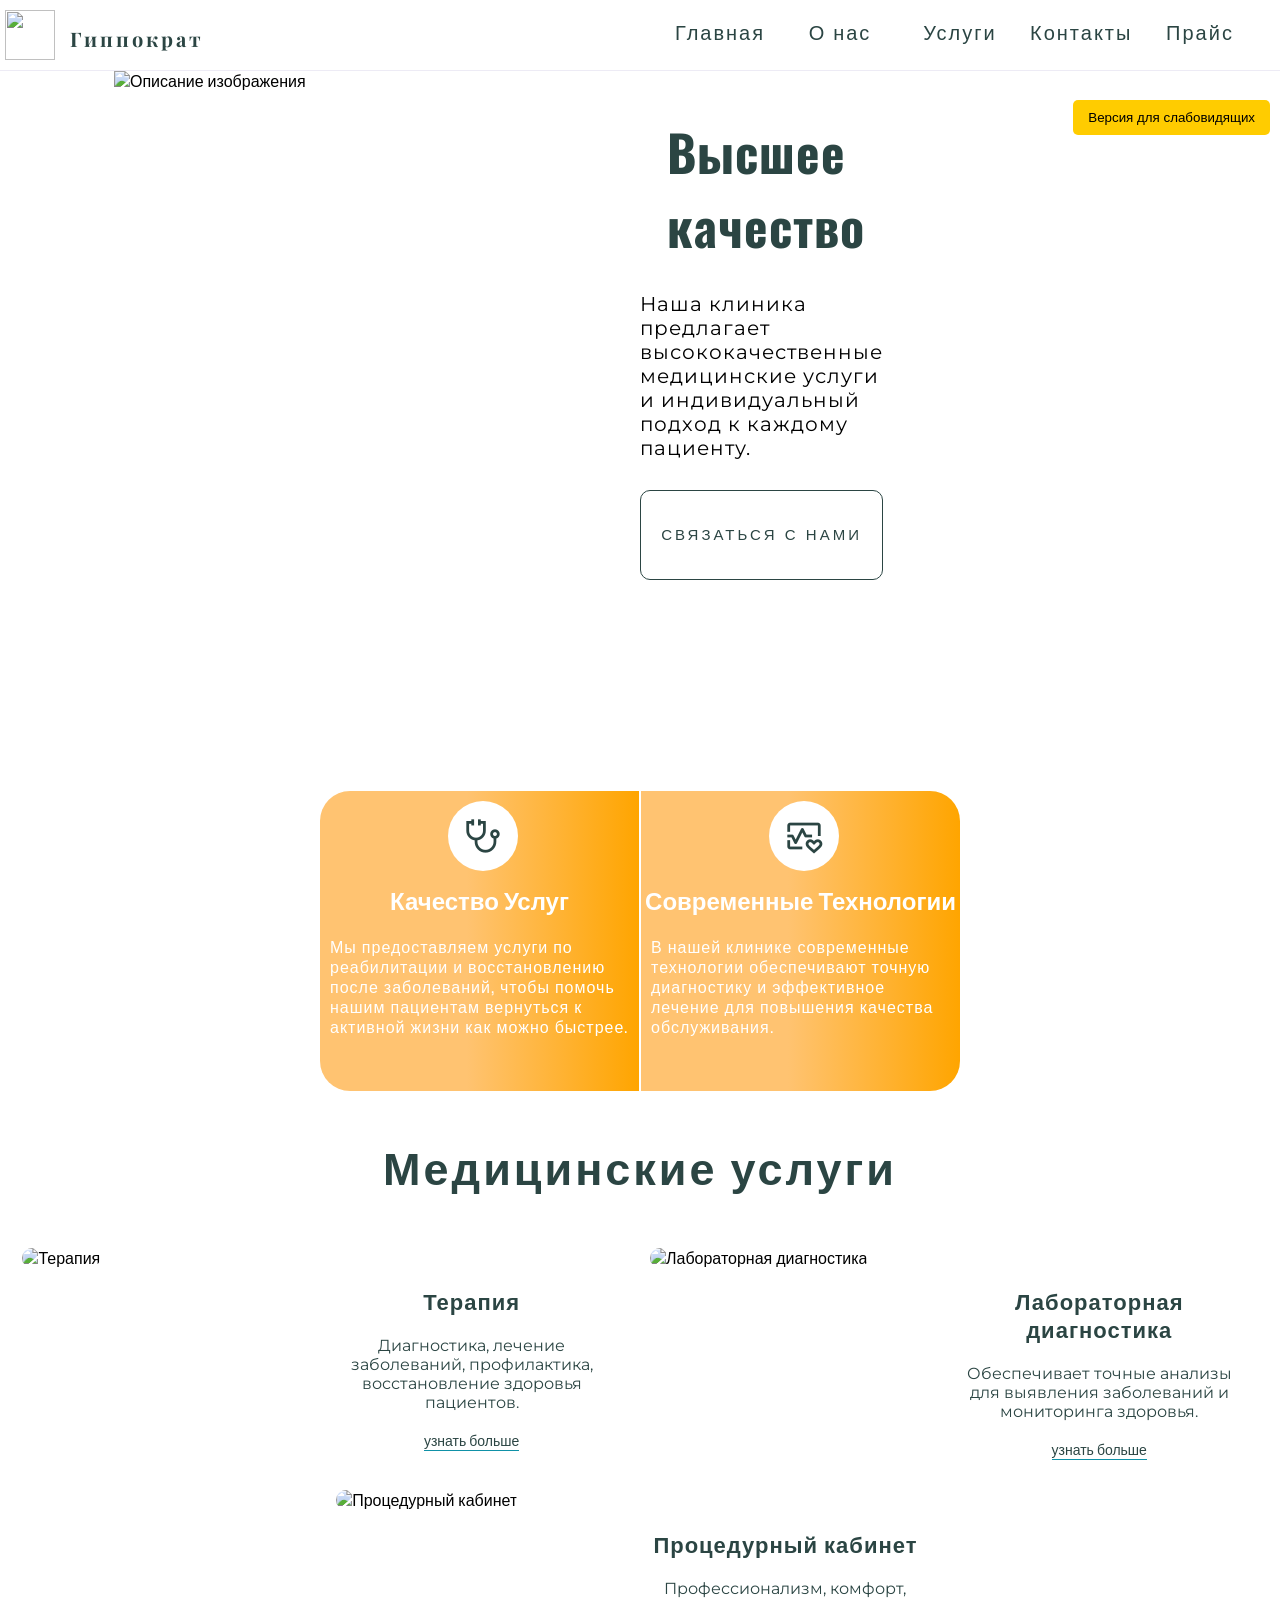
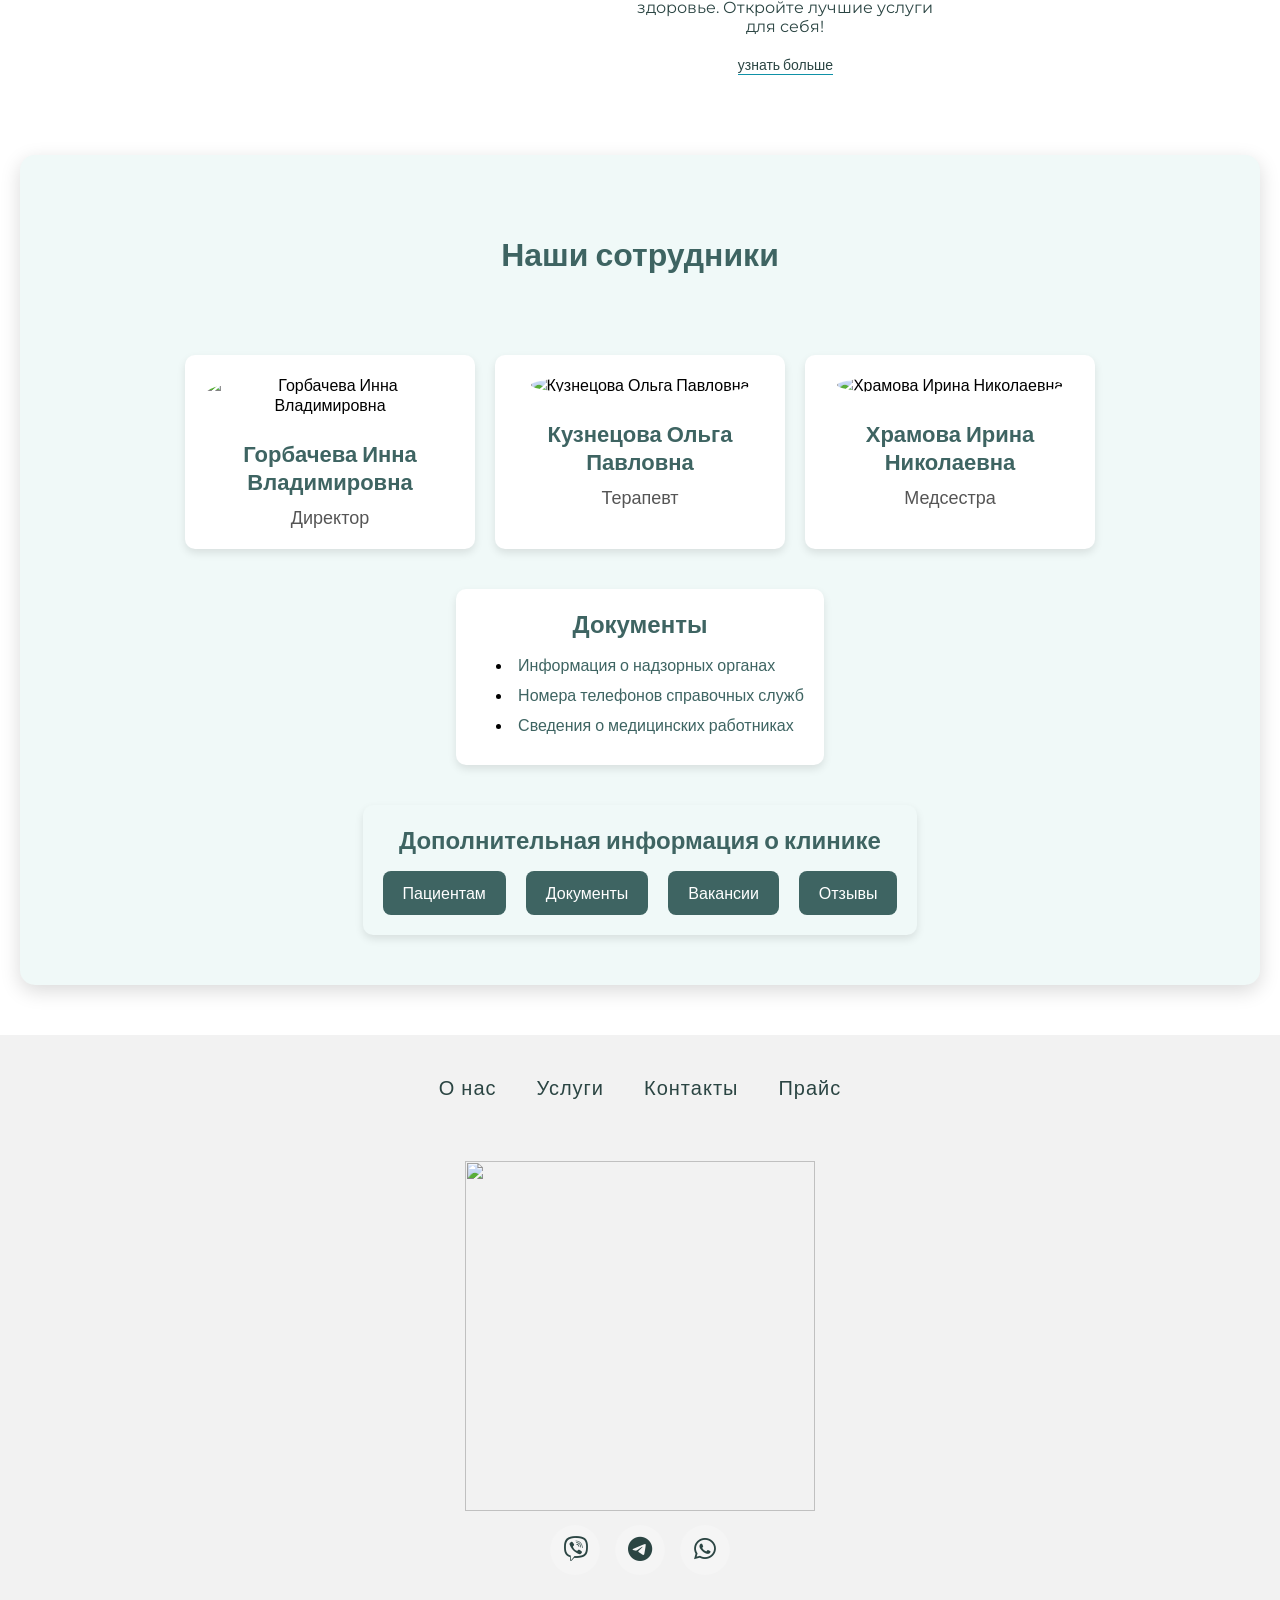
==== about.html @ c10e47b3 "Add files via upload" ====
<!DOCTYPE html>
<html lang="en">
<head>
    <link rel="stylesheet" href="style.css">
    <link href="https://fonts.googleapis.com/css2?family=SUSE:wght@200&display=swap" rel="stylesheet">
    <link href="https://fonts.googleapis.com/css2?family=Oswald:wght@200&display=swap" rel="stylesheet">
    <link rel="stylesheet" href="https://fonts.googleapis.com/css2?family=Material+Symbols+Outlined:opsz,wght,FILL,GRAD@20..48,100..700,0..1,-50..200" />
    <link href="https://fonts.googleapis.com/css2?family=Montserrat:ital,wght@0,100..900;1,100..900&display=swap" rel="stylesheet">
    <link href="https://fonts.googleapis.com/css2?family=Playfair+Display:ital,wght@0,400..900;1,400..900&display=swap" rel="stylesheet">
    <link rel="stylesheet" href="https://cdnjs.cloudflare.com/ajax/libs/font-awesome/6.5.1/css/all.min.css">
    <meta charset="UTF-8">
    <meta name="viewport" content="width=device-width, initial-scale=1.0">
    <title>О нас</title>
</head>
<body>
    <div class="wrapper">
        <header>
            <div class="header-container">
                <div class="header-container-img">
                    <a href="index.html"><img src="images/logo-Photoroom.png" alt=""></a>
                    <h1>Гиппократ</h1>
                </div>
    
                <div class="header-container-links">
                    <a href="index.html">Главная</a> 
                    <a href="about.html">О нас</a>
                    <a href="service.html">Услуги</a>
                    <a href="contact.html">Контакты</a>
                    <a href="price.html">Прайс</a>
                </div>

                <div class="header-mobile">
                    <a href="#" id="menu" class="icon">&#9776;</a>
                    <div class="mobile-container-links" id="mobile-links">
                        <a href="index.html">Главная</a>
                        <a href="about.html">О нас</a>
                        <a href="service.html">Услуги</a>
                        <a href="contact.html">Контакты</a>
                        <a href="price.html">Прайс</a>
                    </div>
                </div>
            </div>
        </header>

        <main id="main-content">
            <!-- Кнопка для доступа к версии для слабовидящих -->
            <button class="version-button" id="a11y-toggle">Версия для слабовидящих</button>

            <div class="about-container">
              <div class="about-container-layout">
                <div class="about-container-image">
                  <img src="images/онас1-Photoroom.png" alt="Описание изображения" />
                </div>
                <div class="about-container-text">
                  <div class="about-container-text__slide">
                    <h2>Высшее</h2>
                    <h2>качество</h2>
                    <p>Наша клиника предлагает высококачественные медицинские услуги и индивидуальный подход к каждому пациенту.</p>
                    <a href="contact.html"><button type="button">Связаться с нами</button></a>
                  </div>
                </div>
              </div>
            </div>
          
            <div class="about-wrapper">
              <div class="about-down-layout">
                <div class="about-down-layout__slide">
                  <div class="about-down-layout__slide-span">
                    <span class="material-symbols-outlined">stethoscope</span>
                  </div>
                  <h2>Качество Услуг</h2>
                  <p>Мы предоставляем услуги по реабилитации и восстановлению после заболеваний, чтобы помочь нашим пациентам вернуться к активной жизни как можно быстрее.</p>
                </div>
                <div class="about-down-layout__slide">
                  <div class="about-down-layout__slide-span">
                    <span class="material-symbols-outlined">ecg</span>
                  </div>
                  <h2>Современные Технологии</h2>
                  <p>В нашей клинике современные технологии обеспечивают точную диагностику и эффективное лечение для повышения качества обслуживания.</p>
                </div>
              </div>
            </div>
          
            <div class="about-info-h2">
              <h2>Медицинские услуги</h2>
            </div>
          
            <div class="about-info-slides">
              <div class="about-info-slides__slide">
                <div class="about-info-slides__slide-image">
                  <img src="images/ТЕРАПИЯ.jpg" alt="Терапия" />
                </div>
                <div class="about-info-slides__slide-text">
                  <h2>Терапия</h2>
                  <p>Диагностика, лечение заболеваний, профилактика, восстановление здоровья пациентов.</p>
                  <a href="therapy.html">узнать больше</a>
                </div>
              </div>
              <div class="about-info-slides__slide">
                <div class="about-info-slides__slide-image">
                  <img src="images/ЛАБ_ДИАГ.jfif" alt="Лабораторная диагностика" />
                </div>
                <div class="about-info-slides__slide-text">
                  <h2>Лабораторная диагностика</h2>
                  <p>Обеспечивает точные анализы для выявления заболеваний и мониторинга здоровья.</p>
                  <a href="labdiag.html">узнать больше</a>
                </div>
              </div>
              <div class="about-info-slides__slide">
                <div class="about-info-slides__slide-image">
                  <img src="images/ПРОЦЕДУРНЫЙ.jfif" alt="Процедурный кабинет" />
                </div>
                <div class="about-info-slides__slide-text">
                  <h2>Процедурный кабинет</h2>
                  <p>Профессионализм, комфорт, здоровье. Откройте лучшие услуги для себя!</p>
                  <a href="treatmentRoom.html">узнать больше</a>
                </div>
              </div>
            </div>
          
            <div class="combined-section">
              <!-- Карточки сотрудников -->
              <h1 class="section-title">Наши сотрудники</h1>
              <div class="cards-container">
                <div class="card">
                  <img src="images/ГОРБАЧЕВА.jpg" alt="Горбачева Инна Владимировна" />
                  <h2>Горбачева Инна Владимировна</h2>
                  <p>Директор</p>
                  <!-- Можно добавить ссылки внутри карточки, если нужно -->
                  <!-- <a href="#">Подробнее</a> -->
                </div>
                <div class="card">
                  <img src="images/КУЗНЕЦОВА.jpg" alt="Кузнецова Ольга Павловна" />
                  <h2>Кузнецова Ольга Павловна</h2>
                  <p>Терапевт</p>
                </div>
                <div class="card">
                  <img src="images/ХРАМОВА.jpg" alt="Храмова Ирина Николаевна" />
                  <h2>Храмова Ирина Николаевна</h2>
                  <p>Медсестра</p>
                </div>
              </div>
          
              <!-- Блок с документами -->
              <div class="documents-section">
                <h2>Документы</h2>
                <ul>
                  <li><a href="files/7. Информация о надзорных органах.pdf" target="_blank">Информация о надзорных органах</a></li>
                  <li><a href="files/Номера телефонов справочных служб.pdf" target="_blank">Номера телефонов справочных служб</a></li>
                  <li><a href="files/Сведения о медицинских работниках.pdf" target="_blank">Сведения о медицинских работниках</a></li>
                </ul>
              </div>
          
              <!-- Блок с дополнительной информацией -->
              <div class="dop-info-wrapper">
                <div class="dop-info-header">
                  <h2>Дополнительная информация о клинике</h2>
                </div>
                <div class="dop-info-slides">
                  <a href="forPacients.html">Пациентам</a>
                  <a href="documents.html">Документы</a>
                  <a href="vacancy.html">Вакансии</a>
                  <a href="reviews.html">Отзывы</a>
                </div>
              </div>
            </div>
          </main>

        <footer>
            <div class="footer-container">
                <div class="footer-container__links">
                    <a href="about.html">О нас</a>
                    <a href="service.html">Услуги</a>
                    <a href="contact.html">Контакты</a>
                    <a href="price.html">Прайс</a>
                </div>
    
                <div class="footer-container__image">
                    <a href="index.html"><img src="images/logo-Photoroom.png" alt=""></a>
                </div>
    
                <div class="footer-container__social-links">
                    <a href="#" target="_blank"><i class="fab fa-viber"></i></a>
                    <a href="#" target="_blank"><i class="fab fa-telegram"></i></a>
                    <a href="#" target="_blank"><i class="fab fa-whatsapp"></i></a>
                </div>
    
                <div class="footer-container__adress">
                    <p>пос Усть-Кинельский, Спортивная улица, 15А</p>
                </div>
            </div>
        </footer>
    </div>
</body>
<script src="scripts/navscript.js"></script>
<script src="scripts/version.js"></script>
</html>
---- style.css ----
* {
    margin: 0;
    padding: 0;
}

html, body {
    height: 100%;
}

ul {
    list-style-type: none;
}

a {
    text-decoration: none;
    color: inherit;
}

header, main, footer {
    font-family: "SUSE", sans-serif;
    width: 100%;
}

.wrapper {
    min-height: 100%;
    display: flex;
    flex-direction: column;
}

.version-button {
    position: fixed;
    top: 100px; 
    right: 10px; 
    z-index: 999; 
    padding: 10px 15px; 
    background-color: #ffcc00; 
    border: none; 
    border-radius: 5px; 
    cursor: pointer;
}



main {
    flex: 1 1 auto;
    /* font-family: "SUSE", sans-serif; */
}

.header-container {
    width: 100%;
    height: 70px;
    background-color: #259bca;
    background: linear-gradient(91deg, rgba(0,110,156,1) 46%, rgba(0,163,224,1) 100%);
    background: linear-gradient(91deg, rgba(118,170,222,1) 46%, rgba(160,196,226,1) 100%);
    background: linear-gradient(91deg, rgba(90,200,250,1) 46%, rgba(0,122,255,1) 100%);
     background: linear-gradient(91deg, rgba(198,225,0,1) 46%, rgba(49,224,148,1) 100%);
    background: linear-gradient(91deg, rgba(49,224,148,1) 46%, rgba(201,222,3,1) 100%);
    background: linear-gradient(91deg, rgba(0,122,255,1) 46%, rgba(90,200,250,1) 100%);
    background: linear-gradient(91deg, rgba(63,81,181,1) 35%, rgba(5,176,210,1) 100%);
    background: #ffffff;




    display: flex;
    flex-direction: row;
    border-bottom: solid 1px #edebf5;
}

.header-mobile {
    display: none;
}

.header-container-img {
    text-align: center;
    display: flex;
    float: left;
    height: 100%;
    width: 50%;
}

.header-container-img h1 {
    margin-top: 25px;
    margin-left: 15px;
    color: #ffffff;
    color: #020202;
    color: #2b4543;  
    letter-spacing: 3px;
    font-family: "Playfair Display", serif;
    font-size: 20px;
}

.header-container h1:hover {
    color: #2b4543;    
}

.header-container-img img {
    margin-top: 10px;
    margin-left: 5px;
    height: 50px;
    width: 50px;
}

.header-container-links {
    height: 100%;
    width: 50%;
    display: flex;
    flex-direction: row;
    justify-content: center;
    align-items: center;
}

.header-container-links a {
    
    font-size: 20px;
    color: #ffffff;
    color: #020202;
    color: #2b4543; 
    letter-spacing: 2px;
    display: block;
    height: 30px;
    width: 100px;
    text-align: center;
    padding-top: 15px;
    border-radius: 20px;
    transition: 300ms;
    padding: 10px 10px;
}

.header-container-links a:hover {
    /*background-color: #3f96e8;*/
    color: #0152e1;
    color: #3e6462;
    background-color: #3e64622e;
    
}

footer {
    background-color: #259bca;
    background: linear-gradient(91deg, rgba(0,110,156,1) 46%, rgba(0,163,224,1) 100%);
    background: linear-gradient(91deg, rgba(118,170,222,1) 46%, rgba(160,196,226,1) 100%);
    background: linear-gradient(91deg, rgba(90,200,250,1) 46%, rgba(0,122,255,1) 100%);
    background: linear-gradient(91deg, rgba(0,122,255,1) 46%, rgba(90,200,250,1) 100%);
    background: linear-gradient(91deg, rgba(49,224,148,1) 46%, rgba(201,222,3,1) 100%);
    background: radial-gradient(circle, rgba(0,122,255,1) 46%, rgba(90,200,250,1) 100%);
    background: linear-gradient(91deg, rgba(63,81,181,1) 35%, rgba(5,176,210,1) 100%);
    background: #3e6462;
    background: #f2f2f2;
    color: #2b4543;
    
}   

.footer-container {
    width: 100%;
    height: 100%;
    display: flex;
    flex-direction: column;
    align-items: center;
    justify-content: center;
}

.footer-container__links {
    margin-top: 30px;

    /* background-color: rgba(255, 255, 255, 0.2); */
    display: flex;
    justify-content: center;
    /* color: #ffffff;
    color: #020202;
    color: #2b4543; */
    border-radius: 10px;
}

.footer-container__links a {
    border-radius: 15px;
    
  
    text-align: center;
    font-size: 20px;
    letter-spacing: 1px;
    
    padding: 10px 20px;
}

.footer-container__links a:last-child {
    margin: 0;
}

.footer-container__links a:hover {
    /* background-color: #3f96e8; */
    /* color: #ffffff; */
    color: #3e6462;
    background-color: #3e64622e;
}

.footer-container__image {
    margin-top: 50px;
}

.footer-container__image img {
    height: 350px;
    width: 350px;
}

.footer-container__social-links {
    margin-top: 10px;
    width: 180px;
    display: flex;
    gap: 15px;
}

.footer-container__social-links a{
   height: 50px;
   width: 50px;
   color: #ffffff;
   color: #020202;
   background-color: rgba(255, 255, 255, 0.2);
   border-radius: 50%;
   display: flex;
   justify-content: center;
   align-items: center;
   font-size: 25px;
   color: #2b4543;
}

.footer-container__social-links a:hover {
    /* background-color: #3f96e8; */
    color: #3e6462;
    background-color: #3e64622e;
}

.footer-container__adress {
    margin-top: 30px;
    color: #ffffff;
    color: #020202;
    color: #2b4543;
    letter-spacing: 2px;
    font-size: 20px;
}

.main-container {
    width: 100%;
    margin-top: 60px;
    margin-bottom: 70px;
}

/* Верхняя секция с текстом и изображением */
.main-container-layout {
    display: flex;
    flex-direction: row;
    flex-wrap: wrap;
    justify-content: center; /* Выравниваем по центру */
    align-items: flex-start;
    gap: 30px; /* Сделайте больше или меньше по желанию */
    max-width: 1200px; /* Ограничьте ширину для эстетики */
    margin: 0 auto; /* Центрируем всю секцию */
    padding: 20px; /* Внутренние отступы */
}

.main-container__text-block {
    width: 50%;
    display: flex;
    flex-direction: column;
    align-items: center; /* Центрирование всего внутри */
    text-align: center; /* Центр текста внутри */
    padding: 20px;
    box-sizing: border-box;
}

.main-container__text-block ul {
    list-style: none;
    padding: 0;
    margin: 0 0 15px 0;
}

.main-container__text-block li {
    font-size: 24px;
    letter-spacing: 2px;
    line-height: 1.4;
    display: flex;
    align-items: center;
    margin-bottom: 8px;
    color: #2b4543;
}

.main-container__text-block span.material-symbols-outlined {
    font-size: 24px;
    margin-right: 10px;
    color: #2b4543;
}

.main-container__text-block h2 {
    font-size: 40px;
    letter-spacing: 3px;
    color: #2b4543;
    margin-top: 20px;
    margin-bottom: 15px;
}

.main-container__text-block button {
    margin-top: 30px;
    height: 50px;
    width: 175px;
    border-radius: 12px;
    border: solid 1px #2b4543;
    background-color: #ffffff;
    display: flex;
    align-items: center;
    justify-content: center;
    cursor: pointer;
    transition: background 0.3s;
}

.main-container__text-block button a {
    font-size: 14px;
    letter-spacing: 2px;
    line-height: 1.6;
    font-weight: 400;
    text-decoration: none;
    color: #2b4543;
}

.main-container__text-block button:hover {
    background: linear-gradient(90deg, rgba(0,106,78,1) 35%, rgba(0,168,107,1) 100%);
    color: #ffffff;
}

/* Фото блока */
.main-container__photo-block img {
    max-width: 100%;
    height: auto;
    border-radius: 10px;
}

/* Слайды */
.main-container-slides {
    margin-top: 50px;
    display: flex;
    flex-wrap: wrap;
    justify-content: center;
    gap: 20px;
}

.main-container-slides__slide {
    display: flex;
    flex-direction: column;
    align-items: center;
    justify-content: space-between;
    width: 250px;
    height: 250px;
    padding: 20px;
    border-radius: 20px;
    background: linear-gradient(90deg, rgba(255, 195, 113, 1) 46%, rgba(255, 165, 0, 1) 100%);
    box-shadow: 0 4px 15px rgba(0,0,0,0.2);
    transition: transform 0.3s, box-shadow 0.3s;
}

.main-container-slides__slide:hover {
    transform: translateY(-10px);
    box-shadow: 0 8px 20px rgba(0,0,0,0.3);
}

.main-container-slides__slide span {
    font-size: 7vh;
    margin-bottom: 10px;
}

.main-container-slides__slide h2 {
    margin-top: 10px;
    font-size: 24px;
    letter-spacing: 3px;
    text-transform: uppercase;
    margin-bottom: 15px;
    color: #fff;
}

.main-container-slides__slide p {
    font-size: 16px;
    font-weight: 500;
    text-align: center;
    margin-bottom: 15px;
    color: #fff;
}

.main-container-slides__slide a {
    margin-top: auto;
    text-decoration: underline;
    color: #fff;
    font-weight: 600;
}

/* Причины */
.reasons {
    margin: 60px 20px;
    font-family: "SUSE", sans-serif;
    max-width: 900px;
    margin-left: auto;
    margin-right: auto;
}

.reasons h2 {
    margin-bottom: 20px;
    font-size: 40px;
    color: #2b4543;
    text-align: center;
    letter-spacing: 3px;
}

.reasons ul {
    list-style: none;
    padding: 0;
    margin: 0;
}

.reasons li {
    font-size: 26px;
    color: #2b4543;
    letter-spacing: 1px;
    margin-bottom: 15px;
    display: flex;
    align-items: center;
}

.reasons li::before {
    content: "✅";
    margin-right: 10px;
}

/* Карта и здание */
.map {
    display: flex;
    justify-content: center;
    align-items: center;
    margin-top: 50px;
    flex-direction: column;
}

.building-image {
    text-align: center;
    margin-bottom: 30px;
}

.building-image img {
    max-width: 100%;
    height: auto;
    border-radius: 20px;
    box-shadow: 0 4px 10px rgba(0,0,0,0.2);
}

/* Адаптивность */
@media (max-width: 768px) {
    .main-container-layout {
        flex-direction: column;
        align-items: center;
    }

    .main-container__text-block, .main-container__photo-block {
        width: 90%;
    }

    .main-container-slides {
        flex-direction: column;
        align-items: center;
    }

    .main-container-slides__slide {
        width: 80%;
        height: auto;
    }
}

/* Общий стиль контейнера */
.contact-container {
    display: flex;
    flex-wrap: wrap;
    justify-content: center;
    margin-top: 30px;
    margin-bottom: 30px;
    gap: 20px;
  }
  
  /* Фото */
  .contact-image {
    flex: 1 1 300px;
    max-width: 50%;
    padding: 10px;
    box-shadow: 0 4px 15px rgba(0,0,0,0.2);
    border-radius: 15px;
    transition: transform 0.3s;
  }
  .contact-image img {
    width: 100%;
    height: 100%; /* уменьшенная высота фото */
    object-fit: cover;
    border-radius: 15px;
  }
  
  /* Карточки */
  .card {
    background-color: #ffffff;
    border-radius: 20px;
    box-shadow: 0 8px 20px rgba(0,0,0,0.1);
    padding: 20px;
    width: 350px;
    transition: transform 0.3s, box-shadow 0.3s;
  }
  .card:hover {
    transform: translateY(-5px);
    box-shadow: 0 12px 30px rgba(0,0,0,0.2);
  }
  
  /* Заголовки карточек */
  .card-header {
    display: flex;
    justify-content: space-between;
    align-items: center;
    font-size: 20px;
    margin-bottom: 15px;
    cursor: pointer;
    color: #2b4543;
  }
  .card-header span {
    display: flex;
    align-items: center;
    gap: 8px;
  }
  .material-symbols-outlined {
    font-size: 24px;
    color: #2b4543;
  }
  /* Кнопки раскрытия */
  .toggleButton {
    background: transparent;
    border: none;
    cursor: pointer;
    font-size: 24px;
    color: #a68ce8;
    transition: transform 0.3s;
  }
  .toggleButton.active {
    transform: rotate(45deg);
  }
  
  /* Списки */
  .toggle-list {
    max-height: none; /* раскрыто по умолчанию */
    overflow: visible;
    transition: none; /* отключена анимация для изначального состояния */
    padding: 10px 0;
  }
  .toggle-list li {
    margin-top: 10px;
    font-size: 16px;
    list-style: disc inside;
  }
  .toggle-list li a {
    color: #2b4543;
    text-decoration: underline;
  }
  .toggle-list li a:hover {
    color: #a68ce8;
  }
  
  /* Иконки соцсетей */
  .social-icons {
    display: flex;
    gap: 20px;
    margin-top: 10px;
  }
  .social-icons a {
    font-size: 30px;
    color: #2b4543;
    transition: color 0.3s, transform 0.3s;
  }
  .social-icons a:hover {
    color: #a68ce8;
    transform: scale(1.2);
  }
  
  /* Мобильная адаптация */
  @media(max-width: 768px) {
    .contact-container {
      flex-direction: column;
      align-items: center;
    }
    .contact-image, .contact-info {
      max-width: 90%;
    }
  }

.price-container {
    font-family: "Montserrat", sans-serif;
    width: 100%;
    padding: 10px 20px;
    box-sizing: border-box;
}

.price-container:last-child {
    margin-bottom: 70px;
}

.price-container h1 {
    margin-top: 30px;
    font-size: 26px;
    color: #020202;
    text-align: center;
 }

 .price-container h2 {
    font-size: 24px;
    margin-top: 20px;
    color: #020202;
    
 }

.price-container table {
    width: 100%;
    border-collapse: collapse;
    font-size: 20px;
    text-indent: initial; 
    
 }

 .price-container table th {
    color: #ffffff;
    border: 1px solid black;
    text-align: left;
    background-color: #0F91A7;
    background: linear-gradient(91deg, rgba(0,122,255,1) 46%, rgba(90,200,250,1) 100%);
    background: linear-gradient(91deg, rgba(126,127,243,1) 35%, rgba(179,180,248,1) 100%);
    background: linear-gradient(91deg, rgba(0,201,255,1) 35%, rgba(102,227,255,1) 100%);
    background: linear-gradient(91deg, rgba(0,184,217,1) 35%, rgba(102,219,232,1) 100%);
    background: linear-gradient(91deg, rgba(102,219,232,1) 35%, rgba(0,184,217,1) 100%);
    background: linear-gradient(91deg, rgba(0,128,128,1) 35%, rgba(102,178,178,1) 100%);
    background: #3e6462;
    
    
 }

 .first-td {
    width: 3%;
 }

 .second-td {
    width: 90%;
 }

 .third-td {
    width: 7%;
 }

 .price-container table td {
    color: #020202;
    padding: 5px;
    border-spacing: 2px;
    border: 1px solid gray;
 }

 table tr:nth-child(odd) { background: #fff; } 

 table tr:nth-child(even) { background: #3e64622e; }

 .about-container {
    height: 100%;
    width: 100%;
    display: flex;
    align-items: center;
    justify-content: center;
 }

 .about-container-layout {
    display: flex;
    /* align-items: center;
    justify-content: center; */
 }

 .about-container-image {
    display: flex;
    height: 80vh;
    width: 50%;
    align-items: center;
    justify-content: center;
 }

 .about-container-image img {
    height: 100%;
    width: 80%;
    padding-left: 100px;
 }

 .about-container-text {
    margin-top: 1%;
    width: 50%;
    height: 100%;
    display: flex;
    flex-direction: column;
 }

 .about-container-text__slide {
    width: 40%;
    height: 65%;
    display: flex;
    justify-content: space-between;
    flex-direction: column;
    margin-top: 30px;
 }

 .about-container-text p {
    font-family: "Montserrat", sans-serif;
    margin-top: 30px;
    font-size: 20px;
    letter-spacing: 1px;
    
 }

 .about-container-text h2 {
    font-family: "Oswald", sans-serif;
    font-optical-sizing: auto;
    font-style: normal;
    font-size: 50px;
    color: #2b4543;
    letter-spacing: 1px;
    margin-left: 3vh;
 }

 .about-container-text button {
    width: 95%;
    height: 10vh;
    border-radius: 10px;
    border: solid #2b4543 1px;
    background-color: #ffffff;
    color: #2b4543;
    font-size: 15px;
    letter-spacing: 3px;
    text-transform: uppercase;
    margin-top: 30px;
 }

 .about-container-text button:hover {
    
    opacity: 0.8;
 }

 .about-wrapper {
    width: 50%;
    margin: 0 auto;
 }

 .about-down-layout {
    margin-top: 50px;
    display: flex;
    flex-direction: row;
    width: 100%;
    min-height: 300px;
    color: #ffffff;
    position: relative;
    top: -50px;
 }

.about-down-layout__slide {
    display: flex;
    flex-direction: column;
    width: 50%;
    background: linear-gradient(90deg, rgba(255, 195, 113, 1) 46%, rgba(255, 165, 0, 1) 100%);
    height: auto; /* чтобы блок мог расширяться по содержимому */

}

.about-down-layout__slide:first-child {
    border-top-left-radius: 30px;
    border-bottom-left-radius: 30px;
}

.about-down-layout__slide:last-child {
    border-top-right-radius: 30px;
    border-bottom-right-radius: 30px;
}

.about-down-layout__slide:not(:last-child) {  
    border-right: 2px solid #ffffff; /* Добавляем границу только к слайдам, которые не являются последними */  
}  

.about-down-layout__slide-span {
    display: flex;
    justify-content: center;
    align-items: center;
    margin-top: 10px;
    margin-left: 40%;
    height: 70px;
    width: 70px;
    border-radius: 50%;
    background-color: #ffffff;
    color: #f49342;
    border: none;
}

.about-down-layout__slide span {
    font-size: 40px;
}

.about-down-layout__slide h2 {
    margin-top: 15px;
    text-align: center;
}

.about-down-layout__slide p {
    margin-top: 20px;
    letter-spacing: 1px;
    padding: 0 10px;
}

.about-info-h2 {
    text-align: center;
    font-size: 30px;
    color: #2b4543;
    letter-spacing: 3px;
}

.about-info-slides {
    margin-top: 30px;
    margin-bottom: 50px;
    display: flex;
    flex-wrap: wrap;
    gap: 20px;
    justify-content: center;
    align-items: flex-start;
    padding: 20px;
}

.about-info-slides__slide {
    width: 49%;
    display: flex;
    /*box-sizing: border-box;*/
}

.about-info-slides__slide-image {
    width: 49%;
}

.about-info-slides__slide-image img {
    height: 30vh;
    width: 100%;
    object-fit: cover;
    border-radius: 30px;
}

.about-info-slides__slide-text {
    margin-top: 5%;
    display: flex;
    flex-direction: column;
    align-items: center;
    text-align: center;
    width: 50%;
    padding: 10px;
    color: #2b4543; 
}

.about-info-slides__slide-text h2 {
    font-size: 22px;
    letter-spacing: 1px;
}

.about-info-slides__slide-text p {
    font-family: "Montserrat", sans-serif;
    margin-top: 20px;
    font-size: 16px;
}

.about-info-slides__slide-text a {
    margin-top: 20px;
    font-size: 14px;
    border-bottom: 1px solid #0F91A7;
}

.section-title {
    text-align: center;
    font-size: 28px;
    color: #3e6462;
    margin-top: 30px;
    margin-bottom: 20px;
    font-weight: bold;
  }

/* Общий контейнер */
.combined-section {
    background-color: #f0f9f8;
    padding: 50px 20px;
    border-radius: 15px;
    box-shadow: 0 6px 20px rgba(0,0,0,0.15);
    max-width: 1200px;
    margin: 0 auto 50px;
    display: flex;
    flex-direction: column;
    gap: 40px;
  }
  
  /* Заголовок раздела */
  .section-title {
    font-size: 32px;
    color: #3e6462;
    text-align: center;
    margin-bottom: 40px;
  }
  
  /* Карточки сотрудников */
  .cards-container {
    display: flex;
    flex-wrap: wrap;
    justify-content: center;
    gap: 20px;
  }
  
  .card {
    background-color: #fff;
    border-radius: 10px;
    box-shadow: 0 4px 8px rgba(0,0,0,0.1);
    width: 250px;
    padding: 20px;
    text-align: center;
    transition: transform 0.3s, box-shadow 0.3s;
  }
  
  .card:hover {
    transform: translateY(-5px);
    box-shadow: 0 8px 16px rgba(0,0,0,0.2);
  }
  
  .card img {
    width: 100px;
    height: 100px;
    object-fit: cover;
    border-radius: 50%;
    margin-bottom: 15px;
  }
  
  .card h2 {
    font-size: 22px;
    color: #3e6462;
    margin: 10px 0;
  }
  
  .card p {
    font-size: 18px;
    color: #555;
    margin: 0;
  }
  
  /* Блок с документами */
  .documents-section {
    background-color: #ffffff;
    padding: 20px;
    border-radius: 10px;
    box-shadow: 0 4px 8px rgba(0,0,0,0.1);
    max-width: 800px;
    margin: 0 auto;
  }
  
  .documents-section h2 {
    font-size: 24px;
    color: #3e6462;
    margin-bottom: 15px;
    text-align: center;
  }
  
  .documents-section ul {
    list-style: disc inside;
    padding-left: 20px;
    margin: 0;
  }
  
  .documents-section li {
    margin-bottom: 10px;
  }
  
  .documents-section a {
    color: #3e6462;
    text-decoration: none;
    font-size: 16px;
    transition: color 0.3s;
  }
  
  .documents-section a:hover {
    color: #2c4b47;
  }
  
  /* Блок дополнительной информации */
  .dop-info-wrapper {
    background-color: #f0f9f8;
    padding: 20px;
    border-radius: 10px;
    box-shadow: 0 4px 8px rgba(0,0,0,0.1);
    max-width: 800px;
    margin: 0 auto;
    text-align: center;
  }
  
  .dop-info-header h2 {
    font-size: 24px;
    color: #3e6462;
    margin-bottom: 15px;
  }
  
  .dop-info-slides {
    display: flex;
    flex-wrap: wrap;
    justify-content: center;
    gap: 20px;
  }
  
  .dop-info-slides a {
    display: inline-block;
    padding: 12px 20px;
    background-color: #3e6462;
    color: #fff;
    border-radius: 8px;
    font-size: 16px;
    text-decoration: none;
    transition: background-color 0.3s, transform 0.3s;
  }
  
  .dop-info-slides a:hover {
    background-color: #2c4b47;
    transform: translateY(-2px);
  }

  /* Стиль для режима слабовидящих */
.a11y-mode {
    font-family: Arial, sans-serif !important;
    font-size: 20px !important;
    line-height: 1.8 !important;
    background-color: #ffffff !important; /* светлый фон */
    color: #000000 !important; /* черный текст */
}

.a11y-mode header,
.a11y-mode footer,
.a11y-mode main {
    background-color: #ffffff !important;
    color: #000 !important;
}

.a11y-mode a {
    color: #000 !important;
    font-size: 26px !important;
}

.a11y-mode p {
    font-size: 30px !important;
}

.a11y-mode li {
    font-size: 30px !important;
}

.a11y-mode h2 {
    font-size: 40px !important;
}

.a11y-mode button {
    font-size: 20px !important;
    padding: 12px 20px !important;
}

  /* Общие стили для контейнеров */
.documents-page-docs {
    font-family: Arial, sans-serif;
    margin: 20px;
    padding: 20px;
    background-color: #f9f9f9;
    border-radius: 8px;
}

/* Заголовки внутри .documents-page-docs */
.documents-page-docs h2 {
    color: #2c4b47;
    font-size: 24px;
    margin-bottom: 15px;
    border-bottom: 2px solid #2c4b47;
    padding-bottom: 5px;
}

/* Обнуляем список внутри .documents-page-docs, чтобы не было конфликтов с остальным сайтом */
.documents-page-docs ul {
    list-style-type: none;
    padding: 0;
    margin: 0;
}

/* Элементы списка внутри .documents-page-docs */
.documents-page-docs li {
    margin-bottom: 10px;
}

/* Ссылки внутри списка документов */
.documents-page-docs li a {
    display: inline-block;
    padding: 8px 12px;
    background-color: #3e6462;
    color: #fff;
    text-decoration: none;
    border-radius: 4px;
    transition: background-color 0.3s, transform 0.2s;
}

.documents-page-docs li a:hover {
    background-color: #0F91A7;
    transform: scale(1.05);
}

/* Заголовок блока с ссылками */
.doc-links-on-doc-page h2 {
    color: #2c4b47;
    font-size: 24px;
    margin-bottom: 15px;
    border-bottom: 2px solid #2c4b47;
    padding-bottom: 5px;
  }
  
  /* Параграфы внутри блока (если есть) */
  .doc-links-on-doc-page p {
    margin: 8px 0 16px 0;
    font-size: 14px;
    color: #333;
    line-height: 1.4;
  }
  
  /* Обнуляем список, чтобы убрать маркеры */
  .doc-links-on-doc-page ul {
    list-style-type: none;
    padding: 0;
    margin-left: 30px;
    margin-right: 30px;
  }
  
  /* Элементы списка */
  .doc-links-on-doc-page li {
    margin-bottom: 10px;
  }
  
  /* Ссылки внутри элементов списка */
  .doc-links-on-doc-page li a {
    display: inline-block;
    padding: 8px 12px;
    background-color: #3e6462;
    color: #fff;
    text-decoration: none;
    border-radius: 4px;
    transition: background-color 0.3s, transform 0.2s;
  }
  
  .doc-links-on-doc-page li a:hover {
    background-color: #0F91A7;
    transform: scale(1.05);
  }

/* Общие стили для блока Документы для пациентов */
.patients-docs {
    font-family: Arial, sans-serif;
    margin: 20px;
    padding: 20px;
    background-color: #f9f9f9;
    border-radius: 8px;
}

/* Заголовок внутри блока */
.patients-docs h2 {
    color: #2c4b47;
    font-size: 24px;
    margin-bottom: 15px;
    border-bottom: 2px solid #2c4b47;
    padding-bottom: 5px;
}

/* Убираем стиль списка, чтобы не конфликтовал с остальным сайтом */
.patients-docs ul {
    list-style-type: none;
    padding: 0;
    margin: 0;
}

/* Элементы списка */
.patients-docs li {
    margin-bottom: 10px;
}

/* Ссылки внутри списка */
.patients-docs li a {
    display: inline-block;
    padding: 8px 12px;
    background-color: #3e6462;
    color: #fff;
    text-decoration: none;
    border-radius: 4px;
    transition: background-color 0.3s, transform 0.2s;
}

.patients-docs li a:hover {
    background-color: #0F91A7;
    transform: scale(1.05);
}

/* Общий стиль для блока вакансии */
.vacancy {
    background-color: #f0f8f7;
    border: 2px solid #2c4b47;
    border-radius: 8px;
    padding: 20px;
    margin: 20px auto; /* автоматические боковые отступы для центрирования */
    display: block; /* явно задаем блочный тип */
    max-width: 600px; /* ширина не больше 600px */
    box-shadow: 0 4px 8px rgba(0, 0, 0, 0.1);
    margin-top: 100px;
    margin-bottom: 100px;
}

/* Заголовок внутри блока */
.vacancy h2 {
    color: #2c4b47;
    font-size: 24px;
    margin-bottom: 15px;
    border-bottom: 2px solid #2c4b47;
    padding-bottom: 5px;
}

/* Параграфы внутри блока */
.vacancy p {
    font-size: 16px;
    margin: 8px 0;
    line-height: 1.5;
    color: #333;
}

/* Медиазапрос для малых экранов */
@media (max-width: 760px) {
    .vacancy {
        max-width: calc(100% - 40px); /* убираем фиксированную ширину */
        margin-left: 20px;
        margin-right: 20px;
    }
}

  /* Общий контейнер отзывов */
.reviews-container {
    display: flex;
    flex-wrap: wrap;
    justify-content: center;
    gap: 20px;
    padding: 30px 20px;
    background-color: #f0f9f8;
    border-radius: 15px;
    box-shadow: 0 6px 20px rgba(0,0,0,0.15);
    max-width: 1200px;
    margin: 0 auto;
  }
  
  /* Карточки отзывов */
  .review-card {
    background-color: #ffffff;
    border-radius: 10px;
    box-shadow: 0 4px 8px rgba(0,0,0,0.1);
    padding: 20px;
    width: 100%;
    max-width: 400px;
    transition: transform 0.3s, box-shadow 0.3s;
  }
  
  .review-card:hover {
    transform: translateY(-5px);
    box-shadow: 0 8px 16px rgba(0,0,0,0.2);
  }
  
  .review-card p {
    font-size: 16px;
    line-height: 1.5;
    color: #333;
    margin: 0;
  }
  
  /* Основной контейнер */
  .service-container {
    width: 100%;
    margin-bottom: 50px;
    padding: 20px;
    box-sizing: border-box;
  }
  
  /* Слайдер с карточками */
  .service-container-slides {
    display: flex;
    flex-wrap: wrap;
    justify-content: center;
    align-items: stretch;
    gap: var(--gap);
  }
  
  /* Каждая карточка услуги */
  .service-container-slides__slide {
    flex: 1 1 30%;
    min-width: 250px;
    max-width: 30%;
    display: flex;
    flex-direction: column;
    align-items: center;
    text-align: center;
    padding: 10px;
    box-shadow: 0 4px 8px rgba(0,0,0,0.1);
    border-radius: var(--border-radius);
    background-color: #fff;
    transition: transform 0.3s, box-shadow 0.3s;
  }
  
  .service-container-slides__slide:hover {
    transform: translateY(-5px);
    box-shadow: 0 8px 16px rgba(0,0,0,0.2);
  }
  
  .service-container-slides__slide img {
    width: 360px; /* фиксированная ширина */
    height: 290px; /* фиксированная высота */
    object-fit: cover; /* чтобы изображение заполняло рамки без искажения */
    border-radius: 20px;
    margin-top: 20px;
  }
  
  /* Заголовок */
  .service-container-slides__slide h2 {
    margin-top: 20px;
    font-size: 1.75rem; /* 28px */
    letter-spacing: 2px;
    color: var(--color-text);
  }
  
  /* Описание */
  .service-container-slides__slide p {
    margin-top: 15px;
    font-size: 1rem; /* 16px */
    letter-spacing: 1px;
    padding: 0 15px;
    color: var(--color-text);
  }
  
  /* Ссылка "узнать больше" */
  .service-container-slides__slide a {
    margin-top: 15px;
    font-size: 1.1rem;
    color: var(--color-primary);
    text-decoration: underline;
    transition: color 0.3s;
  }
  
  .service-container-slides__slide a:hover {
    color: #005f73;
  }
  
  /* Медиазапрос для мобильных устройств */
  @media (max-width: 768px) {
    .service-container-slides {
      flex-direction: column;
      align-items: center;
    }
  
    .service-container-slides__slide {
      width: 80%;
      max-width: 90%;
    }
  
    .service-container-slides__slide img {
      max-width: 100%;
    }
  }

.therapy-container {
    display: flex;
    height: 1000px;
    background-color: #f2f2f2;
}

 .therapy-container-color-block {
    position: absolute;
    background-color: #7cd1e4;
    width: 938px;
    height: 400px;
    right: 0;
    border-radius: 15px;   
 }

 .therapy-container-image {
    position: absolute;
    margin-top: 165px;
    /* box-shadow: 5px 5px 35px 0 rgba(0, 0, 0, 0.15); */
 }

 .therapy-container-image img {
    height: 600px;
    width: 800px;
    border-radius: 15px;
 }

 .therapy-container-text {
    background-color: #ffffff;
    position: absolute;
    right: 0;
    display: flex;
    flex-direction: column;
    width: 650px;
    height: 420px;
    margin-top: 375px;
    margin-right: 125px;
    justify-content: space-between;
    align-items: center;
    font-family: "Montserrat", sans-serif;
    border-radius: 15px;
 }

 .therapy-container-text h2{
    margin-top: 50px;
    color: #2b4543;
    letter-spacing: 1px;
    font-size: 28px;
 }

 .therapy-container-text p {
    padding: 0 20px;
    letter-spacing: 1px;
    color: #2b4543;
 }

 .therapy-container-text button {
    background-color: #0F91A7;
    height: 50px;
    width: 140px;
    border: none;
    border-radius: 30px;
    margin-bottom: 50px;
    color: #ffffff;
    letter-spacing: 1px;
    /* font-family: "Montserrat", sans-serif; */
 }

 .therapy-container-text a {
    display: block;
    margin-top: 20px;
    font-size: 20px;
    color: #2b4543;
    letter-spacing: 1px;
    text-decoration: underline 1px;
 }

.more-cost-section {
    margin-top: 50px;
    margin-bottom: 50px;
    margin-left: 35px;
    border: thick double #32a1ce;
    width: 95%;
    border-radius: 30px;
}

.more-container {
    width: 100%;
    display: flex;
    flex-direction: row;
    text-align: center;
    background-image: url("images/фонкардио.png");
}
 
.more-container-text {
    margin-top: 250px;
    width: 50%;
    order: 1;
}

.more-container-text-big h1{
   font-size: 34px;
   letter-spacing: 2px;
   color: #3f96e8;
   text-decoration: underline;
}

.more-container-text-small {
    margin-top: 30px;
} 

.more-container-text-small p {
    margin-top: 10px;
    font-size: 20px;
    letter-spacing: 1px;
    color: #3f96e8;
}

.more-container-text-small a {
    display: block;
    margin-top: 20px;
    font-size: 20px;
    color: #3f96e8;
    letter-spacing: 1px;
    text-decoration: underline 1px;
}

.more-container-img {
    margin-top: 150px;
    order: 2;
}

.more-container-img img{
    height: 70%;
    width: 60%;
    border-radius: 30px;
}

.more-cost-container {
    margin-top: 20px;
    display: flex;
    width: 100%;
}

.more-cost-header {
    width: 51%;
}

.more-cost-header p{
    float: left;
    font-size: 20px;
    letter-spacing: 1px;
    color: #259bca;
    text-decoration: underline;
    margin-left: 30px;
}

.more-cost-main {
    width: 49%;
}

.more-cost-main:last-child {
    margin-bottom: 30px;
}
.more-cost-main p{
    float: right;
    font-size: 20px;
    letter-spacing: 1px;
    color: #259bca;
    text-decoration: underline;
    margin-right: 30px;
}

.main-padding {
    padding-top: 100px; /* Отступ для основного контента */
}

@media screen and (max-width: 1250px) {

    .header-container {
    }

    .header-container-links {
        display: none;
    }

    .header-mobile {
        display: block;
    }

    .header-mobile {
        display: flex; /* Показываем бургер-меню на мобильных устройствах */
        align-items: center;
        justify-content: flex-end;
        width: 50%;
    }

    .mobile-container-links {
        display: none; /* Скрываем мобильные ссылки по умолчанию */
        flex-direction: column;
        position: absolute;
        top: 70px; /* Позиция под хедером */
        right: 0;
        background: none;
        width: 100%;
        border-radius: 0 0 20px 20px;
        z-index: 1;
        font-size: 24px;
        letter-spacing: 2px;
        color: black;
        width: 100%;
        text-align: center;
        text-decoration: underline solid 1px black;
        line-height: 2;
    }

    .mobile-container-links a:hover {
        color: #3e6462;
    background-color: #3e64622e;
    border-radius: 20px;
    }

    .mobile-container-links.responsive {
        display: flex;
    }

    .icon {
        margin-right: 15px;
        font-size: 30px;
        color: #ffffff;
        cursor: pointer;
        color: #020202;
    }

    

    /*Contact*/
    .contact-container {
        margin: 70px 0;
        flex-direction: column; /* Изменяем направление флекса на вертикальное */
        justify-content: center; /* Центрируем содержимое по вертикали */
        align-items: center; /* Центрируем содержимое по горизонтали */
        height: auto; /* Устанавливаем высоту на авто, чтобы элементы могли адаптироваться */
    }

    .contact-container-image {
        width: 80%; /* Изменяем ширину изображения на 100% */
        margin-left: 0; /* Убираем отступ слева */
        margin-bottom: 20px; /* Добавляем отступ снизу для разделения с текстом */
    }

    .contact-container-text {
        width: 100%; /* Изменяем ширину текстового контейнера на 100% */
        margin-right: 0; /* Убираем отступ справа */
        margin-left: 0; /* Убираем отступ слева */
    }

    .contact-container-text__text-element {
        flex-grow: 0; /* Убираем возможность занимать всё доступное пространство */
        width: 100%; /* Устанавливаем ширину на 100% для каждого текстового элемента */
    }

    .contact-container-text p {
        font-size: 16px; /* Уменьшаем размер шрифта для текста */
    }

    .contact-container-text li {
        font-size: 14px; /* Уменьшаем размер шрифта для элементов списка */
    }

    .contact-container-text button {
        font-size: 16px; /* Увеличиваем размер шрифта для кнопки */
    }

    .contact-container-text span {
        font-size: 24px; /* Уменьшаем размер иконки */
    }

    .more-container {
        flex-direction: column;
        align-items: center;
        justify-content: center;
    }

    .more-container-text {
        margin-top: 30px;
        height: 50%;
        order: 2;
    }

    .more-container-img {
        
        margin-top: 85px;
        order: 1;
    }

    .more-container-img img {
        height: 450px;
        width: 450px;
    }

    .more-cost-section {
        margin-left: 18px;
    }

    .therapy-container-text {
        height: 400px;
    }

    .therapy-container-text {
        margin-right: 0;
        width: 600px;
    }
}

@media screen and (max-width: 760px) {

    .about-wrapper {
        width: 90%;
    }

    .about-container-image img {
        width: 100%;
        padding-left: 0px;
    }

    .about-container {
        margin-top: 40px;
    }
    
    .about-container-text__slide {
        width: 100%;
        margin-bottom: 30px;
    }

    .about-container-layout {
        flex-direction: column;
        justify-content: center;
        align-items: center;
    }

    .about-container-text {
        justify-content: center;
        align-items: center;
    }

    .about-container-text p {
        margin-top: 10px;
        display: inline-block;
        width: 200px;
        text-align: justify;
    }

    .about-container-text button {
        width: 170px;
        height: 100%;
    }

    .about-info-slides__slide-image img {
        width: 350px;
    }   

    .about-info-slides__slide-text {
        width: 350px;
    }

    .about-info-slides__slide {
        flex-direction: column;
    }
}

@media screen and (max-width: 691px) {

    .main-padding {
        padding-top: 170px;
    }

    .about-container-text button {
        width: 170px;
        display: block;
        margin-left: 15px;
    }

    .about-info-slides__slide-image img{
        width: 250px;
    }

    .about-info-slides__slide-text {
        width: 250px;
    }
    

.map iframe {
    width: 300px;
    height: 350px;
}

.center-img {
    margin-top: 0px;
}

}

@media screen and (max-width: 615px) {
    .therapy-container {
        height: 850px;
        justify-content: center;
    }
    
     .therapy-container-color-block {
        
     }
    
     .therapy-container-image {
        
     }
    
     .therapy-container-image img {
        width: 100%;
        box-sizing: border-box;
     }
    
     .therapy-container-text {
        position: relative;
        width: 400px;
     }
    
     .therapy-container-text h2{
        font-size: 23px;
        margin-top: 30px;
     }
    
     .therapy-container-text p {
        text-align: justify;
        font-size: 15px;

     }
    
     .therapy-container-text button {
        margin-bottom: 20px;
     }
}

@media screen and (max-width: 500px) {

    .footer-container__adress {
        letter-spacing: 0px;
        font-size: 18px;
    }
    .main-padding {
        padding-top: 150px;
    }

    .footer-container__links a {
        padding: 10px 10px;
    }

    .more-container-img img {
        height: 300px;
        width: 300px;
    }
    
    .more-container-text {
        width: 100%;
    }

    .more-cost-section {
        margin: 50px 5px;
    }

    .more-cost-container {
        margin-bottom: 30px;
    }

    .price-container:first-child {
        margin-top: 30px;
    }
}

@media screen and (max-width: 430px) {

.therapy-container {
    height: 1000px;
}

.therapy-container-text {
    height: 500px;
    width: 370px;
 }

 .therapy-container-text button {
    margin-bottom: 50px;
 }
}

@media screen and (max-width: 389px) {
    .about-info-slides {
        margin-right: 125px;
    }

    .footer-container__links a {
        font-size: 18px;
    }

    .footer-container__adress {
        font-size: 16px;
    }

    .about-container {
        height: 1150px;
    }

    .therapy-container-text {
        height: 500px;
        width: 350px;
     }

     .therapy-container-text h2 {
        font-size: 22px;
     }
} 

@media screen and (max-width: 350px) {
    .main-padding {
        padding-top: 170px;
    }

    .about-container {
        height: 1300px;
    }

    .therapy-container {
        height: 700px;
    }

    .therapy-container-image img {
        display: none;
    }

    .therapy-container-text {
        margin-top: 150px;
    }
}
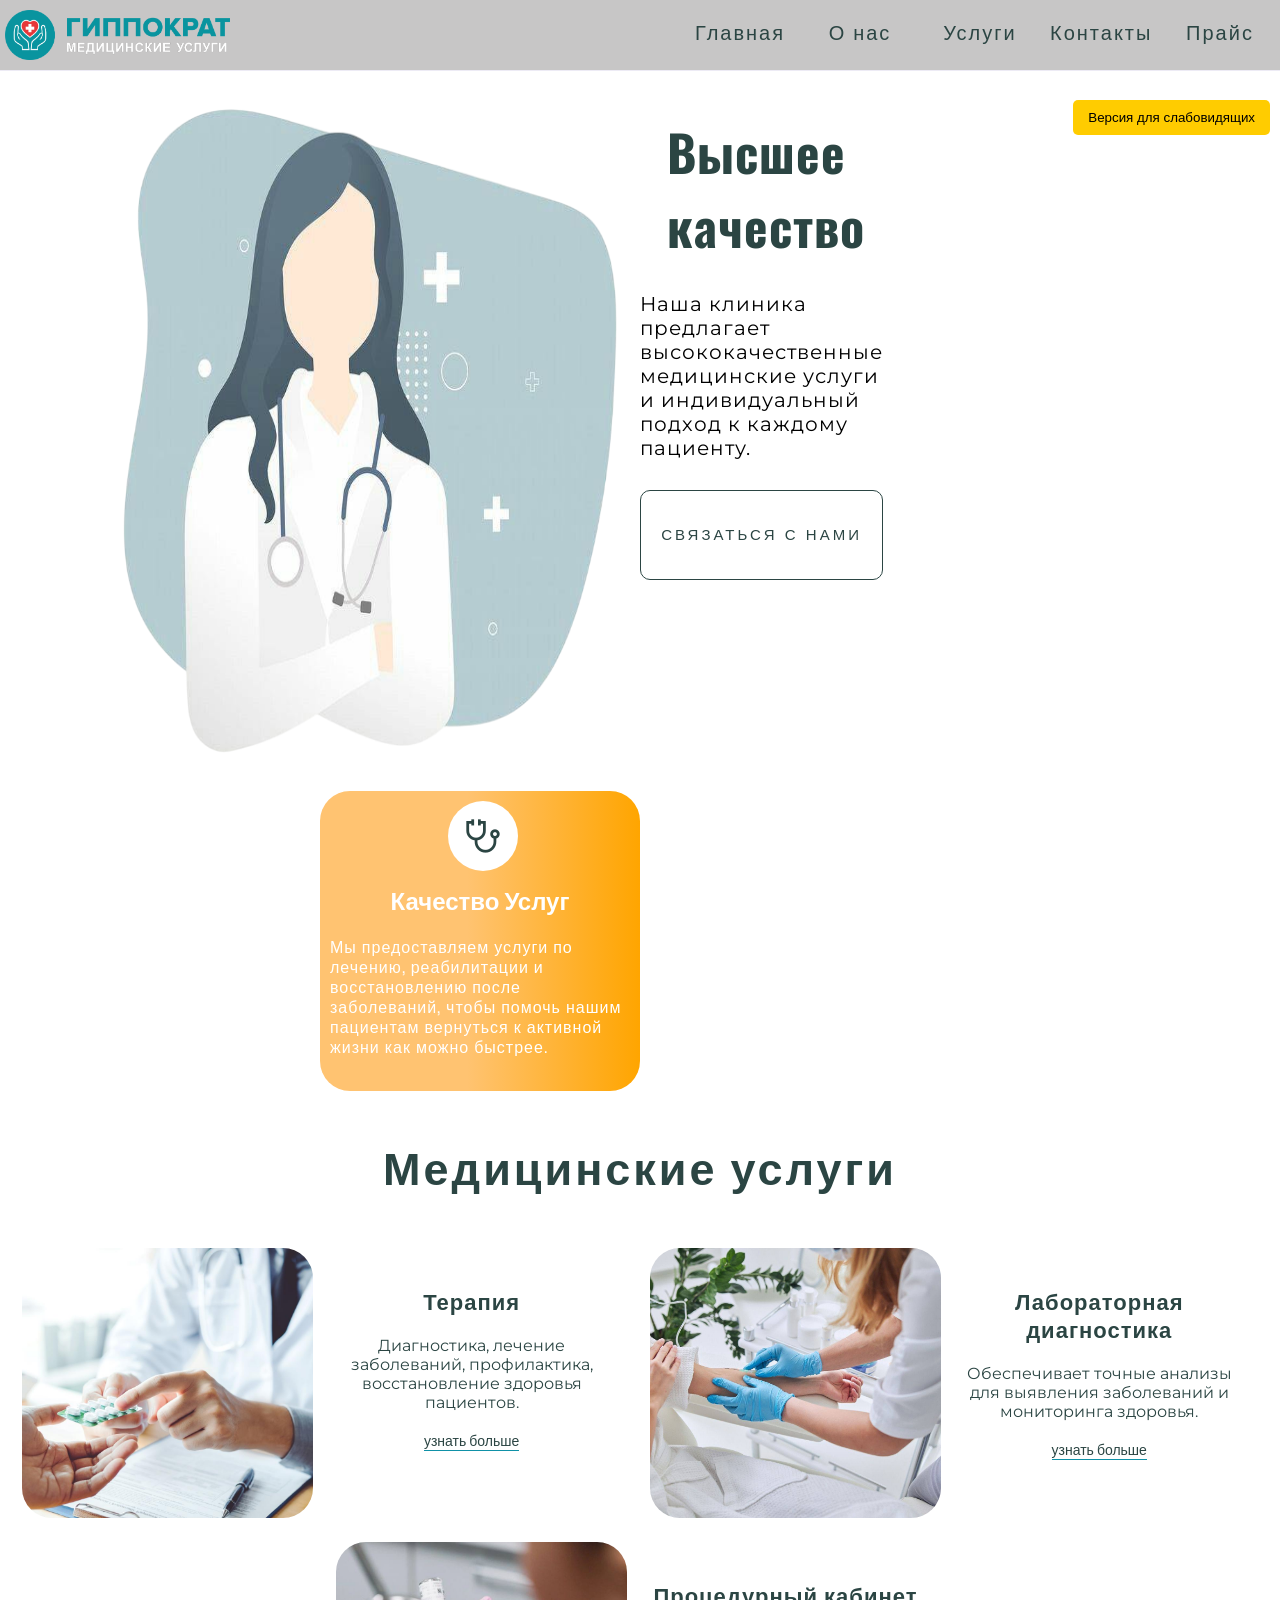
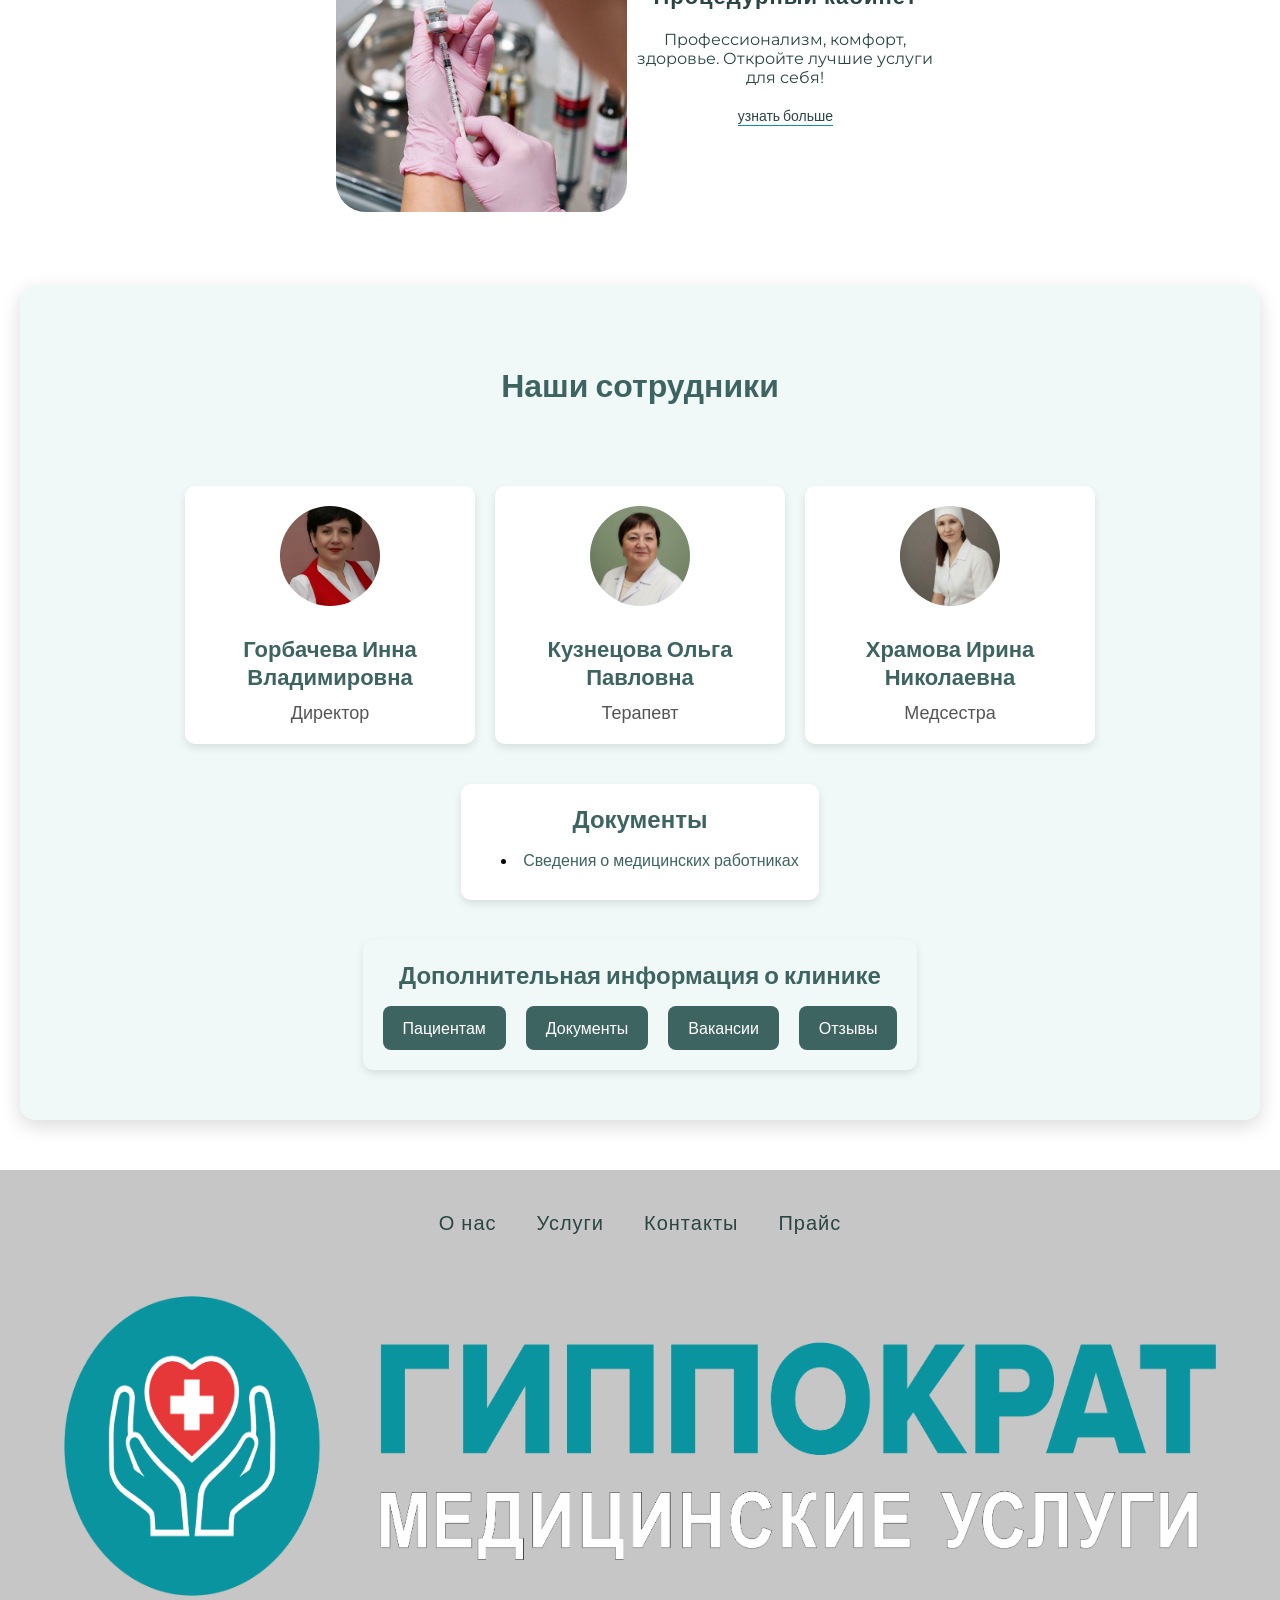
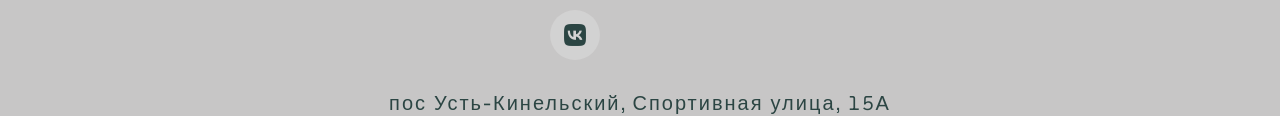
==== commit f82a4db8: "bugfix" ====
--- a/about.html
+++ b/about.html
@@ -1,197 +1,186 @@
-<!DOCTYPE html>
-<html lang="en">
-<head>
-    <link rel="stylesheet" href="style.css">
-    <link href="https://fonts.googleapis.com/css2?family=SUSE:wght@200&display=swap" rel="stylesheet">
-    <link href="https://fonts.googleapis.com/css2?family=Oswald:wght@200&display=swap" rel="stylesheet">
-    <link rel="stylesheet" href="https://fonts.googleapis.com/css2?family=Material+Symbols+Outlined:opsz,wght,FILL,GRAD@20..48,100..700,0..1,-50..200" />
-    <link href="https://fonts.googleapis.com/css2?family=Montserrat:ital,wght@0,100..900;1,100..900&display=swap" rel="stylesheet">
-    <link href="https://fonts.googleapis.com/css2?family=Playfair+Display:ital,wght@0,400..900;1,400..900&display=swap" rel="stylesheet">
-    <link rel="stylesheet" href="https://cdnjs.cloudflare.com/ajax/libs/font-awesome/6.5.1/css/all.min.css">
-    <meta charset="UTF-8">
-    <meta name="viewport" content="width=device-width, initial-scale=1.0">
-    <title>О нас</title>
-</head>
-<body>
-    <div class="wrapper">
-        <header>
-            <div class="header-container">
-                <div class="header-container-img">
-                    <a href="index.html"><img src="images/logo-Photoroom.png" alt=""></a>
-                    <h1>Гиппократ</h1>
-                </div>
-    
-                <div class="header-container-links">
-                    <a href="index.html">Главная</a> 
-                    <a href="about.html">О нас</a>
-                    <a href="service.html">Услуги</a>
-                    <a href="contact.html">Контакты</a>
-                    <a href="price.html">Прайс</a>
-                </div>
-
-                <div class="header-mobile">
-                    <a href="#" id="menu" class="icon">&#9776;</a>
-                    <div class="mobile-container-links" id="mobile-links">
-                        <a href="index.html">Главная</a>
-                        <a href="about.html">О нас</a>
-                        <a href="service.html">Услуги</a>
-                        <a href="contact.html">Контакты</a>
-                        <a href="price.html">Прайс</a>
-                    </div>
-                </div>
-            </div>
-        </header>
-
-        <main id="main-content">
-            <!-- Кнопка для доступа к версии для слабовидящих -->
-            <button class="version-button" id="a11y-toggle">Версия для слабовидящих</button>
-
-            <div class="about-container">
-              <div class="about-container-layout">
-                <div class="about-container-image">
-                  <img src="images/онас1-Photoroom.png" alt="Описание изображения" />
-                </div>
-                <div class="about-container-text">
-                  <div class="about-container-text__slide">
-                    <h2>Высшее</h2>
-                    <h2>качество</h2>
-                    <p>Наша клиника предлагает высококачественные медицинские услуги и индивидуальный подход к каждому пациенту.</p>
-                    <a href="contact.html"><button type="button">Связаться с нами</button></a>
-                  </div>
-                </div>
-              </div>
-            </div>
-          
-            <div class="about-wrapper">
-              <div class="about-down-layout">
-                <div class="about-down-layout__slide">
-                  <div class="about-down-layout__slide-span">
-                    <span class="material-symbols-outlined">stethoscope</span>
-                  </div>
-                  <h2>Качество Услуг</h2>
-                  <p>Мы предоставляем услуги по реабилитации и восстановлению после заболеваний, чтобы помочь нашим пациентам вернуться к активной жизни как можно быстрее.</p>
-                </div>
-                <div class="about-down-layout__slide">
-                  <div class="about-down-layout__slide-span">
-                    <span class="material-symbols-outlined">ecg</span>
-                  </div>
-                  <h2>Современные Технологии</h2>
-                  <p>В нашей клинике современные технологии обеспечивают точную диагностику и эффективное лечение для повышения качества обслуживания.</p>
-                </div>
-              </div>
-            </div>
-          
-            <div class="about-info-h2">
-              <h2>Медицинские услуги</h2>
-            </div>
-          
-            <div class="about-info-slides">
-              <div class="about-info-slides__slide">
-                <div class="about-info-slides__slide-image">
-                  <img src="images/ТЕРАПИЯ.jpg" alt="Терапия" />
-                </div>
-                <div class="about-info-slides__slide-text">
-                  <h2>Терапия</h2>
-                  <p>Диагностика, лечение заболеваний, профилактика, восстановление здоровья пациентов.</p>
-                  <a href="therapy.html">узнать больше</a>
-                </div>
-              </div>
-              <div class="about-info-slides__slide">
-                <div class="about-info-slides__slide-image">
-                  <img src="images/ЛАБ_ДИАГ.jfif" alt="Лабораторная диагностика" />
-                </div>
-                <div class="about-info-slides__slide-text">
-                  <h2>Лабораторная диагностика</h2>
-                  <p>Обеспечивает точные анализы для выявления заболеваний и мониторинга здоровья.</p>
-                  <a href="labdiag.html">узнать больше</a>
-                </div>
-              </div>
-              <div class="about-info-slides__slide">
-                <div class="about-info-slides__slide-image">
-                  <img src="images/ПРОЦЕДУРНЫЙ.jfif" alt="Процедурный кабинет" />
-                </div>
-                <div class="about-info-slides__slide-text">
-                  <h2>Процедурный кабинет</h2>
-                  <p>Профессионализм, комфорт, здоровье. Откройте лучшие услуги для себя!</p>
-                  <a href="treatmentRoom.html">узнать больше</a>
-                </div>
-              </div>
-            </div>
-          
-            <div class="combined-section">
-              <!-- Карточки сотрудников -->
-              <h1 class="section-title">Наши сотрудники</h1>
-              <div class="cards-container">
-                <div class="card">
-                  <img src="images/ГОРБАЧЕВА.jpg" alt="Горбачева Инна Владимировна" />
-                  <h2>Горбачева Инна Владимировна</h2>
-                  <p>Директор</p>
-                  <!-- Можно добавить ссылки внутри карточки, если нужно -->
-                  <!-- <a href="#">Подробнее</a> -->
-                </div>
-                <div class="card">
-                  <img src="images/КУЗНЕЦОВА.jpg" alt="Кузнецова Ольга Павловна" />
-                  <h2>Кузнецова Ольга Павловна</h2>
-                  <p>Терапевт</p>
-                </div>
-                <div class="card">
-                  <img src="images/ХРАМОВА.jpg" alt="Храмова Ирина Николаевна" />
-                  <h2>Храмова Ирина Николаевна</h2>
-                  <p>Медсестра</p>
-                </div>
-              </div>
-          
-              <!-- Блок с документами -->
-              <div class="documents-section">
-                <h2>Документы</h2>
-                <ul>
-                  <li><a href="files/7. Информация о надзорных органах.pdf" target="_blank">Информация о надзорных органах</a></li>
-                  <li><a href="files/Номера телефонов справочных служб.pdf" target="_blank">Номера телефонов справочных служб</a></li>
-                  <li><a href="files/Сведения о медицинских работниках.pdf" target="_blank">Сведения о медицинских работниках</a></li>
-                </ul>
-              </div>
-          
-              <!-- Блок с дополнительной информацией -->
-              <div class="dop-info-wrapper">
-                <div class="dop-info-header">
-                  <h2>Дополнительная информация о клинике</h2>
-                </div>
-                <div class="dop-info-slides">
-                  <a href="forPacients.html">Пациентам</a>
-                  <a href="documents.html">Документы</a>
-                  <a href="vacancy.html">Вакансии</a>
-                  <a href="reviews.html">Отзывы</a>
-                </div>
-              </div>
-            </div>
-          </main>
-
-        <footer>
-            <div class="footer-container">
-                <div class="footer-container__links">
-                    <a href="about.html">О нас</a>
-                    <a href="service.html">Услуги</a>
-                    <a href="contact.html">Контакты</a>
-                    <a href="price.html">Прайс</a>
-                </div>
-    
-                <div class="footer-container__image">
-                    <a href="index.html"><img src="images/logo-Photoroom.png" alt=""></a>
-                </div>
-    
-                <div class="footer-container__social-links">
-                    <a href="#" target="_blank"><i class="fab fa-viber"></i></a>
-                    <a href="#" target="_blank"><i class="fab fa-telegram"></i></a>
-                    <a href="#" target="_blank"><i class="fab fa-whatsapp"></i></a>
-                </div>
-    
-                <div class="footer-container__adress">
-                    <p>пос Усть-Кинельский, Спортивная улица, 15А</p>
-                </div>
-            </div>
-        </footer>
-    </div>
-</body>
-<script src="scripts/navscript.js"></script>
-<script src="scripts/version.js"></script>
+<!DOCTYPE html>
+<html lang="en">
+<head>
+    <link rel="stylesheet" href="style.css">
+    <link href="https://fonts.googleapis.com/css2?family=SUSE:wght@200&display=swap" rel="stylesheet">
+    <link href="https://fonts.googleapis.com/css2?family=Oswald:wght@200&display=swap" rel="stylesheet">
+    <link rel="stylesheet" href="https://fonts.googleapis.com/css2?family=Material+Symbols+Outlined:opsz,wght,FILL,GRAD@20..48,100..700,0..1,-50..200" />
+    <link href="https://fonts.googleapis.com/css2?family=Montserrat:ital,wght@0,100..900;1,100..900&display=swap" rel="stylesheet">
+    <link href="https://fonts.googleapis.com/css2?family=Playfair+Display:ital,wght@0,400..900;1,400..900&display=swap" rel="stylesheet">
+    <link rel="stylesheet" href="https://cdnjs.cloudflare.com/ajax/libs/font-awesome/6.5.1/css/all.min.css">
+    <meta charset="UTF-8">
+    <meta name="viewport" content="width=device-width, initial-scale=1.0">
+    <title>О нас</title>
+</head>
+<body>
+    <div class="wrapper">
+      <header>
+        <div class="header-container">
+            <div class="header-container-img">
+                <a href="index.html"><img src="images/logo-Photoroom.png" alt=""></a>
+            </div>
+
+            <div class="header-container-links">
+                <a href="index.html">Главная</a> 
+                <a href="about.html">О нас</a>
+                <a href="service.html">Услуги</a>
+                <a href="contact.html">Контакты</a>
+                <a href="price.html">Прайс</a>
+            </div>
+
+            <div class="header-mobile">
+                <a href="#" id="menu" class="icon">&#9776;</a>
+                <div class="mobile-container-links" id="mobile-links">
+                    <a href="index.html">Главная</a>
+                    <a href="about.html">О нас</a>
+                    <a href="service.html">Услуги</a>
+                    <a href="contact.html">Контакты</a>
+                    <a href="price.html">Прайс</a>
+                </div>
+            </div>
+        </div>
+    </header>
+
+        <main id="main-content">
+            <!-- Кнопка для доступа к версии для слабовидящих -->
+            <button class="version-button" id="a11y-toggle">Версия для слабовидящих</button>
+
+            <div class="about-container">
+              <div class="about-container-layout">
+                <div class="about-container-image">
+                  <img src="images/онас1-Photoroom.png" alt="Описание изображения" />
+                </div>
+                <div class="about-container-text">
+                  <div class="about-container-text__slide">
+                    <h2>Высшее</h2>
+                    <h2>качество</h2>
+                    <p>Наша клиника предлагает высококачественные медицинские услуги и индивидуальный подход к каждому пациенту.</p>
+                    <a href="contact.html"><button type="button">Связаться с нами</button></a>
+                  </div>
+                </div>
+              </div>
+            </div>
+          
+            <div class="about-wrapper">
+              <div class="about-down-layout">
+                <div class="about-down-layout__slide">
+                  <div class="about-down-layout__slide-span">
+                    <span class="material-symbols-outlined">stethoscope</span>
+                  </div>
+                  <h2>Качество Услуг</h2>
+                  <p>Мы предоставляем услуги по лечению, реабилитации и восстановлению после заболеваний, чтобы помочь нашим пациентам вернуться к активной жизни как можно быстрее.</p>
+                </div>
+                
+              </div>
+            </div>
+          
+            <div class="about-info-h2">
+              <h2>Медицинские услуги</h2>
+            </div>
+          
+            <div class="about-info-slides">
+              <div class="about-info-slides__slide">
+                <div class="about-info-slides__slide-image">
+                  <img src="images/ТЕРАПИЯ.jpg" alt="Терапия" />
+                </div>
+                <div class="about-info-slides__slide-text">
+                  <h2>Терапия</h2>
+                  <p>Диагностика, лечение заболеваний, профилактика, восстановление здоровья пациентов.</p>
+                  <a href="therapy.html">узнать больше</a>
+                </div>
+              </div>
+              <div class="about-info-slides__slide">
+                <div class="about-info-slides__slide-image">
+                  <img src="images/ЛАБ_ДИАГ.jfif" alt="Лабораторная диагностика" />
+                </div>
+                <div class="about-info-slides__slide-text">
+                  <h2>Лабораторная диагностика</h2>
+                  <p>Обеспечивает точные анализы для выявления заболеваний и мониторинга здоровья.</p>
+                  <a href="labdiag.html">узнать больше</a>
+                </div>
+              </div>
+              <div class="about-info-slides__slide">
+                <div class="about-info-slides__slide-image">
+                  <img src="images/ПРОЦЕДУРНЫЙ.jfif" alt="Процедурный кабинет" />
+                </div>
+                <div class="about-info-slides__slide-text">
+                  <h2>Процедурный кабинет</h2>
+                  <p>Профессионализм, комфорт, здоровье. Откройте лучшие услуги для себя!</p>
+                  <a href="treatmentRoom.html">узнать больше</a>
+                </div>
+              </div>
+            </div>
+          
+            <div class="combined-section">
+              <!-- Карточки сотрудников -->
+              <h1 class="section-title">Наши сотрудники</h1>
+              <div class="cards-container">
+                <div class="card">
+                  <img src="images/ГОРБАЧЕВА.jpg" alt="Горбачева Инна Владимировна" />
+                  <h2>Горбачева Инна Владимировна</h2>
+                  <p>Директор</p>
+                  <!-- Можно добавить ссылки внутри карточки, если нужно -->
+                  <!-- <a href="#">Подробнее</a> -->
+                </div>
+                <div class="card">
+                  <img src="images/КУЗНЕЦОВА.jpg" alt="Кузнецова Ольга Павловна" />
+                  <h2>Кузнецова Ольга Павловна</h2>
+                  <p>Терапевт</p>
+                </div>
+                <div class="card">
+                  <img src="images/ХРАМОВА.jpg" alt="Храмова Ирина Николаевна" />
+                  <h2>Храмова Ирина Николаевна</h2>
+                  <p>Медсестра</p>
+                </div>
+              </div>
+          
+              <!-- Блок с документами -->
+              <div class="documents-section">
+                <h2>Документы</h2>
+                <ul>
+                  <li><a href="files/Сведения о медицинских работниках.pdf" target="_blank">Сведения о медицинских работниках</a></li>
+                </ul>
+              </div>
+          
+              <!-- Блок с дополнительной информацией -->
+              <div class="dop-info-wrapper">
+                <div class="dop-info-header">
+                  <h2>Дополнительная информация о клинике</h2>
+                </div>
+                <div class="dop-info-slides">
+                  <a href="forPacients.html">Пациентам</a>
+                  <a href="documents.html">Документы</a>
+                  <a href="vacancy.html">Вакансии</a>
+                  <a href="reviews.html">Отзывы</a>
+                </div>
+              </div>
+            </div>
+          </main>
+
+        <footer>
+            <div class="footer-container">
+                <div class="footer-container__links">
+                    <a href="about.html">О нас</a>
+                    <a href="service.html">Услуги</a>
+                    <a href="contact.html">Контакты</a>
+                    <a href="price.html">Прайс</a>
+                </div>
+    
+                <div class="footer-container__image">
+                    <a href="index.html"><img src="images/logo-Photoroom.png" alt=""></a>
+                </div>
+    
+                <div class="footer-container__social-links">
+                    <a href="https://vk.ru/gippokrat_ustkinel" target="_blank"><i class="fab fa-vk"></i></a>
+                </div>
+    
+                <div class="footer-container__adress">
+                    <p>пос Усть-Кинельский, Спортивная улица, 15А</p>
+                </div>
+            </div>
+        </footer>
+    </div>
+</body>
+<script src="scripts/navscript.js"></script>
+<script src="scripts/version.js"></script>
 </html>
--- a/style.css
+++ b/style.css
@@ -1,1916 +1,1859 @@
-* {
-    margin: 0;
-    padding: 0;
-}
-
-html, body {
-    height: 100%;
-}
-
-ul {
-    list-style-type: none;
-}
-
-a {
-    text-decoration: none;
-    color: inherit;
-}
-
-header, main, footer {
-    font-family: "SUSE", sans-serif;
-    width: 100%;
-}
-
-.wrapper {
-    min-height: 100%;
-    display: flex;
-    flex-direction: column;
-}
-
-.version-button {
-    position: fixed;
-    top: 100px; 
-    right: 10px; 
-    z-index: 999; 
-    padding: 10px 15px; 
-    background-color: #ffcc00; 
-    border: none; 
-    border-radius: 5px; 
-    cursor: pointer;
-}
-
-
-
-main {
-    flex: 1 1 auto;
-    /* font-family: "SUSE", sans-serif; */
-}
-
-.header-container {
-    width: 100%;
-    height: 70px;
-    background-color: #259bca;
-    background: linear-gradient(91deg, rgba(0,110,156,1) 46%, rgba(0,163,224,1) 100%);
-    background: linear-gradient(91deg, rgba(118,170,222,1) 46%, rgba(160,196,226,1) 100%);
-    background: linear-gradient(91deg, rgba(90,200,250,1) 46%, rgba(0,122,255,1) 100%);
-     background: linear-gradient(91deg, rgba(198,225,0,1) 46%, rgba(49,224,148,1) 100%);
-    background: linear-gradient(91deg, rgba(49,224,148,1) 46%, rgba(201,222,3,1) 100%);
-    background: linear-gradient(91deg, rgba(0,122,255,1) 46%, rgba(90,200,250,1) 100%);
-    background: linear-gradient(91deg, rgba(63,81,181,1) 35%, rgba(5,176,210,1) 100%);
-    background: #ffffff;
-
-
-
-
-    display: flex;
-    flex-direction: row;
-    border-bottom: solid 1px #edebf5;
-}
-
-.header-mobile {
-    display: none;
-}
-
-.header-container-img {
-    text-align: center;
-    display: flex;
-    float: left;
-    height: 100%;
-    width: 50%;
-}
-
-.header-container-img h1 {
-    margin-top: 25px;
-    margin-left: 15px;
-    color: #ffffff;
-    color: #020202;
-    color: #2b4543;  
-    letter-spacing: 3px;
-    font-family: "Playfair Display", serif;
-    font-size: 20px;
-}
-
-.header-container h1:hover {
-    color: #2b4543;    
-}
-
-.header-container-img img {
-    margin-top: 10px;
-    margin-left: 5px;
-    height: 50px;
-    width: 50px;
-}
-
-.header-container-links {
-    height: 100%;
-    width: 50%;
-    display: flex;
-    flex-direction: row;
-    justify-content: center;
-    align-items: center;
-}
-
-.header-container-links a {
-    
-    font-size: 20px;
-    color: #ffffff;
-    color: #020202;
-    color: #2b4543; 
-    letter-spacing: 2px;
-    display: block;
-    height: 30px;
-    width: 100px;
-    text-align: center;
-    padding-top: 15px;
-    border-radius: 20px;
-    transition: 300ms;
-    padding: 10px 10px;
-}
-
-.header-container-links a:hover {
-    /*background-color: #3f96e8;*/
-    color: #0152e1;
-    color: #3e6462;
-    background-color: #3e64622e;
-    
-}
-
-footer {
-    background-color: #259bca;
-    background: linear-gradient(91deg, rgba(0,110,156,1) 46%, rgba(0,163,224,1) 100%);
-    background: linear-gradient(91deg, rgba(118,170,222,1) 46%, rgba(160,196,226,1) 100%);
-    background: linear-gradient(91deg, rgba(90,200,250,1) 46%, rgba(0,122,255,1) 100%);
-    background: linear-gradient(91deg, rgba(0,122,255,1) 46%, rgba(90,200,250,1) 100%);
-    background: linear-gradient(91deg, rgba(49,224,148,1) 46%, rgba(201,222,3,1) 100%);
-    background: radial-gradient(circle, rgba(0,122,255,1) 46%, rgba(90,200,250,1) 100%);
-    background: linear-gradient(91deg, rgba(63,81,181,1) 35%, rgba(5,176,210,1) 100%);
-    background: #3e6462;
-    background: #f2f2f2;
-    color: #2b4543;
-    
-}   
-
-.footer-container {
-    width: 100%;
-    height: 100%;
-    display: flex;
-    flex-direction: column;
-    align-items: center;
-    justify-content: center;
-}
-
-.footer-container__links {
-    margin-top: 30px;
-
-    /* background-color: rgba(255, 255, 255, 0.2); */
-    display: flex;
-    justify-content: center;
-    /* color: #ffffff;
-    color: #020202;
-    color: #2b4543; */
-    border-radius: 10px;
-}
-
-.footer-container__links a {
-    border-radius: 15px;
-    
-  
-    text-align: center;
-    font-size: 20px;
-    letter-spacing: 1px;
-    
-    padding: 10px 20px;
-}
-
-.footer-container__links a:last-child {
-    margin: 0;
-}
-
-.footer-container__links a:hover {
-    /* background-color: #3f96e8; */
-    /* color: #ffffff; */
-    color: #3e6462;
-    background-color: #3e64622e;
-}
-
-.footer-container__image {
-    margin-top: 50px;
-}
-
-.footer-container__image img {
-    height: 350px;
-    width: 350px;
-}
-
-.footer-container__social-links {
-    margin-top: 10px;
-    width: 180px;
-    display: flex;
-    gap: 15px;
-}
-
-.footer-container__social-links a{
-   height: 50px;
-   width: 50px;
-   color: #ffffff;
-   color: #020202;
-   background-color: rgba(255, 255, 255, 0.2);
-   border-radius: 50%;
-   display: flex;
-   justify-content: center;
-   align-items: center;
-   font-size: 25px;
-   color: #2b4543;
-}
-
-.footer-container__social-links a:hover {
-    /* background-color: #3f96e8; */
-    color: #3e6462;
-    background-color: #3e64622e;
-}
-
-.footer-container__adress {
-    margin-top: 30px;
-    color: #ffffff;
-    color: #020202;
-    color: #2b4543;
-    letter-spacing: 2px;
-    font-size: 20px;
-}
-
-.main-container {
-    width: 100%;
-    margin-top: 60px;
-    margin-bottom: 70px;
-}
-
-/* Верхняя секция с текстом и изображением */
-.main-container-layout {
-    display: flex;
-    flex-direction: row;
-    flex-wrap: wrap;
-    justify-content: center; /* Выравниваем по центру */
-    align-items: flex-start;
-    gap: 30px; /* Сделайте больше или меньше по желанию */
-    max-width: 1200px; /* Ограничьте ширину для эстетики */
-    margin: 0 auto; /* Центрируем всю секцию */
-    padding: 20px; /* Внутренние отступы */
-}
-
-.main-container__text-block {
-    width: 50%;
-    display: flex;
-    flex-direction: column;
-    align-items: center; /* Центрирование всего внутри */
-    text-align: center; /* Центр текста внутри */
-    padding: 20px;
-    box-sizing: border-box;
-}
-
-.main-container__text-block ul {
-    list-style: none;
-    padding: 0;
-    margin: 0 0 15px 0;
-}
-
-.main-container__text-block li {
-    font-size: 24px;
-    letter-spacing: 2px;
-    line-height: 1.4;
-    display: flex;
-    align-items: center;
-    margin-bottom: 8px;
-    color: #2b4543;
-}
-
-.main-container__text-block span.material-symbols-outlined {
-    font-size: 24px;
-    margin-right: 10px;
-    color: #2b4543;
-}
-
-.main-container__text-block h2 {
-    font-size: 40px;
-    letter-spacing: 3px;
-    color: #2b4543;
-    margin-top: 20px;
-    margin-bottom: 15px;
-}
-
-.main-container__text-block button {
-    margin-top: 30px;
-    height: 50px;
-    width: 175px;
-    border-radius: 12px;
-    border: solid 1px #2b4543;
-    background-color: #ffffff;
-    display: flex;
-    align-items: center;
-    justify-content: center;
-    cursor: pointer;
-    transition: background 0.3s;
-}
-
-.main-container__text-block button a {
-    font-size: 14px;
-    letter-spacing: 2px;
-    line-height: 1.6;
-    font-weight: 400;
-    text-decoration: none;
-    color: #2b4543;
-}
-
-.main-container__text-block button:hover {
-    background: linear-gradient(90deg, rgba(0,106,78,1) 35%, rgba(0,168,107,1) 100%);
-    color: #ffffff;
-}
-
-/* Фото блока */
-.main-container__photo-block img {
-    max-width: 100%;
-    height: auto;
-    border-radius: 10px;
-}
-
-/* Слайды */
-.main-container-slides {
-    margin-top: 50px;
-    display: flex;
-    flex-wrap: wrap;
-    justify-content: center;
-    gap: 20px;
-}
-
-.main-container-slides__slide {
-    display: flex;
-    flex-direction: column;
-    align-items: center;
-    justify-content: space-between;
-    width: 250px;
-    height: 250px;
-    padding: 20px;
-    border-radius: 20px;
-    background: linear-gradient(90deg, rgba(255, 195, 113, 1) 46%, rgba(255, 165, 0, 1) 100%);
-    box-shadow: 0 4px 15px rgba(0,0,0,0.2);
-    transition: transform 0.3s, box-shadow 0.3s;
-}
-
-.main-container-slides__slide:hover {
-    transform: translateY(-10px);
-    box-shadow: 0 8px 20px rgba(0,0,0,0.3);
-}
-
-.main-container-slides__slide span {
-    font-size: 7vh;
-    margin-bottom: 10px;
-}
-
-.main-container-slides__slide h2 {
-    margin-top: 10px;
-    font-size: 24px;
-    letter-spacing: 3px;
-    text-transform: uppercase;
-    margin-bottom: 15px;
-    color: #fff;
-}
-
-.main-container-slides__slide p {
-    font-size: 16px;
-    font-weight: 500;
-    text-align: center;
-    margin-bottom: 15px;
-    color: #fff;
-}
-
-.main-container-slides__slide a {
-    margin-top: auto;
-    text-decoration: underline;
-    color: #fff;
-    font-weight: 600;
-}
-
-/* Причины */
-.reasons {
-    margin: 60px 20px;
-    font-family: "SUSE", sans-serif;
-    max-width: 900px;
-    margin-left: auto;
-    margin-right: auto;
-}
-
-.reasons h2 {
-    margin-bottom: 20px;
-    font-size: 40px;
-    color: #2b4543;
-    text-align: center;
-    letter-spacing: 3px;
-}
-
-.reasons ul {
-    list-style: none;
-    padding: 0;
-    margin: 0;
-}
-
-.reasons li {
-    font-size: 26px;
-    color: #2b4543;
-    letter-spacing: 1px;
-    margin-bottom: 15px;
-    display: flex;
-    align-items: center;
-}
-
-.reasons li::before {
-    content: "✅";
-    margin-right: 10px;
-}
-
-/* Карта и здание */
-.map {
-    display: flex;
-    justify-content: center;
-    align-items: center;
-    margin-top: 50px;
-    flex-direction: column;
-}
-
-.building-image {
-    text-align: center;
-    margin-bottom: 30px;
-}
-
-.building-image img {
-    max-width: 100%;
-    height: auto;
-    border-radius: 20px;
-    box-shadow: 0 4px 10px rgba(0,0,0,0.2);
-}
-
-/* Адаптивность */
-@media (max-width: 768px) {
-    .main-container-layout {
-        flex-direction: column;
-        align-items: center;
-    }
-
-    .main-container__text-block, .main-container__photo-block {
-        width: 90%;
-    }
-
-    .main-container-slides {
-        flex-direction: column;
-        align-items: center;
-    }
-
-    .main-container-slides__slide {
-        width: 80%;
-        height: auto;
-    }
-}
-
-/* Общий стиль контейнера */
-.contact-container {
-    display: flex;
-    flex-wrap: wrap;
-    justify-content: center;
-    margin-top: 30px;
-    margin-bottom: 30px;
-    gap: 20px;
-  }
-  
-  /* Фото */
-  .contact-image {
-    flex: 1 1 300px;
-    max-width: 50%;
-    padding: 10px;
-    box-shadow: 0 4px 15px rgba(0,0,0,0.2);
-    border-radius: 15px;
-    transition: transform 0.3s;
-  }
-  .contact-image img {
-    width: 100%;
-    height: 100%; /* уменьшенная высота фото */
-    object-fit: cover;
-    border-radius: 15px;
-  }
-  
-  /* Карточки */
-  .card {
-    background-color: #ffffff;
-    border-radius: 20px;
-    box-shadow: 0 8px 20px rgba(0,0,0,0.1);
-    padding: 20px;
-    width: 350px;
-    transition: transform 0.3s, box-shadow 0.3s;
-  }
-  .card:hover {
-    transform: translateY(-5px);
-    box-shadow: 0 12px 30px rgba(0,0,0,0.2);
-  }
-  
-  /* Заголовки карточек */
-  .card-header {
-    display: flex;
-    justify-content: space-between;
-    align-items: center;
-    font-size: 20px;
-    margin-bottom: 15px;
-    cursor: pointer;
-    color: #2b4543;
-  }
-  .card-header span {
-    display: flex;
-    align-items: center;
-    gap: 8px;
-  }
-  .material-symbols-outlined {
-    font-size: 24px;
-    color: #2b4543;
-  }
-  /* Кнопки раскрытия */
-  .toggleButton {
-    background: transparent;
-    border: none;
-    cursor: pointer;
-    font-size: 24px;
-    color: #a68ce8;
-    transition: transform 0.3s;
-  }
-  .toggleButton.active {
-    transform: rotate(45deg);
-  }
-  
-  /* Списки */
-  .toggle-list {
-    max-height: none; /* раскрыто по умолчанию */
-    overflow: visible;
-    transition: none; /* отключена анимация для изначального состояния */
-    padding: 10px 0;
-  }
-  .toggle-list li {
-    margin-top: 10px;
-    font-size: 16px;
-    list-style: disc inside;
-  }
-  .toggle-list li a {
-    color: #2b4543;
-    text-decoration: underline;
-  }
-  .toggle-list li a:hover {
-    color: #a68ce8;
-  }
-  
-  /* Иконки соцсетей */
-  .social-icons {
-    display: flex;
-    gap: 20px;
-    margin-top: 10px;
-  }
-  .social-icons a {
-    font-size: 30px;
-    color: #2b4543;
-    transition: color 0.3s, transform 0.3s;
-  }
-  .social-icons a:hover {
-    color: #a68ce8;
-    transform: scale(1.2);
-  }
-  
-  /* Мобильная адаптация */
-  @media(max-width: 768px) {
-    .contact-container {
-      flex-direction: column;
-      align-items: center;
-    }
-    .contact-image, .contact-info {
-      max-width: 90%;
-    }
-  }
-
-.price-container {
-    font-family: "Montserrat", sans-serif;
-    width: 100%;
-    padding: 10px 20px;
-    box-sizing: border-box;
-}
-
-.price-container:last-child {
-    margin-bottom: 70px;
-}
-
-.price-container h1 {
-    margin-top: 30px;
-    font-size: 26px;
-    color: #020202;
-    text-align: center;
- }
-
- .price-container h2 {
-    font-size: 24px;
-    margin-top: 20px;
-    color: #020202;
-    
- }
-
-.price-container table {
-    width: 100%;
-    border-collapse: collapse;
-    font-size: 20px;
-    text-indent: initial; 
-    
- }
-
- .price-container table th {
-    color: #ffffff;
-    border: 1px solid black;
-    text-align: left;
-    background-color: #0F91A7;
-    background: linear-gradient(91deg, rgba(0,122,255,1) 46%, rgba(90,200,250,1) 100%);
-    background: linear-gradient(91deg, rgba(126,127,243,1) 35%, rgba(179,180,248,1) 100%);
-    background: linear-gradient(91deg, rgba(0,201,255,1) 35%, rgba(102,227,255,1) 100%);
-    background: linear-gradient(91deg, rgba(0,184,217,1) 35%, rgba(102,219,232,1) 100%);
-    background: linear-gradient(91deg, rgba(102,219,232,1) 35%, rgba(0,184,217,1) 100%);
-    background: linear-gradient(91deg, rgba(0,128,128,1) 35%, rgba(102,178,178,1) 100%);
-    background: #3e6462;
-    
-    
- }
-
- .first-td {
-    width: 3%;
- }
-
- .second-td {
-    width: 90%;
- }
-
- .third-td {
-    width: 7%;
- }
-
- .price-container table td {
-    color: #020202;
-    padding: 5px;
-    border-spacing: 2px;
-    border: 1px solid gray;
- }
-
- table tr:nth-child(odd) { background: #fff; } 
-
- table tr:nth-child(even) { background: #3e64622e; }
-
- .about-container {
-    height: 100%;
-    width: 100%;
-    display: flex;
-    align-items: center;
-    justify-content: center;
- }
-
- .about-container-layout {
-    display: flex;
-    /* align-items: center;
-    justify-content: center; */
- }
-
- .about-container-image {
-    display: flex;
-    height: 80vh;
-    width: 50%;
-    align-items: center;
-    justify-content: center;
- }
-
- .about-container-image img {
-    height: 100%;
-    width: 80%;
-    padding-left: 100px;
- }
-
- .about-container-text {
-    margin-top: 1%;
-    width: 50%;
-    height: 100%;
-    display: flex;
-    flex-direction: column;
- }
-
- .about-container-text__slide {
-    width: 40%;
-    height: 65%;
-    display: flex;
-    justify-content: space-between;
-    flex-direction: column;
-    margin-top: 30px;
- }
-
- .about-container-text p {
-    font-family: "Montserrat", sans-serif;
-    margin-top: 30px;
-    font-size: 20px;
-    letter-spacing: 1px;
-    
- }
-
- .about-container-text h2 {
-    font-family: "Oswald", sans-serif;
-    font-optical-sizing: auto;
-    font-style: normal;
-    font-size: 50px;
-    color: #2b4543;
-    letter-spacing: 1px;
-    margin-left: 3vh;
- }
-
- .about-container-text button {
-    width: 95%;
-    height: 10vh;
-    border-radius: 10px;
-    border: solid #2b4543 1px;
-    background-color: #ffffff;
-    color: #2b4543;
-    font-size: 15px;
-    letter-spacing: 3px;
-    text-transform: uppercase;
-    margin-top: 30px;
- }
-
- .about-container-text button:hover {
-    
-    opacity: 0.8;
- }
-
- .about-wrapper {
-    width: 50%;
-    margin: 0 auto;
- }
-
- .about-down-layout {
-    margin-top: 50px;
-    display: flex;
-    flex-direction: row;
-    width: 100%;
-    min-height: 300px;
-    color: #ffffff;
-    position: relative;
-    top: -50px;
- }
-
-.about-down-layout__slide {
-    display: flex;
-    flex-direction: column;
-    width: 50%;
-    background: linear-gradient(90deg, rgba(255, 195, 113, 1) 46%, rgba(255, 165, 0, 1) 100%);
-    height: auto; /* чтобы блок мог расширяться по содержимому */
-
-}
-
-.about-down-layout__slide:first-child {
-    border-top-left-radius: 30px;
-    border-bottom-left-radius: 30px;
-}
-
-.about-down-layout__slide:last-child {
-    border-top-right-radius: 30px;
-    border-bottom-right-radius: 30px;
-}
-
-.about-down-layout__slide:not(:last-child) {  
-    border-right: 2px solid #ffffff; /* Добавляем границу только к слайдам, которые не являются последними */  
-}  
-
-.about-down-layout__slide-span {
-    display: flex;
-    justify-content: center;
-    align-items: center;
-    margin-top: 10px;
-    margin-left: 40%;
-    height: 70px;
-    width: 70px;
-    border-radius: 50%;
-    background-color: #ffffff;
-    color: #f49342;
-    border: none;
-}
-
-.about-down-layout__slide span {
-    font-size: 40px;
-}
-
-.about-down-layout__slide h2 {
-    margin-top: 15px;
-    text-align: center;
-}
-
-.about-down-layout__slide p {
-    margin-top: 20px;
-    letter-spacing: 1px;
-    padding: 0 10px;
-}
-
-.about-info-h2 {
-    text-align: center;
-    font-size: 30px;
-    color: #2b4543;
-    letter-spacing: 3px;
-}
-
-.about-info-slides {
-    margin-top: 30px;
-    margin-bottom: 50px;
-    display: flex;
-    flex-wrap: wrap;
-    gap: 20px;
-    justify-content: center;
-    align-items: flex-start;
-    padding: 20px;
-}
-
-.about-info-slides__slide {
-    width: 49%;
-    display: flex;
-    /*box-sizing: border-box;*/
-}
-
-.about-info-slides__slide-image {
-    width: 49%;
-}
-
-.about-info-slides__slide-image img {
-    height: 30vh;
-    width: 100%;
-    object-fit: cover;
-    border-radius: 30px;
-}
-
-.about-info-slides__slide-text {
-    margin-top: 5%;
-    display: flex;
-    flex-direction: column;
-    align-items: center;
-    text-align: center;
-    width: 50%;
-    padding: 10px;
-    color: #2b4543; 
-}
-
-.about-info-slides__slide-text h2 {
-    font-size: 22px;
-    letter-spacing: 1px;
-}
-
-.about-info-slides__slide-text p {
-    font-family: "Montserrat", sans-serif;
-    margin-top: 20px;
-    font-size: 16px;
-}
-
-.about-info-slides__slide-text a {
-    margin-top: 20px;
-    font-size: 14px;
-    border-bottom: 1px solid #0F91A7;
-}
-
-.section-title {
-    text-align: center;
-    font-size: 28px;
-    color: #3e6462;
-    margin-top: 30px;
-    margin-bottom: 20px;
-    font-weight: bold;
-  }
-
-/* Общий контейнер */
-.combined-section {
-    background-color: #f0f9f8;
-    padding: 50px 20px;
-    border-radius: 15px;
-    box-shadow: 0 6px 20px rgba(0,0,0,0.15);
-    max-width: 1200px;
-    margin: 0 auto 50px;
-    display: flex;
-    flex-direction: column;
-    gap: 40px;
-  }
-  
-  /* Заголовок раздела */
-  .section-title {
-    font-size: 32px;
-    color: #3e6462;
-    text-align: center;
-    margin-bottom: 40px;
-  }
-  
-  /* Карточки сотрудников */
-  .cards-container {
-    display: flex;
-    flex-wrap: wrap;
-    justify-content: center;
-    gap: 20px;
-  }
-  
-  .card {
-    background-color: #fff;
-    border-radius: 10px;
-    box-shadow: 0 4px 8px rgba(0,0,0,0.1);
-    width: 250px;
-    padding: 20px;
-    text-align: center;
-    transition: transform 0.3s, box-shadow 0.3s;
-  }
-  
-  .card:hover {
-    transform: translateY(-5px);
-    box-shadow: 0 8px 16px rgba(0,0,0,0.2);
-  }
-  
-  .card img {
-    width: 100px;
-    height: 100px;
-    object-fit: cover;
-    border-radius: 50%;
-    margin-bottom: 15px;
-  }
-  
-  .card h2 {
-    font-size: 22px;
-    color: #3e6462;
-    margin: 10px 0;
-  }
-  
-  .card p {
-    font-size: 18px;
-    color: #555;
-    margin: 0;
-  }
-  
-  /* Блок с документами */
-  .documents-section {
-    background-color: #ffffff;
-    padding: 20px;
-    border-radius: 10px;
-    box-shadow: 0 4px 8px rgba(0,0,0,0.1);
-    max-width: 800px;
-    margin: 0 auto;
-  }
-  
-  .documents-section h2 {
-    font-size: 24px;
-    color: #3e6462;
-    margin-bottom: 15px;
-    text-align: center;
-  }
-  
-  .documents-section ul {
-    list-style: disc inside;
-    padding-left: 20px;
-    margin: 0;
-  }
-  
-  .documents-section li {
-    margin-bottom: 10px;
-  }
-  
-  .documents-section a {
-    color: #3e6462;
-    text-decoration: none;
-    font-size: 16px;
-    transition: color 0.3s;
-  }
-  
-  .documents-section a:hover {
-    color: #2c4b47;
-  }
-  
-  /* Блок дополнительной информации */
-  .dop-info-wrapper {
-    background-color: #f0f9f8;
-    padding: 20px;
-    border-radius: 10px;
-    box-shadow: 0 4px 8px rgba(0,0,0,0.1);
-    max-width: 800px;
-    margin: 0 auto;
-    text-align: center;
-  }
-  
-  .dop-info-header h2 {
-    font-size: 24px;
-    color: #3e6462;
-    margin-bottom: 15px;
-  }
-  
-  .dop-info-slides {
-    display: flex;
-    flex-wrap: wrap;
-    justify-content: center;
-    gap: 20px;
-  }
-  
-  .dop-info-slides a {
-    display: inline-block;
-    padding: 12px 20px;
-    background-color: #3e6462;
-    color: #fff;
-    border-radius: 8px;
-    font-size: 16px;
-    text-decoration: none;
-    transition: background-color 0.3s, transform 0.3s;
-  }
-  
-  .dop-info-slides a:hover {
-    background-color: #2c4b47;
-    transform: translateY(-2px);
-  }
-
-  /* Стиль для режима слабовидящих */
-.a11y-mode {
-    font-family: Arial, sans-serif !important;
-    font-size: 20px !important;
-    line-height: 1.8 !important;
-    background-color: #ffffff !important; /* светлый фон */
-    color: #000000 !important; /* черный текст */
-}
-
-.a11y-mode header,
-.a11y-mode footer,
-.a11y-mode main {
-    background-color: #ffffff !important;
-    color: #000 !important;
-}
-
-.a11y-mode a {
-    color: #000 !important;
-    font-size: 26px !important;
-}
-
-.a11y-mode p {
-    font-size: 30px !important;
-}
-
-.a11y-mode li {
-    font-size: 30px !important;
-}
-
-.a11y-mode h2 {
-    font-size: 40px !important;
-}
-
-.a11y-mode button {
-    font-size: 20px !important;
-    padding: 12px 20px !important;
-}
-
-  /* Общие стили для контейнеров */
-.documents-page-docs {
-    font-family: Arial, sans-serif;
-    margin: 20px;
-    padding: 20px;
-    background-color: #f9f9f9;
-    border-radius: 8px;
-}
-
-/* Заголовки внутри .documents-page-docs */
-.documents-page-docs h2 {
-    color: #2c4b47;
-    font-size: 24px;
-    margin-bottom: 15px;
-    border-bottom: 2px solid #2c4b47;
-    padding-bottom: 5px;
-}
-
-/* Обнуляем список внутри .documents-page-docs, чтобы не было конфликтов с остальным сайтом */
-.documents-page-docs ul {
-    list-style-type: none;
-    padding: 0;
-    margin: 0;
-}
-
-/* Элементы списка внутри .documents-page-docs */
-.documents-page-docs li {
-    margin-bottom: 10px;
-}
-
-/* Ссылки внутри списка документов */
-.documents-page-docs li a {
-    display: inline-block;
-    padding: 8px 12px;
-    background-color: #3e6462;
-    color: #fff;
-    text-decoration: none;
-    border-radius: 4px;
-    transition: background-color 0.3s, transform 0.2s;
-}
-
-.documents-page-docs li a:hover {
-    background-color: #0F91A7;
-    transform: scale(1.05);
-}
-
-/* Заголовок блока с ссылками */
-.doc-links-on-doc-page h2 {
-    color: #2c4b47;
-    font-size: 24px;
-    margin-bottom: 15px;
-    border-bottom: 2px solid #2c4b47;
-    padding-bottom: 5px;
-  }
-  
-  /* Параграфы внутри блока (если есть) */
-  .doc-links-on-doc-page p {
-    margin: 8px 0 16px 0;
-    font-size: 14px;
-    color: #333;
-    line-height: 1.4;
-  }
-  
-  /* Обнуляем список, чтобы убрать маркеры */
-  .doc-links-on-doc-page ul {
-    list-style-type: none;
-    padding: 0;
-    margin-left: 30px;
-    margin-right: 30px;
-  }
-  
-  /* Элементы списка */
-  .doc-links-on-doc-page li {
-    margin-bottom: 10px;
-  }
-  
-  /* Ссылки внутри элементов списка */
-  .doc-links-on-doc-page li a {
-    display: inline-block;
-    padding: 8px 12px;
-    background-color: #3e6462;
-    color: #fff;
-    text-decoration: none;
-    border-radius: 4px;
-    transition: background-color 0.3s, transform 0.2s;
-  }
-  
-  .doc-links-on-doc-page li a:hover {
-    background-color: #0F91A7;
-    transform: scale(1.05);
-  }
-
-/* Общие стили для блока Документы для пациентов */
-.patients-docs {
-    font-family: Arial, sans-serif;
-    margin: 20px;
-    padding: 20px;
-    background-color: #f9f9f9;
-    border-radius: 8px;
-}
-
-/* Заголовок внутри блока */
-.patients-docs h2 {
-    color: #2c4b47;
-    font-size: 24px;
-    margin-bottom: 15px;
-    border-bottom: 2px solid #2c4b47;
-    padding-bottom: 5px;
-}
-
-/* Убираем стиль списка, чтобы не конфликтовал с остальным сайтом */
-.patients-docs ul {
-    list-style-type: none;
-    padding: 0;
-    margin: 0;
-}
-
-/* Элементы списка */
-.patients-docs li {
-    margin-bottom: 10px;
-}
-
-/* Ссылки внутри списка */
-.patients-docs li a {
-    display: inline-block;
-    padding: 8px 12px;
-    background-color: #3e6462;
-    color: #fff;
-    text-decoration: none;
-    border-radius: 4px;
-    transition: background-color 0.3s, transform 0.2s;
-}
-
-.patients-docs li a:hover {
-    background-color: #0F91A7;
-    transform: scale(1.05);
-}
-
-/* Общий стиль для блока вакансии */
-.vacancy {
-    background-color: #f0f8f7;
-    border: 2px solid #2c4b47;
-    border-radius: 8px;
-    padding: 20px;
-    margin: 20px auto; /* автоматические боковые отступы для центрирования */
-    display: block; /* явно задаем блочный тип */
-    max-width: 600px; /* ширина не больше 600px */
-    box-shadow: 0 4px 8px rgba(0, 0, 0, 0.1);
-    margin-top: 100px;
-    margin-bottom: 100px;
-}
-
-/* Заголовок внутри блока */
-.vacancy h2 {
-    color: #2c4b47;
-    font-size: 24px;
-    margin-bottom: 15px;
-    border-bottom: 2px solid #2c4b47;
-    padding-bottom: 5px;
-}
-
-/* Параграфы внутри блока */
-.vacancy p {
-    font-size: 16px;
-    margin: 8px 0;
-    line-height: 1.5;
-    color: #333;
-}
-
-/* Медиазапрос для малых экранов */
-@media (max-width: 760px) {
-    .vacancy {
-        max-width: calc(100% - 40px); /* убираем фиксированную ширину */
-        margin-left: 20px;
-        margin-right: 20px;
-    }
-}
-
-  /* Общий контейнер отзывов */
-.reviews-container {
-    display: flex;
-    flex-wrap: wrap;
-    justify-content: center;
-    gap: 20px;
-    padding: 30px 20px;
-    background-color: #f0f9f8;
-    border-radius: 15px;
-    box-shadow: 0 6px 20px rgba(0,0,0,0.15);
-    max-width: 1200px;
-    margin: 0 auto;
-  }
-  
-  /* Карточки отзывов */
-  .review-card {
-    background-color: #ffffff;
-    border-radius: 10px;
-    box-shadow: 0 4px 8px rgba(0,0,0,0.1);
-    padding: 20px;
-    width: 100%;
-    max-width: 400px;
-    transition: transform 0.3s, box-shadow 0.3s;
-  }
-  
-  .review-card:hover {
-    transform: translateY(-5px);
-    box-shadow: 0 8px 16px rgba(0,0,0,0.2);
-  }
-  
-  .review-card p {
-    font-size: 16px;
-    line-height: 1.5;
-    color: #333;
-    margin: 0;
-  }
-  
-  /* Основной контейнер */
-  .service-container {
-    width: 100%;
-    margin-bottom: 50px;
-    padding: 20px;
-    box-sizing: border-box;
-  }
-  
-  /* Слайдер с карточками */
-  .service-container-slides {
-    display: flex;
-    flex-wrap: wrap;
-    justify-content: center;
-    align-items: stretch;
-    gap: var(--gap);
-  }
-  
-  /* Каждая карточка услуги */
-  .service-container-slides__slide {
-    flex: 1 1 30%;
-    min-width: 250px;
-    max-width: 30%;
-    display: flex;
-    flex-direction: column;
-    align-items: center;
-    text-align: center;
-    padding: 10px;
-    box-shadow: 0 4px 8px rgba(0,0,0,0.1);
-    border-radius: var(--border-radius);
-    background-color: #fff;
-    transition: transform 0.3s, box-shadow 0.3s;
-  }
-  
-  .service-container-slides__slide:hover {
-    transform: translateY(-5px);
-    box-shadow: 0 8px 16px rgba(0,0,0,0.2);
-  }
-  
-  .service-container-slides__slide img {
-    width: 360px; /* фиксированная ширина */
-    height: 290px; /* фиксированная высота */
-    object-fit: cover; /* чтобы изображение заполняло рамки без искажения */
-    border-radius: 20px;
-    margin-top: 20px;
-  }
-  
-  /* Заголовок */
-  .service-container-slides__slide h2 {
-    margin-top: 20px;
-    font-size: 1.75rem; /* 28px */
-    letter-spacing: 2px;
-    color: var(--color-text);
-  }
-  
-  /* Описание */
-  .service-container-slides__slide p {
-    margin-top: 15px;
-    font-size: 1rem; /* 16px */
-    letter-spacing: 1px;
-    padding: 0 15px;
-    color: var(--color-text);
-  }
-  
-  /* Ссылка "узнать больше" */
-  .service-container-slides__slide a {
-    margin-top: 15px;
-    font-size: 1.1rem;
-    color: var(--color-primary);
-    text-decoration: underline;
-    transition: color 0.3s;
-  }
-  
-  .service-container-slides__slide a:hover {
-    color: #005f73;
-  }
-  
-  /* Медиазапрос для мобильных устройств */
-  @media (max-width: 768px) {
-    .service-container-slides {
-      flex-direction: column;
-      align-items: center;
-    }
-  
-    .service-container-slides__slide {
-      width: 80%;
-      max-width: 90%;
-    }
-  
-    .service-container-slides__slide img {
-      max-width: 100%;
-    }
-  }
-
-.therapy-container {
-    display: flex;
-    height: 1000px;
-    background-color: #f2f2f2;
-}
-
- .therapy-container-color-block {
-    position: absolute;
-    background-color: #7cd1e4;
-    width: 938px;
-    height: 400px;
-    right: 0;
-    border-radius: 15px;   
- }
-
- .therapy-container-image {
-    position: absolute;
-    margin-top: 165px;
-    /* box-shadow: 5px 5px 35px 0 rgba(0, 0, 0, 0.15); */
- }
-
- .therapy-container-image img {
-    height: 600px;
-    width: 800px;
-    border-radius: 15px;
- }
-
- .therapy-container-text {
-    background-color: #ffffff;
-    position: absolute;
-    right: 0;
-    display: flex;
-    flex-direction: column;
-    width: 650px;
-    height: 420px;
-    margin-top: 375px;
-    margin-right: 125px;
-    justify-content: space-between;
-    align-items: center;
-    font-family: "Montserrat", sans-serif;
-    border-radius: 15px;
- }
-
- .therapy-container-text h2{
-    margin-top: 50px;
-    color: #2b4543;
-    letter-spacing: 1px;
-    font-size: 28px;
- }
-
- .therapy-container-text p {
-    padding: 0 20px;
-    letter-spacing: 1px;
-    color: #2b4543;
- }
-
- .therapy-container-text button {
-    background-color: #0F91A7;
-    height: 50px;
-    width: 140px;
-    border: none;
-    border-radius: 30px;
-    margin-bottom: 50px;
-    color: #ffffff;
-    letter-spacing: 1px;
-    /* font-family: "Montserrat", sans-serif; */
- }
-
- .therapy-container-text a {
-    display: block;
-    margin-top: 20px;
-    font-size: 20px;
-    color: #2b4543;
-    letter-spacing: 1px;
-    text-decoration: underline 1px;
- }
-
-.more-cost-section {
-    margin-top: 50px;
-    margin-bottom: 50px;
-    margin-left: 35px;
-    border: thick double #32a1ce;
-    width: 95%;
-    border-radius: 30px;
-}
-
-.more-container {
-    width: 100%;
-    display: flex;
-    flex-direction: row;
-    text-align: center;
-    background-image: url("images/фонкардио.png");
-}
- 
-.more-container-text {
-    margin-top: 250px;
-    width: 50%;
-    order: 1;
-}
-
-.more-container-text-big h1{
-   font-size: 34px;
-   letter-spacing: 2px;
-   color: #3f96e8;
-   text-decoration: underline;
-}
-
-.more-container-text-small {
-    margin-top: 30px;
-} 
-
-.more-container-text-small p {
-    margin-top: 10px;
-    font-size: 20px;
-    letter-spacing: 1px;
-    color: #3f96e8;
-}
-
-.more-container-text-small a {
-    display: block;
-    margin-top: 20px;
-    font-size: 20px;
-    color: #3f96e8;
-    letter-spacing: 1px;
-    text-decoration: underline 1px;
-}
-
-.more-container-img {
-    margin-top: 150px;
-    order: 2;
-}
-
-.more-container-img img{
-    height: 70%;
-    width: 60%;
-    border-radius: 30px;
-}
-
-.more-cost-container {
-    margin-top: 20px;
-    display: flex;
-    width: 100%;
-}
-
-.more-cost-header {
-    width: 51%;
-}
-
-.more-cost-header p{
-    float: left;
-    font-size: 20px;
-    letter-spacing: 1px;
-    color: #259bca;
-    text-decoration: underline;
-    margin-left: 30px;
-}
-
-.more-cost-main {
-    width: 49%;
-}
-
-.more-cost-main:last-child {
-    margin-bottom: 30px;
-}
-.more-cost-main p{
-    float: right;
-    font-size: 20px;
-    letter-spacing: 1px;
-    color: #259bca;
-    text-decoration: underline;
-    margin-right: 30px;
-}
-
-.main-padding {
-    padding-top: 100px; /* Отступ для основного контента */
-}
-
-@media screen and (max-width: 1250px) {
-
-    .header-container {
-    }
-
-    .header-container-links {
-        display: none;
-    }
-
-    .header-mobile {
-        display: block;
-    }
-
-    .header-mobile {
-        display: flex; /* Показываем бургер-меню на мобильных устройствах */
-        align-items: center;
-        justify-content: flex-end;
-        width: 50%;
-    }
-
-    .mobile-container-links {
-        display: none; /* Скрываем мобильные ссылки по умолчанию */
-        flex-direction: column;
-        position: absolute;
-        top: 70px; /* Позиция под хедером */
-        right: 0;
-        background: none;
-        width: 100%;
-        border-radius: 0 0 20px 20px;
-        z-index: 1;
-        font-size: 24px;
-        letter-spacing: 2px;
-        color: black;
-        width: 100%;
-        text-align: center;
-        text-decoration: underline solid 1px black;
-        line-height: 2;
-    }
-
-    .mobile-container-links a:hover {
-        color: #3e6462;
-    background-color: #3e64622e;
-    border-radius: 20px;
-    }
-
-    .mobile-container-links.responsive {
-        display: flex;
-    }
-
-    .icon {
-        margin-right: 15px;
-        font-size: 30px;
-        color: #ffffff;
-        cursor: pointer;
-        color: #020202;
-    }
-
-    
-
-    /*Contact*/
-    .contact-container {
-        margin: 70px 0;
-        flex-direction: column; /* Изменяем направление флекса на вертикальное */
-        justify-content: center; /* Центрируем содержимое по вертикали */
-        align-items: center; /* Центрируем содержимое по горизонтали */
-        height: auto; /* Устанавливаем высоту на авто, чтобы элементы могли адаптироваться */
-    }
-
-    .contact-container-image {
-        width: 80%; /* Изменяем ширину изображения на 100% */
-        margin-left: 0; /* Убираем отступ слева */
-        margin-bottom: 20px; /* Добавляем отступ снизу для разделения с текстом */
-    }
-
-    .contact-container-text {
-        width: 100%; /* Изменяем ширину текстового контейнера на 100% */
-        margin-right: 0; /* Убираем отступ справа */
-        margin-left: 0; /* Убираем отступ слева */
-    }
-
-    .contact-container-text__text-element {
-        flex-grow: 0; /* Убираем возможность занимать всё доступное пространство */
-        width: 100%; /* Устанавливаем ширину на 100% для каждого текстового элемента */
-    }
-
-    .contact-container-text p {
-        font-size: 16px; /* Уменьшаем размер шрифта для текста */
-    }
-
-    .contact-container-text li {
-        font-size: 14px; /* Уменьшаем размер шрифта для элементов списка */
-    }
-
-    .contact-container-text button {
-        font-size: 16px; /* Увеличиваем размер шрифта для кнопки */
-    }
-
-    .contact-container-text span {
-        font-size: 24px; /* Уменьшаем размер иконки */
-    }
-
-    .more-container {
-        flex-direction: column;
-        align-items: center;
-        justify-content: center;
-    }
-
-    .more-container-text {
-        margin-top: 30px;
-        height: 50%;
-        order: 2;
-    }
-
-    .more-container-img {
-        
-        margin-top: 85px;
-        order: 1;
-    }
-
-    .more-container-img img {
-        height: 450px;
-        width: 450px;
-    }
-
-    .more-cost-section {
-        margin-left: 18px;
-    }
-
-    .therapy-container-text {
-        height: 400px;
-    }
-
-    .therapy-container-text {
-        margin-right: 0;
-        width: 600px;
-    }
-}
-
-@media screen and (max-width: 760px) {
-
-    .about-wrapper {
-        width: 90%;
-    }
-
-    .about-container-image img {
-        width: 100%;
-        padding-left: 0px;
-    }
-
-    .about-container {
-        margin-top: 40px;
-    }
-    
-    .about-container-text__slide {
-        width: 100%;
-        margin-bottom: 30px;
-    }
-
-    .about-container-layout {
-        flex-direction: column;
-        justify-content: center;
-        align-items: center;
-    }
-
-    .about-container-text {
-        justify-content: center;
-        align-items: center;
-    }
-
-    .about-container-text p {
-        margin-top: 10px;
-        display: inline-block;
-        width: 200px;
-        text-align: justify;
-    }
-
-    .about-container-text button {
-        width: 170px;
-        height: 100%;
-    }
-
-    .about-info-slides__slide-image img {
-        width: 350px;
-    }   
-
-    .about-info-slides__slide-text {
-        width: 350px;
-    }
-
-    .about-info-slides__slide {
-        flex-direction: column;
-    }
-}
-
-@media screen and (max-width: 691px) {
-
-    .main-padding {
-        padding-top: 170px;
-    }
-
-    .about-container-text button {
-        width: 170px;
-        display: block;
-        margin-left: 15px;
-    }
-
-    .about-info-slides__slide-image img{
-        width: 250px;
-    }
-
-    .about-info-slides__slide-text {
-        width: 250px;
-    }
-    
-
-.map iframe {
-    width: 300px;
-    height: 350px;
-}
-
-.center-img {
-    margin-top: 0px;
-}
-
-}
-
-@media screen and (max-width: 615px) {
-    .therapy-container {
-        height: 850px;
-        justify-content: center;
-    }
-    
-     .therapy-container-color-block {
-        
-     }
-    
-     .therapy-container-image {
-        
-     }
-    
-     .therapy-container-image img {
-        width: 100%;
-        box-sizing: border-box;
-     }
-    
-     .therapy-container-text {
-        position: relative;
-        width: 400px;
-     }
-    
-     .therapy-container-text h2{
-        font-size: 23px;
-        margin-top: 30px;
-     }
-    
-     .therapy-container-text p {
-        text-align: justify;
-        font-size: 15px;
-
-     }
-    
-     .therapy-container-text button {
-        margin-bottom: 20px;
-     }
-}
-
-@media screen and (max-width: 500px) {
-
-    .footer-container__adress {
-        letter-spacing: 0px;
-        font-size: 18px;
-    }
-    .main-padding {
-        padding-top: 150px;
-    }
-
-    .footer-container__links a {
-        padding: 10px 10px;
-    }
-
-    .more-container-img img {
-        height: 300px;
-        width: 300px;
-    }
-    
-    .more-container-text {
-        width: 100%;
-    }
-
-    .more-cost-section {
-        margin: 50px 5px;
-    }
-
-    .more-cost-container {
-        margin-bottom: 30px;
-    }
-
-    .price-container:first-child {
-        margin-top: 30px;
-    }
-}
-
-@media screen and (max-width: 430px) {
-
-.therapy-container {
-    height: 1000px;
-}
-
-.therapy-container-text {
-    height: 500px;
-    width: 370px;
- }
-
- .therapy-container-text button {
-    margin-bottom: 50px;
- }
-}
-
-@media screen and (max-width: 389px) {
-    .about-info-slides {
-        margin-right: 125px;
-    }
-
-    .footer-container__links a {
-        font-size: 18px;
-    }
-
-    .footer-container__adress {
-        font-size: 16px;
-    }
-
-    .about-container {
-        height: 1150px;
-    }
-
-    .therapy-container-text {
-        height: 500px;
-        width: 350px;
-     }
-
-     .therapy-container-text h2 {
-        font-size: 22px;
-     }
-} 
-
-@media screen and (max-width: 350px) {
-    .main-padding {
-        padding-top: 170px;
-    }
-
-    .about-container {
-        height: 1300px;
-    }
-
-    .therapy-container {
-        height: 700px;
-    }
-
-    .therapy-container-image img {
-        display: none;
-    }
-
-    .therapy-container-text {
-        margin-top: 150px;
-    }
-}
-
+* {
+    margin: 0;
+    padding: 0;
+}
+
+html, body {
+    height: 100%;
+}
+
+ul {
+    list-style-type: none;
+}
+
+a {
+    text-decoration: none;
+    color: inherit;
+}
+
+header, main, footer {
+    font-family: "SUSE", sans-serif;
+    width: 100%;
+}
+
+.wrapper {
+    min-height: 100%;
+    display: flex;
+    flex-direction: column;
+}
+
+.version-button {
+    position: fixed;
+    top: 100px; 
+    right: 10px; 
+    z-index: 999; 
+    padding: 10px 15px; 
+    background-color: #ffcc00; 
+    border: none; 
+    border-radius: 5px; 
+    cursor: pointer;
+}
+
+
+
+main {
+    flex: 1 1 auto;
+    /* font-family: "SUSE", sans-serif; */
+}
+
+.header-container {
+    width: 100%;
+    height: 70px;
+    background: rgb(199, 198, 198);
+    display: flex;
+    flex-direction: row;
+    border-bottom: solid 1px #edebf5;
+}
+
+.header-mobile {
+    display: none;
+}
+
+.header-container-img {
+    text-align: center;
+    display: flex;
+    float: left;
+    height: 100%;
+    width: 100%;
+}
+
+.header-container-img img {
+    margin-top: 10px;
+    margin-left: 5px;
+    height: 50px;
+}
+
+.header-container-links {
+    height: 100%;
+    width: 50%;
+    display: flex;
+    flex-direction: row;
+    justify-content: center;
+    align-items: center;
+}
+
+.header-container-links a {
+    font-size: 20px;
+    color: #2b4543; 
+    letter-spacing: 2px;
+    display: block;
+    height: 30px;
+    width: 100px;
+    text-align: center;
+    padding-top: 15px;
+    border-radius: 20px;
+    transition: 300ms;
+    padding: 10px 10px;
+}
+
+.header-container-links a:hover {
+    color: #3e6462;
+    background-color: #3e64622e;    
+}
+
+footer {
+    background: rgb(199, 198, 198);
+    color: #2b4543;
+    
+}   
+
+.footer-container {
+    width: 100%;
+    height: 100%;
+    display: flex;
+    flex-direction: column;
+    align-items: center;
+    justify-content: center;
+}
+
+.footer-container__links {
+    margin-top: 30px;
+    display: flex;
+    justify-content: center;
+    border-radius: 10px;
+}
+
+.footer-container__links a {
+    border-radius: 15px;
+    text-align: center;
+    font-size: 20px;
+    letter-spacing: 1px;
+    padding: 10px 20px;
+}
+
+.footer-container__links a:last-child {
+    margin: 0;
+}
+
+.footer-container__links a:hover {
+    color: #3e6462;
+    background-color: #3e64622e;
+}
+
+.footer-container__image {
+    margin-top: 50px;
+    text-align: center;
+}
+
+.footer-container__image img {
+    height: 300px;
+    width: 90%;
+}
+
+.footer-container__social-links {
+    margin-top: 10px;
+    width: 180px;
+    display: flex;
+    gap: 15px;
+}
+
+.footer-container__social-links a{
+   height: 50px;
+   width: 50px;
+   background-color: rgba(255, 255, 255, 0.2);
+   border-radius: 50%;
+   display: flex;
+   justify-content: center;
+   align-items: center;
+   font-size: 25px;
+   color: #2b4543;
+}
+
+.footer-container__social-links a:hover {
+    color: #3e6462;
+    background-color: #3e64622e;
+}
+
+.footer-container__adress {
+    margin-top: 30px;
+    color: #2b4543;
+    letter-spacing: 2px;
+    font-size: 20px;
+}
+
+.main-container {
+    width: 100%;
+    margin-top: 60px;
+    margin-bottom: 70px;
+}
+
+/* Верхняя секция с текстом и изображением */
+.main-container-layout {
+    display: flex;
+    flex-direction: row;
+    flex-wrap: wrap;
+    justify-content: center; /* Выравниваем по центру */
+    align-items: flex-start;
+    gap: 30px; /* Сделайте больше или меньше по желанию */
+    max-width: 1200px; /* Ограничьте ширину для эстетики */
+    margin: 0 auto; /* Центрируем всю секцию */
+    padding: 20px; /* Внутренние отступы */
+}
+
+.main-container__text-block {
+    width: 50%;
+    display: flex;
+    flex-direction: column;
+    align-items: center; /* Центрирование всего внутри */
+    text-align: center; /* Центр текста внутри */
+    padding: 20px;
+    box-sizing: border-box;
+}
+
+.main-container__text-block ul {
+    list-style: none;
+    padding: 0;
+    margin: 0 0 15px 0;
+}
+
+.main-container__text-block li {
+    font-size: 24px;
+    letter-spacing: 2px;
+    line-height: 1.4;
+    display: flex;
+    align-items: center;
+    margin-bottom: 8px;
+    color: #2b4543;
+}
+
+.main-container__text-block span.material-symbols-outlined {
+    font-size: 24px;
+    margin-right: 10px;
+    color: #2b4543;
+}
+
+.main-container__text-block h2 {
+    font-size: 40px;
+    letter-spacing: 3px;
+    color: #2b4543;
+    margin-top: 20px;
+    margin-bottom: 15px;
+}
+
+.main-container__text-block button {
+    margin-top: 30px;
+    height: 50px;
+    width: 175px;
+    border-radius: 12px;
+    border: solid 1px #2b4543;
+    background-color: #ffffff;
+    display: flex;
+    align-items: center;
+    justify-content: center;
+    cursor: pointer;
+    transition: background 0.3s;
+}
+
+.main-container__text-block button a {
+    font-size: 14px;
+    letter-spacing: 2px;
+    line-height: 1.6;
+    font-weight: 400;
+    text-decoration: none;
+    color: #2b4543;
+}
+
+.main-container__text-block button:hover {
+    background: linear-gradient(90deg, rgba(0,106,78,1) 35%, rgba(0,168,107,1) 100%);
+    color: #ffffff;
+}
+
+/* Фото блока */
+.main-container__photo-block img {
+    max-width: 100%;
+    height: auto;
+    border-radius: 10px;
+}
+
+/* Слайды */
+.main-container-slides {
+    margin-top: 50px;
+    display: flex;
+    flex-wrap: wrap;
+    justify-content: center;
+    gap: 20px;
+}
+
+.main-container-slides__slide {
+    display: flex;
+    flex-direction: column;
+    align-items: center;
+    justify-content: space-between;
+    width: 250px;
+    height: 250px;
+    padding: 20px;
+    border-radius: 20px;
+    background: linear-gradient(90deg, rgba(255, 195, 113, 1) 46%, rgba(255, 165, 0, 1) 100%);
+    box-shadow: 0 4px 15px rgba(0,0,0,0.2);
+    transition: transform 0.3s, box-shadow 0.3s;
+}
+
+.main-container-slides__slide:hover {
+    transform: translateY(-10px);
+    box-shadow: 0 8px 20px rgba(0,0,0,0.3);
+}
+
+.main-container-slides__slide span {
+    font-size: 7vh;
+    margin-bottom: 10px;
+}
+
+.main-container-slides__slide h2 {
+    margin-top: 10px;
+    font-size: 24px;
+    letter-spacing: 3px;
+    text-transform: uppercase;
+    margin-bottom: 15px;
+    color: #fff;
+}
+
+.main-container-slides__slide p {
+    font-size: 16px;
+    font-weight: 500;
+    text-align: center;
+    margin-bottom: 15px;
+    color: #fff;
+}
+
+.main-container-slides__slide a {
+    margin-top: auto;
+    text-decoration: underline;
+    color: #fff;
+    font-weight: 600;
+}
+
+/* Причины */
+.reasons {
+    margin: 60px 20px;
+    font-family: "SUSE", sans-serif;
+    max-width: 900px;
+    margin-left: auto;
+    margin-right: auto;
+}
+
+.reasons h2 {
+    margin-bottom: 20px;
+    font-size: 40px;
+    color: #2b4543;
+    text-align: center;
+    letter-spacing: 3px;
+}
+
+.reasons ul {
+    list-style: none;
+    padding: 0;
+    margin: 0;
+}
+
+.reasons li {
+    font-size: 26px;
+    color: #2b4543;
+    letter-spacing: 1px;
+    margin-bottom: 15px;
+    display: flex;
+    align-items: center;
+}
+
+.reasons li::before {
+    content: "✅";
+    margin-right: 10px;
+}
+
+/* Карта и здание */
+.map {
+    display: flex;
+    justify-content: center;
+    align-items: center;
+    margin-top: 50px;
+    flex-direction: column;
+}
+
+.building-image {
+    text-align: center;
+    margin-bottom: 30px;
+}
+
+.building-image img {
+    max-width: 100%;
+    height: auto;
+    border-radius: 20px;
+    box-shadow: 0 4px 10px rgba(0,0,0,0.2);
+}
+
+/* Адаптивность */
+@media (max-width: 768px) {
+    .main-container-layout {
+        flex-direction: column;
+        align-items: center;
+    }
+
+    .main-container__text-block, .main-container__photo-block {
+        width: 90%;
+    }
+
+    .main-container-slides {
+        flex-direction: column;
+        align-items: center;
+    }
+
+    .main-container-slides__slide {
+        width: 80%;
+        height: auto;
+    }
+}
+
+/* Общий стиль контейнера */
+.contact-container {
+    display: flex;
+    flex-wrap: wrap;
+    justify-content: center;
+    margin-top: 30px;
+    margin-bottom: 30px;
+    gap: 20px;
+  }
+  
+  /* Фото */
+  .contact-image {
+    flex: 1 1 300px;
+    max-width: 50%;
+    padding: 10px;
+    box-shadow: 0 4px 15px rgba(0,0,0,0.2);
+    border-radius: 15px;
+    transition: transform 0.3s;
+  }
+  .contact-image img {
+    width: 100%;
+    height: 100%; /* уменьшенная высота фото */
+    object-fit: cover;
+    border-radius: 15px;
+  }
+  
+  /* Карточки */
+  .card {
+    background-color: #ffffff;
+    border-radius: 20px;
+    box-shadow: 0 8px 20px rgba(0,0,0,0.1);
+    padding: 20px;
+    width: 350px;
+    transition: transform 0.3s, box-shadow 0.3s;
+  }
+  .card:hover {
+    transform: translateY(-5px);
+    box-shadow: 0 12px 30px rgba(0,0,0,0.2);
+  }
+  
+  /* Заголовки карточек */
+  .card-header {
+    display: flex;
+    justify-content: space-between;
+    align-items: center;
+    font-size: 20px;
+    margin-bottom: 15px;
+    cursor: pointer;
+    color: #2b4543;
+  }
+  .card-header span {
+    display: flex;
+    align-items: center;
+    gap: 8px;
+  }
+  .material-symbols-outlined {
+    font-size: 24px;
+    color: #2b4543;
+  }
+  /* Кнопки раскрытия */
+  .toggleButton {
+    background: transparent;
+    border: none;
+    cursor: pointer;
+    font-size: 24px;
+    color: #a68ce8;
+    transition: transform 0.3s;
+  }
+  .toggleButton.active {
+    transform: rotate(45deg);
+  }
+  
+  /* Списки */
+  .toggle-list {
+    max-height: none; /* раскрыто по умолчанию */
+    overflow: visible;
+    transition: none; /* отключена анимация для изначального состояния */
+    padding: 10px 0;
+  }
+  .toggle-list li {
+    margin-top: 10px;
+    font-size: 16px;
+    list-style: disc inside;
+  }
+  .toggle-list li a {
+    color: #2b4543;
+    text-decoration: underline;
+  }
+  .toggle-list li a:hover {
+    color: #a68ce8;
+  }
+  
+  /* Иконки соцсетей */
+  .social-icons {
+    display: flex;
+    gap: 20px;
+    margin-top: 10px;
+  }
+  .social-icons a {
+    font-size: 30px;
+    color: #2b4543;
+    transition: color 0.3s, transform 0.3s;
+  }
+  .social-icons a:hover {
+    color: #a68ce8;
+    transform: scale(1.2);
+  }
+  
+  /* Мобильная адаптация */
+  @media(max-width: 768px) {
+    .contact-container {
+      flex-direction: column;
+      align-items: center;
+    }
+    .contact-image, .contact-info {
+      max-width: 90%;
+    }
+  }
+
+.price-container {
+    font-family: "Montserrat", sans-serif;
+    width: 100%;
+    padding: 10px 20px;
+    box-sizing: border-box;
+}
+
+.price-container:last-child {
+    margin-bottom: 70px;
+}
+
+.price-container h1 {
+    margin-top: 30px;
+    font-size: 26px;
+    color: #020202;
+    text-align: center;
+ }
+
+ .price-container h2 {
+    font-size: 24px;
+    margin-top: 20px;
+    color: #020202;
+    
+ }
+
+.price-container table {
+    width: 100%;
+    border-collapse: collapse;
+    font-size: 20px;
+    text-indent: initial; 
+    
+ }
+
+ .price-container table th {
+    color: #ffffff;
+    border: 1px solid black;
+    text-align: left;
+    background-color: #0F91A7;
+    background: linear-gradient(91deg, rgba(0,122,255,1) 46%, rgba(90,200,250,1) 100%);
+    background: linear-gradient(91deg, rgba(126,127,243,1) 35%, rgba(179,180,248,1) 100%);
+    background: linear-gradient(91deg, rgba(0,201,255,1) 35%, rgba(102,227,255,1) 100%);
+    background: linear-gradient(91deg, rgba(0,184,217,1) 35%, rgba(102,219,232,1) 100%);
+    background: linear-gradient(91deg, rgba(102,219,232,1) 35%, rgba(0,184,217,1) 100%);
+    background: linear-gradient(91deg, rgba(0,128,128,1) 35%, rgba(102,178,178,1) 100%);
+    background: #3e6462;
+    
+    
+ }
+
+ .first-td {
+    width: 3%;
+ }
+
+ .second-td {
+    width: 90%;
+ }
+
+ .third-td {
+    width: 7%;
+ }
+
+ .price-container table td {
+    color: #020202;
+    padding: 5px;
+    border-spacing: 2px;
+    border: 1px solid gray;
+ }
+
+ table tr:nth-child(odd) { background: #fff; } 
+
+ table tr:nth-child(even) { background: #3e64622e; }
+
+ .about-container {
+    height: 100%;
+    width: 100%;
+    display: flex;
+    align-items: center;
+    justify-content: center;
+ }
+
+ .about-container-layout {
+    display: flex;
+    /* align-items: center;
+    justify-content: center; */
+ }
+
+ .about-container-image {
+    display: flex;
+    height: 80vh;
+    width: 50%;
+    align-items: center;
+    justify-content: center;
+ }
+
+ .about-container-image img {
+    height: 100%;
+    width: 80%;
+    padding-left: 100px;
+ }
+
+ .about-container-text {
+    margin-top: 1%;
+    width: 50%;
+    height: 100%;
+    display: flex;
+    flex-direction: column;
+ }
+
+ .about-container-text__slide {
+    width: 40%;
+    height: 65%;
+    display: flex;
+    justify-content: space-between;
+    flex-direction: column;
+    margin-top: 30px;
+ }
+
+ .about-container-text p {
+    font-family: "Montserrat", sans-serif;
+    margin-top: 30px;
+    font-size: 20px;
+    letter-spacing: 1px;
+    
+ }
+
+ .about-container-text h2 {
+    font-family: "Oswald", sans-serif;
+    font-optical-sizing: auto;
+    font-style: normal;
+    font-size: 50px;
+    color: #2b4543;
+    letter-spacing: 1px;
+    margin-left: 3vh;
+ }
+
+ .about-container-text button {
+    width: 95%;
+    height: 10vh;
+    border-radius: 10px;
+    border: solid #2b4543 1px;
+    background-color: #ffffff;
+    color: #2b4543;
+    font-size: 15px;
+    letter-spacing: 3px;
+    text-transform: uppercase;
+    margin-top: 30px;
+ }
+
+ .about-container-text button:hover {
+    
+    opacity: 0.8;
+ }
+
+ .about-wrapper {
+    width: 50%;
+    margin: 0 auto;
+ }
+
+ .about-down-layout {
+    margin-top: 50px;
+    display: flex;
+    flex-direction: row;
+    width: 100%;
+    min-height: 300px;
+    color: #ffffff;
+    position: relative;
+    top: -50px;
+ }
+
+.about-down-layout__slide {
+    display: flex;
+    flex-direction: column;
+    width: 50%;
+    background: linear-gradient(90deg, rgba(255, 195, 113, 1) 46%, rgba(255, 165, 0, 1) 100%);
+    height: auto; /* чтобы блок мог расширяться по содержимому */
+
+}
+
+.about-down-layout__slide:first-child {
+    border-top-left-radius: 30px;
+    border-bottom-left-radius: 30px;
+}
+
+.about-down-layout__slide:last-child {
+    border-top-right-radius: 30px;
+    border-bottom-right-radius: 30px;
+}
+
+.about-down-layout__slide:not(:last-child) {  
+    border-right: 2px solid #ffffff; /* Добавляем границу только к слайдам, которые не являются последними */  
+}  
+
+.about-down-layout__slide-span {
+    display: flex;
+    justify-content: center;
+    align-items: center;
+    margin-top: 10px;
+    margin-left: 40%;
+    height: 70px;
+    width: 70px;
+    border-radius: 50%;
+    background-color: #ffffff;
+    color: #f49342;
+    border: none;
+}
+
+.about-down-layout__slide span {
+    font-size: 40px;
+}
+
+.about-down-layout__slide h2 {
+    margin-top: 15px;
+    text-align: center;
+}
+
+.about-down-layout__slide p {
+    margin-top: 20px;
+    letter-spacing: 1px;
+    padding: 0 10px;
+}
+
+.about-info-h2 {
+    text-align: center;
+    font-size: 30px;
+    color: #2b4543;
+    letter-spacing: 3px;
+}
+
+.about-info-slides {
+    margin-top: 30px;
+    margin-bottom: 50px;
+    display: flex;
+    flex-wrap: wrap;
+    gap: 20px;
+    justify-content: center;
+    align-items: flex-start;
+    padding: 20px;
+}
+
+.about-info-slides__slide {
+    width: 49%;
+    display: flex;
+    /*box-sizing: border-box;*/
+}
+
+.about-info-slides__slide-image {
+    width: 49%;
+}
+
+.about-info-slides__slide-image img {
+    height: 30vh;
+    width: 100%;
+    object-fit: cover;
+    border-radius: 30px;
+}
+
+.about-info-slides__slide-text {
+    margin-top: 5%;
+    display: flex;
+    flex-direction: column;
+    align-items: center;
+    text-align: center;
+    width: 50%;
+    padding: 10px;
+    color: #2b4543; 
+}
+
+.about-info-slides__slide-text h2 {
+    font-size: 22px;
+    letter-spacing: 1px;
+}
+
+.about-info-slides__slide-text p {
+    font-family: "Montserrat", sans-serif;
+    margin-top: 20px;
+    font-size: 16px;
+}
+
+.about-info-slides__slide-text a {
+    margin-top: 20px;
+    font-size: 14px;
+    border-bottom: 1px solid #0F91A7;
+}
+
+.section-title {
+    text-align: center;
+    font-size: 28px;
+    color: #3e6462;
+    margin-top: 30px;
+    margin-bottom: 20px;
+    font-weight: bold;
+  }
+
+/* Общий контейнер */
+.combined-section {
+    background-color: #f0f9f8;
+    padding: 50px 20px;
+    border-radius: 15px;
+    box-shadow: 0 6px 20px rgba(0,0,0,0.15);
+    max-width: 1200px;
+    margin: 0 auto 50px;
+    display: flex;
+    flex-direction: column;
+    gap: 40px;
+  }
+  
+  /* Заголовок раздела */
+  .section-title {
+    font-size: 32px;
+    color: #3e6462;
+    text-align: center;
+    margin-bottom: 40px;
+  }
+  
+  /* Карточки сотрудников */
+  .cards-container {
+    display: flex;
+    flex-wrap: wrap;
+    justify-content: center;
+    gap: 20px;
+  }
+  
+  .card {
+    background-color: #fff;
+    border-radius: 10px;
+    box-shadow: 0 4px 8px rgba(0,0,0,0.1);
+    width: 250px;
+    padding: 20px;
+    text-align: center;
+    transition: transform 0.3s, box-shadow 0.3s;
+  }
+  
+  .card:hover {
+    transform: translateY(-5px);
+    box-shadow: 0 8px 16px rgba(0,0,0,0.2);
+  }
+  
+  .card img {
+    width: 100px;
+    height: 100px;
+    object-fit: cover;
+    border-radius: 50%;
+    margin-bottom: 15px;
+  }
+  
+  .card h2 {
+    font-size: 22px;
+    color: #3e6462;
+    margin: 10px 0;
+  }
+  
+  .card p {
+    font-size: 18px;
+    color: #555;
+    margin: 0;
+  }
+  
+  /* Блок с документами */
+  .documents-section {
+    background-color: #ffffff;
+    padding: 20px;
+    border-radius: 10px;
+    box-shadow: 0 4px 8px rgba(0,0,0,0.1);
+    max-width: 800px;
+    margin: 0 auto;
+  }
+  
+  .documents-section h2 {
+    font-size: 24px;
+    color: #3e6462;
+    margin-bottom: 15px;
+    text-align: center;
+  }
+  
+  .documents-section ul {
+    list-style: disc inside;
+    padding-left: 20px;
+    margin: 0;
+  }
+  
+  .documents-section li {
+    margin-bottom: 10px;
+  }
+  
+  .documents-section a {
+    color: #3e6462;
+    text-decoration: none;
+    font-size: 16px;
+    transition: color 0.3s;
+  }
+  
+  .documents-section a:hover {
+    color: #2c4b47;
+  }
+  
+  /* Блок дополнительной информации */
+  .dop-info-wrapper {
+    background-color: #f0f9f8;
+    padding: 20px;
+    border-radius: 10px;
+    box-shadow: 0 4px 8px rgba(0,0,0,0.1);
+    max-width: 800px;
+    margin: 0 auto;
+    text-align: center;
+  }
+  
+  .dop-info-header h2 {
+    font-size: 24px;
+    color: #3e6462;
+    margin-bottom: 15px;
+  }
+  
+  .dop-info-slides {
+    display: flex;
+    flex-wrap: wrap;
+    justify-content: center;
+    gap: 20px;
+  }
+  
+  .dop-info-slides a {
+    display: inline-block;
+    padding: 12px 20px;
+    background-color: #3e6462;
+    color: #fff;
+    border-radius: 8px;
+    font-size: 16px;
+    text-decoration: none;
+    transition: background-color 0.3s, transform 0.3s;
+  }
+  
+  .dop-info-slides a:hover {
+    background-color: #2c4b47;
+    transform: translateY(-2px);
+  }
+
+  /* Стиль для режима слабовидящих */
+.a11y-mode {
+    font-family: Arial, sans-serif !important;
+    font-size: 20px !important;
+    line-height: 1.8 !important;
+    background-color: #ffffff !important; /* светлый фон */
+    color: #000000 !important; /* черный текст */
+}
+
+.a11y-mode header,
+.a11y-mode footer,
+.a11y-mode main {
+    background-color: #ffffff !important;
+    color: #000 !important;
+}
+
+.a11y-mode a {
+    color: #000 !important;
+    font-size: 26px !important;
+}
+
+.a11y-mode p {
+    font-size: 30px !important;
+}
+
+.a11y-mode li {
+    font-size: 30px !important;
+}
+
+.a11y-mode h2 {
+    font-size: 40px !important;
+}
+
+.a11y-mode button {
+    font-size: 20px !important;
+    padding: 12px 20px !important;
+}
+
+  /* Общие стили для контейнеров */
+.documents-page-docs {
+    font-family: Arial, sans-serif;
+    margin: 20px;
+    padding: 20px;
+    background-color: #f9f9f9;
+    border-radius: 8px;
+}
+
+/* Заголовки внутри .documents-page-docs */
+.documents-page-docs h2 {
+    color: #2c4b47;
+    font-size: 24px;
+    margin-bottom: 15px;
+    border-bottom: 2px solid #2c4b47;
+    padding-bottom: 5px;
+}
+
+/* Обнуляем список внутри .documents-page-docs, чтобы не было конфликтов с остальным сайтом */
+.documents-page-docs ul {
+    list-style-type: none;
+    padding: 0;
+    margin: 0;
+}
+
+/* Элементы списка внутри .documents-page-docs */
+.documents-page-docs li {
+    margin-bottom: 10px;
+}
+
+/* Ссылки внутри списка документов */
+.documents-page-docs li a {
+    display: inline-block;
+    padding: 8px 12px;
+    background-color: #3e6462;
+    color: #fff;
+    text-decoration: none;
+    border-radius: 4px;
+    transition: background-color 0.3s, transform 0.2s;
+}
+
+.documents-page-docs li a:hover {
+    background-color: #0F91A7;
+    transform: scale(1.05);
+}
+
+/* Заголовок блока с ссылками */
+.doc-links-on-doc-page h2 {
+    color: #2c4b47;
+    font-size: 24px;
+    margin-bottom: 15px;
+    border-bottom: 2px solid #2c4b47;
+    padding-bottom: 5px;
+  }
+  
+  /* Параграфы внутри блока (если есть) */
+  .doc-links-on-doc-page p {
+    margin: 8px 0 16px 0;
+    font-size: 14px;
+    color: #333;
+    line-height: 1.4;
+  }
+  
+  /* Обнуляем список, чтобы убрать маркеры */
+  .doc-links-on-doc-page ul {
+    list-style-type: none;
+    padding: 0;
+    margin-left: 30px;
+    margin-right: 30px;
+  }
+  
+  /* Элементы списка */
+  .doc-links-on-doc-page li {
+    margin-bottom: 10px;
+  }
+  
+  /* Ссылки внутри элементов списка */
+  .doc-links-on-doc-page li a {
+    display: inline-block;
+    padding: 8px 12px;
+    background-color: #3e6462;
+    color: #fff;
+    text-decoration: none;
+    border-radius: 4px;
+    transition: background-color 0.3s, transform 0.2s;
+  }
+  
+  .doc-links-on-doc-page li a:hover {
+    background-color: #0F91A7;
+    transform: scale(1.05);
+  }
+
+/* Общие стили для блока Документы для пациентов */
+.patients-docs {
+    font-family: Arial, sans-serif;
+    margin: 20px;
+    padding: 20px;
+    background-color: #f9f9f9;
+    border-radius: 8px;
+}
+
+/* Заголовок внутри блока */
+.patients-docs h2 {
+    color: #2c4b47;
+    font-size: 24px;
+    margin-bottom: 15px;
+    border-bottom: 2px solid #2c4b47;
+    padding-bottom: 5px;
+}
+
+/* Убираем стиль списка, чтобы не конфликтовал с остальным сайтом */
+.patients-docs ul {
+    list-style-type: none;
+    padding: 0;
+    margin: 0;
+}
+
+/* Элементы списка */
+.patients-docs li {
+    margin-bottom: 10px;
+}
+
+/* Ссылки внутри списка */
+.patients-docs li a {
+    display: inline-block;
+    padding: 8px 12px;
+    background-color: #3e6462;
+    color: #fff;
+    text-decoration: none;
+    border-radius: 4px;
+    transition: background-color 0.3s, transform 0.2s;
+}
+
+.patients-docs li a:hover {
+    background-color: #0F91A7;
+    transform: scale(1.05);
+}
+
+/* Общий стиль для блока вакансии */
+.vacancy {
+    background-color: #f0f8f7;
+    border: 2px solid #2c4b47;
+    border-radius: 8px;
+    padding: 20px;
+    margin: 20px auto; /* автоматические боковые отступы для центрирования */
+    display: block; /* явно задаем блочный тип */
+    max-width: 600px; /* ширина не больше 600px */
+    box-shadow: 0 4px 8px rgba(0, 0, 0, 0.1);
+    margin-top: 100px;
+    margin-bottom: 100px;
+}
+
+/* Заголовок внутри блока */
+.vacancy h2 {
+    color: #2c4b47;
+    font-size: 24px;
+    margin-bottom: 15px;
+    border-bottom: 2px solid #2c4b47;
+    padding-bottom: 5px;
+}
+
+/* Параграфы внутри блока */
+.vacancy p {
+    font-size: 16px;
+    margin: 8px 0;
+    line-height: 1.5;
+    color: #333;
+}
+
+/* Медиазапрос для малых экранов */
+@media (max-width: 760px) {
+    .vacancy {
+        max-width: calc(100% - 40px); /* убираем фиксированную ширину */
+        margin-left: 20px;
+        margin-right: 20px;
+    }
+}
+
+  /* Общий контейнер отзывов */
+.reviews-container {
+    display: flex;
+    flex-wrap: wrap;
+    justify-content: center;
+    gap: 20px;
+    padding: 30px 20px;
+    background-color: #f0f9f8;
+    border-radius: 15px;
+    box-shadow: 0 6px 20px rgba(0,0,0,0.15);
+    max-width: 1200px;
+    margin: 0 auto;
+  }
+  
+  /* Карточки отзывов */
+  .review-card {
+    background-color: #ffffff;
+    border-radius: 10px;
+    box-shadow: 0 4px 8px rgba(0,0,0,0.1);
+    padding: 20px;
+    width: 100%;
+    max-width: 400px;
+    transition: transform 0.3s, box-shadow 0.3s;
+  }
+  
+  .review-card:hover {
+    transform: translateY(-5px);
+    box-shadow: 0 8px 16px rgba(0,0,0,0.2);
+  }
+  
+  .review-card p {
+    font-size: 16px;
+    line-height: 1.5;
+    color: #333;
+    margin: 0;
+  }
+  
+  /* Основной контейнер */
+  .service-container {
+    width: 100%;
+    margin-bottom: 50px;
+    padding: 20px;
+    box-sizing: border-box;
+  }
+  
+  /* Слайдер с карточками */
+  .service-container-slides {
+    display: flex;
+    flex-wrap: wrap;
+    justify-content: center;
+    align-items: stretch;
+    gap: var(--gap);
+  }
+  
+  /* Каждая карточка услуги */
+  .service-container-slides__slide {
+    flex: 1 1 30%;
+    min-width: 250px;
+    max-width: 30%;
+    display: flex;
+    flex-direction: column;
+    align-items: center;
+    text-align: center;
+    padding: 10px;
+    box-shadow: 0 4px 8px rgba(0,0,0,0.1);
+    border-radius: var(--border-radius);
+    background-color: #fff;
+    transition: transform 0.3s, box-shadow 0.3s;
+  }
+  
+  .service-container-slides__slide:hover {
+    transform: translateY(-5px);
+    box-shadow: 0 8px 16px rgba(0,0,0,0.2);
+  }
+  
+  .service-container-slides__slide img {
+    width: 360px; /* фиксированная ширина */
+    height: 290px; /* фиксированная высота */
+    object-fit: cover; /* чтобы изображение заполняло рамки без искажения */
+    border-radius: 20px;
+    margin-top: 20px;
+  }
+  
+  /* Заголовок */
+  .service-container-slides__slide h2 {
+    margin-top: 20px;
+    font-size: 1.75rem; /* 28px */
+    letter-spacing: 2px;
+    color: var(--color-text);
+  }
+  
+  /* Описание */
+  .service-container-slides__slide p {
+    margin-top: 15px;
+    font-size: 1rem; /* 16px */
+    letter-spacing: 1px;
+    padding: 0 15px;
+    color: var(--color-text);
+  }
+  
+  /* Ссылка "узнать больше" */
+  .service-container-slides__slide a {
+    margin-top: 15px;
+    font-size: 1.1rem;
+    color: var(--color-primary);
+    text-decoration: underline;
+    transition: color 0.3s;
+  }
+  
+  .service-container-slides__slide a:hover {
+    color: #005f73;
+  }
+  
+  /* Медиазапрос для мобильных устройств */
+  @media (max-width: 768px) {
+    .service-container-slides {
+      flex-direction: column;
+      align-items: center;
+    }
+  
+    .service-container-slides__slide {
+      width: 80%;
+      max-width: 90%;
+    }
+  
+    .service-container-slides__slide img {
+      max-width: 100%;
+    }
+  }
+
+.therapy-container {
+    display: flex;
+    height: 1000px;
+    background-color: #f2f2f2;
+}
+
+ .therapy-container-color-block {
+    position: absolute;
+    background-color: #7cd1e4;
+    width: 938px;
+    height: 400px;
+    right: 0;
+    border-radius: 15px;   
+ }
+
+ .therapy-container-image {
+    position: absolute;
+    margin-top: 165px;
+    /* box-shadow: 5px 5px 35px 0 rgba(0, 0, 0, 0.15); */
+ }
+
+ .therapy-container-image img {
+    height: 600px;
+    width: 800px;
+    border-radius: 15px;
+ }
+
+ .therapy-container-text {
+    background-color: #ffffff;
+    position: absolute;
+    right: 0;
+    display: flex;
+    flex-direction: column;
+    width: 650px;
+    height: 420px;
+    margin-top: 375px;
+    margin-right: 125px;
+    justify-content: space-between;
+    align-items: center;
+    font-family: "Montserrat", sans-serif;
+    border-radius: 15px;
+ }
+
+ .therapy-container-text h2{
+    margin-top: 50px;
+    color: #2b4543;
+    letter-spacing: 1px;
+    font-size: 28px;
+ }
+
+ .therapy-container-text p {
+    padding: 0 20px;
+    letter-spacing: 1px;
+    color: #2b4543;
+ }
+
+ .therapy-container-text button {
+    background-color: #0F91A7;
+    height: 50px;
+    width: 140px;
+    border: none;
+    border-radius: 30px;
+    margin-bottom: 50px;
+    color: #ffffff;
+    letter-spacing: 1px;
+    /* font-family: "Montserrat", sans-serif; */
+ }
+
+ .therapy-container-text a {
+    display: block;
+    margin-top: 20px;
+    font-size: 20px;
+    color: #2b4543;
+    letter-spacing: 1px;
+    text-decoration: underline 1px;
+ }
+
+.more-cost-section {
+    margin-top: 50px;
+    margin-bottom: 50px;
+    margin-left: 35px;
+    border: thick double #32a1ce;
+    width: 95%;
+    border-radius: 30px;
+}
+
+.more-container {
+    width: 100%;
+    display: flex;
+    flex-direction: row;
+    text-align: center;
+    background-image: url("images/фонкардио.png");
+}
+ 
+.more-container-text {
+    margin-top: 250px;
+    width: 50%;
+    order: 1;
+}
+
+.more-container-text-big h1{
+   font-size: 34px;
+   letter-spacing: 2px;
+   color: #3f96e8;
+   text-decoration: underline;
+}
+
+.more-container-text-small {
+    margin-top: 30px;
+} 
+
+.more-container-text-small p {
+    margin-top: 10px;
+    font-size: 20px;
+    letter-spacing: 1px;
+    color: #3f96e8;
+}
+
+.more-container-text-small a {
+    display: block;
+    margin-top: 20px;
+    font-size: 20px;
+    color: #3f96e8;
+    letter-spacing: 1px;
+    text-decoration: underline 1px;
+}
+
+.more-container-img {
+    margin-top: 150px;
+    order: 2;
+}
+
+.more-container-img img{
+    height: 70%;
+    width: 60%;
+    border-radius: 30px;
+}
+
+.more-cost-container {
+    margin-top: 20px;
+    display: flex;
+    width: 100%;
+}
+
+.more-cost-header {
+    width: 51%;
+}
+
+.more-cost-header p{
+    float: left;
+    font-size: 20px;
+    letter-spacing: 1px;
+    color: #259bca;
+    text-decoration: underline;
+    margin-left: 30px;
+}
+
+.more-cost-main {
+    width: 49%;
+}
+
+.more-cost-main:last-child {
+    margin-bottom: 30px;
+}
+.more-cost-main p{
+    float: right;
+    font-size: 20px;
+    letter-spacing: 1px;
+    color: #259bca;
+    text-decoration: underline;
+    margin-right: 30px;
+}
+
+.main-padding {
+    padding-top: 100px; /* Отступ для основного контента */
+}
+
+@media screen and (max-width: 1250px) {
+
+    .header-container {
+    }
+
+    .header-container-links {
+        display: none;
+    }
+
+    .header-mobile {
+        display: block;
+    }
+
+    .header-mobile {
+        display: flex; /* Показываем бургер-меню на мобильных устройствах */
+        align-items: center;
+        justify-content: flex-end;
+        width: 50%;
+    }
+
+    .mobile-container-links {
+        display: none; /* Скрываем мобильные ссылки по умолчанию */
+        flex-direction: column;
+        position: absolute;
+        top: 70px; /* Позиция под хедером */
+        right: 0;
+        background: none;
+        width: 100%;
+        border-radius: 0 0 20px 20px;
+        z-index: 1;
+        font-size: 24px;
+        letter-spacing: 2px;
+        color: black;
+        width: 100%;
+        text-align: center;
+        text-decoration: underline solid 1px black;
+        line-height: 2;
+    }
+
+    .mobile-container-links a:hover {
+        color: #3e6462;
+    background-color: #3e64622e;
+    border-radius: 20px;
+    }
+
+    .mobile-container-links.responsive {
+        display: flex;
+    }
+
+    .icon {
+        margin-right: 15px;
+        font-size: 30px;
+        color: #ffffff;
+        cursor: pointer;
+        color: #020202;
+    }
+
+    
+
+    /*Contact*/
+    .contact-container {
+        margin: 70px 0;
+        flex-direction: column; /* Изменяем направление флекса на вертикальное */
+        justify-content: center; /* Центрируем содержимое по вертикали */
+        align-items: center; /* Центрируем содержимое по горизонтали */
+        height: auto; /* Устанавливаем высоту на авто, чтобы элементы могли адаптироваться */
+    }
+
+    .contact-container-image {
+        width: 80%; /* Изменяем ширину изображения на 100% */
+        margin-left: 0; /* Убираем отступ слева */
+        margin-bottom: 20px; /* Добавляем отступ снизу для разделения с текстом */
+    }
+
+    .contact-container-text {
+        width: 100%; /* Изменяем ширину текстового контейнера на 100% */
+        margin-right: 0; /* Убираем отступ справа */
+        margin-left: 0; /* Убираем отступ слева */
+    }
+
+    .contact-container-text__text-element {
+        flex-grow: 0; /* Убираем возможность занимать всё доступное пространство */
+        width: 100%; /* Устанавливаем ширину на 100% для каждого текстового элемента */
+    }
+
+    .contact-container-text p {
+        font-size: 16px; /* Уменьшаем размер шрифта для текста */
+    }
+
+    .contact-container-text li {
+        font-size: 14px; /* Уменьшаем размер шрифта для элементов списка */
+    }
+
+    .contact-container-text button {
+        font-size: 16px; /* Увеличиваем размер шрифта для кнопки */
+    }
+
+    .contact-container-text span {
+        font-size: 24px; /* Уменьшаем размер иконки */
+    }
+
+    .more-container {
+        flex-direction: column;
+        align-items: center;
+        justify-content: center;
+    }
+
+    .more-container-text {
+        margin-top: 30px;
+        height: 50%;
+        order: 2;
+    }
+
+    .more-container-img {
+        
+        margin-top: 85px;
+        order: 1;
+    }
+
+    .more-container-img img {
+        height: 450px;
+        width: 450px;
+    }
+
+    .more-cost-section {
+        margin-left: 18px;
+    }
+
+    .therapy-container-text {
+        height: 400px;
+    }
+
+    .therapy-container-text {
+        margin-right: 0;
+        width: 600px;
+    }
+}
+
+@media screen and (max-width: 760px) {
+
+    .about-wrapper {
+        width: 90%;
+    }
+
+    .about-container-image img {
+        width: 100%;
+        padding-left: 0px;
+    }
+
+    .about-container {
+        margin-top: 40px;
+    }
+    
+    .about-container-text__slide {
+        width: 100%;
+        margin-bottom: 30px;
+    }
+
+    .about-container-layout {
+        flex-direction: column;
+        justify-content: center;
+        align-items: center;
+    }
+
+    .about-container-text {
+        justify-content: center;
+        align-items: center;
+    }
+
+    .about-container-text p {
+        margin-top: 10px;
+        display: inline-block;
+        width: 200px;
+        text-align: justify;
+    }
+
+    .about-container-text button {
+        width: 170px;
+        height: 100%;
+    }
+
+    .about-info-slides__slide-image img {
+        width: 350px;
+    }   
+
+    .about-info-slides__slide-text {
+        width: 350px;
+    }
+
+    .about-info-slides__slide {
+        flex-direction: column;
+    }
+}
+
+@media screen and (max-width: 691px) {
+
+    .main-padding {
+        padding-top: 170px;
+    }
+
+    .about-container-text button {
+        width: 170px;
+        display: block;
+        margin-left: 15px;
+    }
+
+    .about-info-slides__slide-image img{
+        width: 250px;
+    }
+
+    .about-info-slides__slide-text {
+        width: 250px;
+    }
+    
+
+.map iframe {
+    width: 300px;
+    height: 350px;
+}
+
+.center-img {
+    margin-top: 0px;
+}
+
+}
+
+@media screen and (max-width: 615px) {
+    .therapy-container {
+        height: 850px;
+        justify-content: center;
+    }
+    
+     .therapy-container-color-block {
+        
+     }
+    
+     .therapy-container-image {
+        
+     }
+    
+     .therapy-container-image img {
+        width: 100%;
+        box-sizing: border-box;
+     }
+    
+     .therapy-container-text {
+        position: relative;
+        width: 400px;
+     }
+    
+     .therapy-container-text h2{
+        font-size: 23px;
+        margin-top: 30px;
+     }
+    
+     .therapy-container-text p {
+        text-align: justify;
+        font-size: 15px;
+
+     }
+    
+     .therapy-container-text button {
+        margin-bottom: 20px;
+     }
+}
+
+@media screen and (max-width: 500px) {
+
+    .footer-container__adress {
+        letter-spacing: 0px;
+        font-size: 18px;
+    }
+    .main-padding {
+        padding-top: 150px;
+    }
+
+    .footer-container__links a {
+        padding: 10px 10px;
+    }
+
+    .more-container-img img {
+        height: 300px;
+        width: 300px;
+    }
+    
+    .more-container-text {
+        width: 100%;
+    }
+
+    .more-cost-section {
+        margin: 50px 5px;
+    }
+
+    .more-cost-container {
+        margin-bottom: 30px;
+    }
+
+    .price-container:first-child {
+        margin-top: 30px;
+    }
+}
+
+@media screen and (max-width: 430px) {
+
+.therapy-container {
+    height: 1000px;
+}
+
+.therapy-container-text {
+    height: 500px;
+    width: 370px;
+ }
+
+ .therapy-container-text button {
+    margin-bottom: 50px;
+ }
+}
+
+@media screen and (max-width: 389px) {
+    .about-info-slides {
+        margin-right: 125px;
+    }
+
+    .footer-container__links a {
+        font-size: 18px;
+    }
+
+    .footer-container__adress {
+        font-size: 16px;
+    }
+
+    .about-container {
+        height: 1150px;
+    }
+
+    .therapy-container-text {
+        height: 500px;
+        width: 350px;
+     }
+
+     .therapy-container-text h2 {
+        font-size: 22px;
+     }
+} 
+
+@media screen and (max-width: 350px) {
+    .main-padding {
+        padding-top: 170px;
+    }
+
+    .about-container {
+        height: 1300px;
+    }
+
+    .therapy-container {
+        height: 700px;
+    }
+
+    .therapy-container-image img {
+        display: none;
+    }
+
+    .therapy-container-text {
+        margin-top: 150px;
+    }
+}
+
  
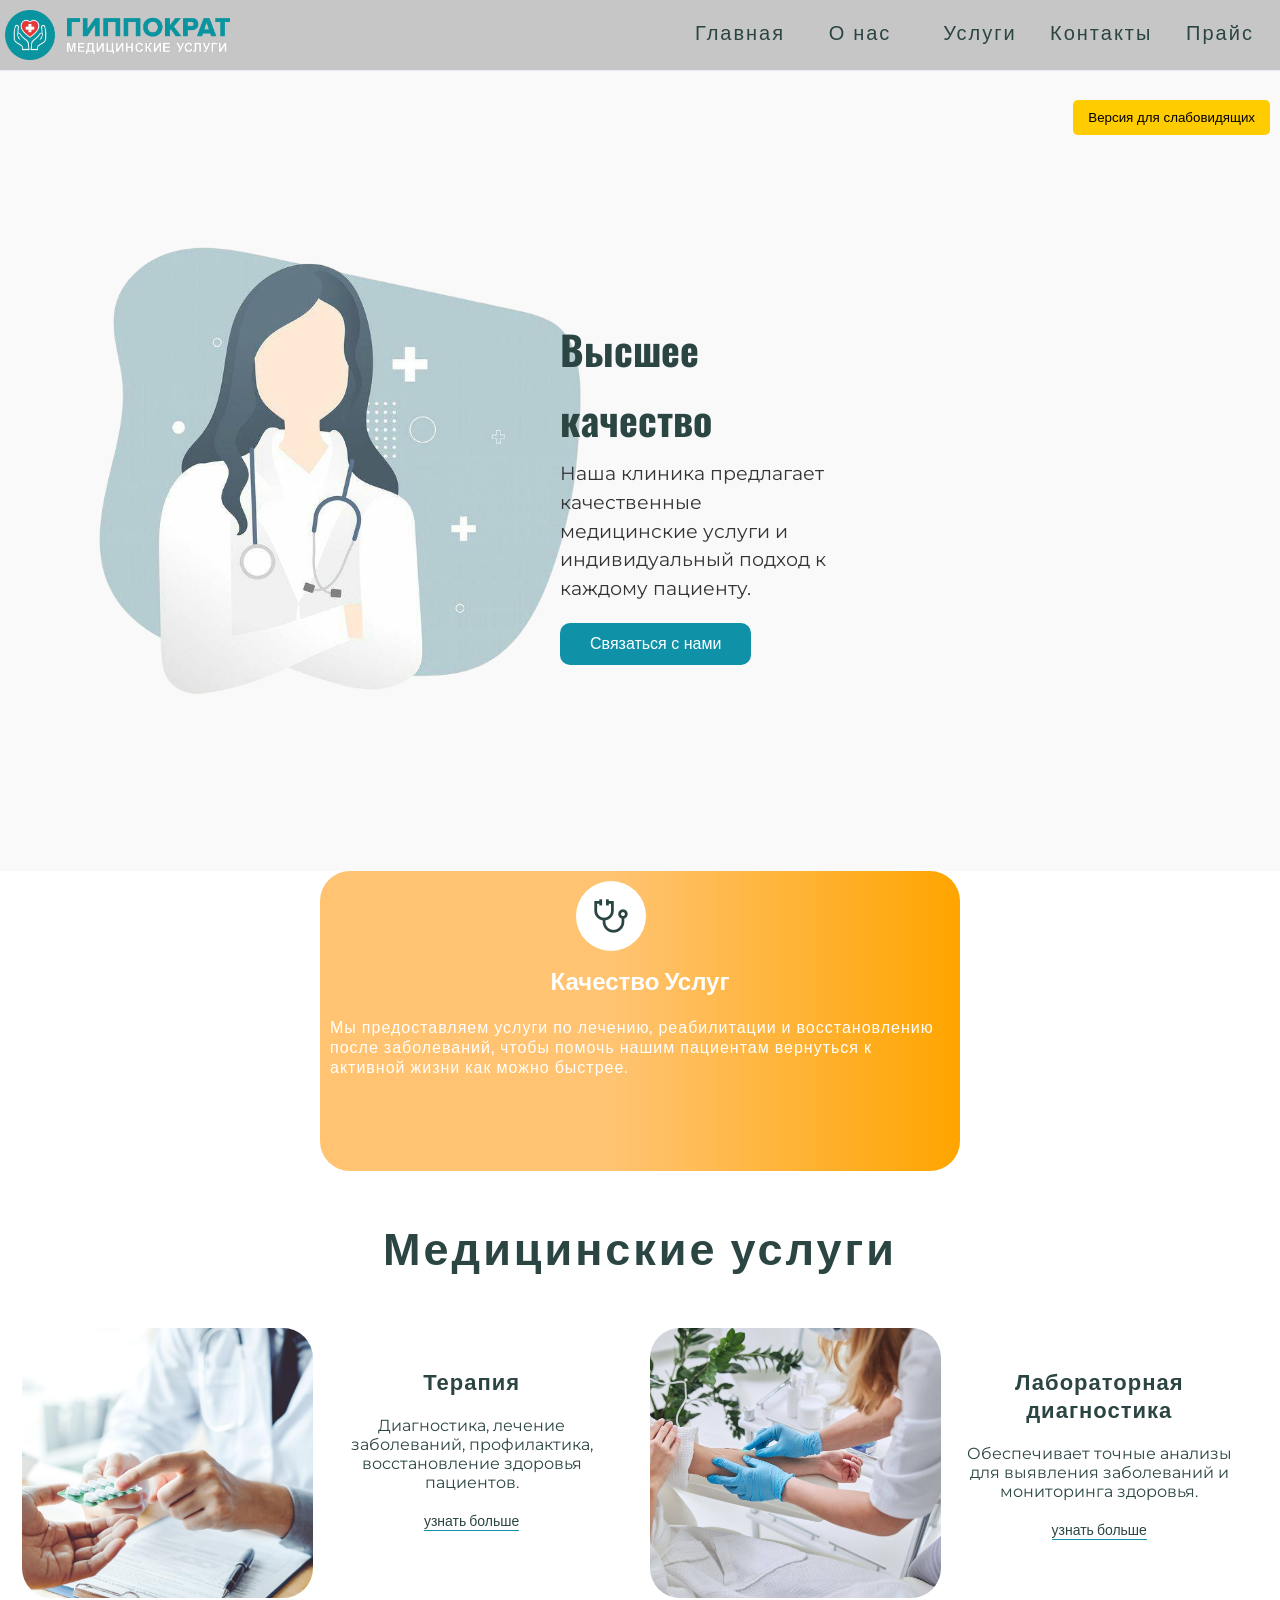
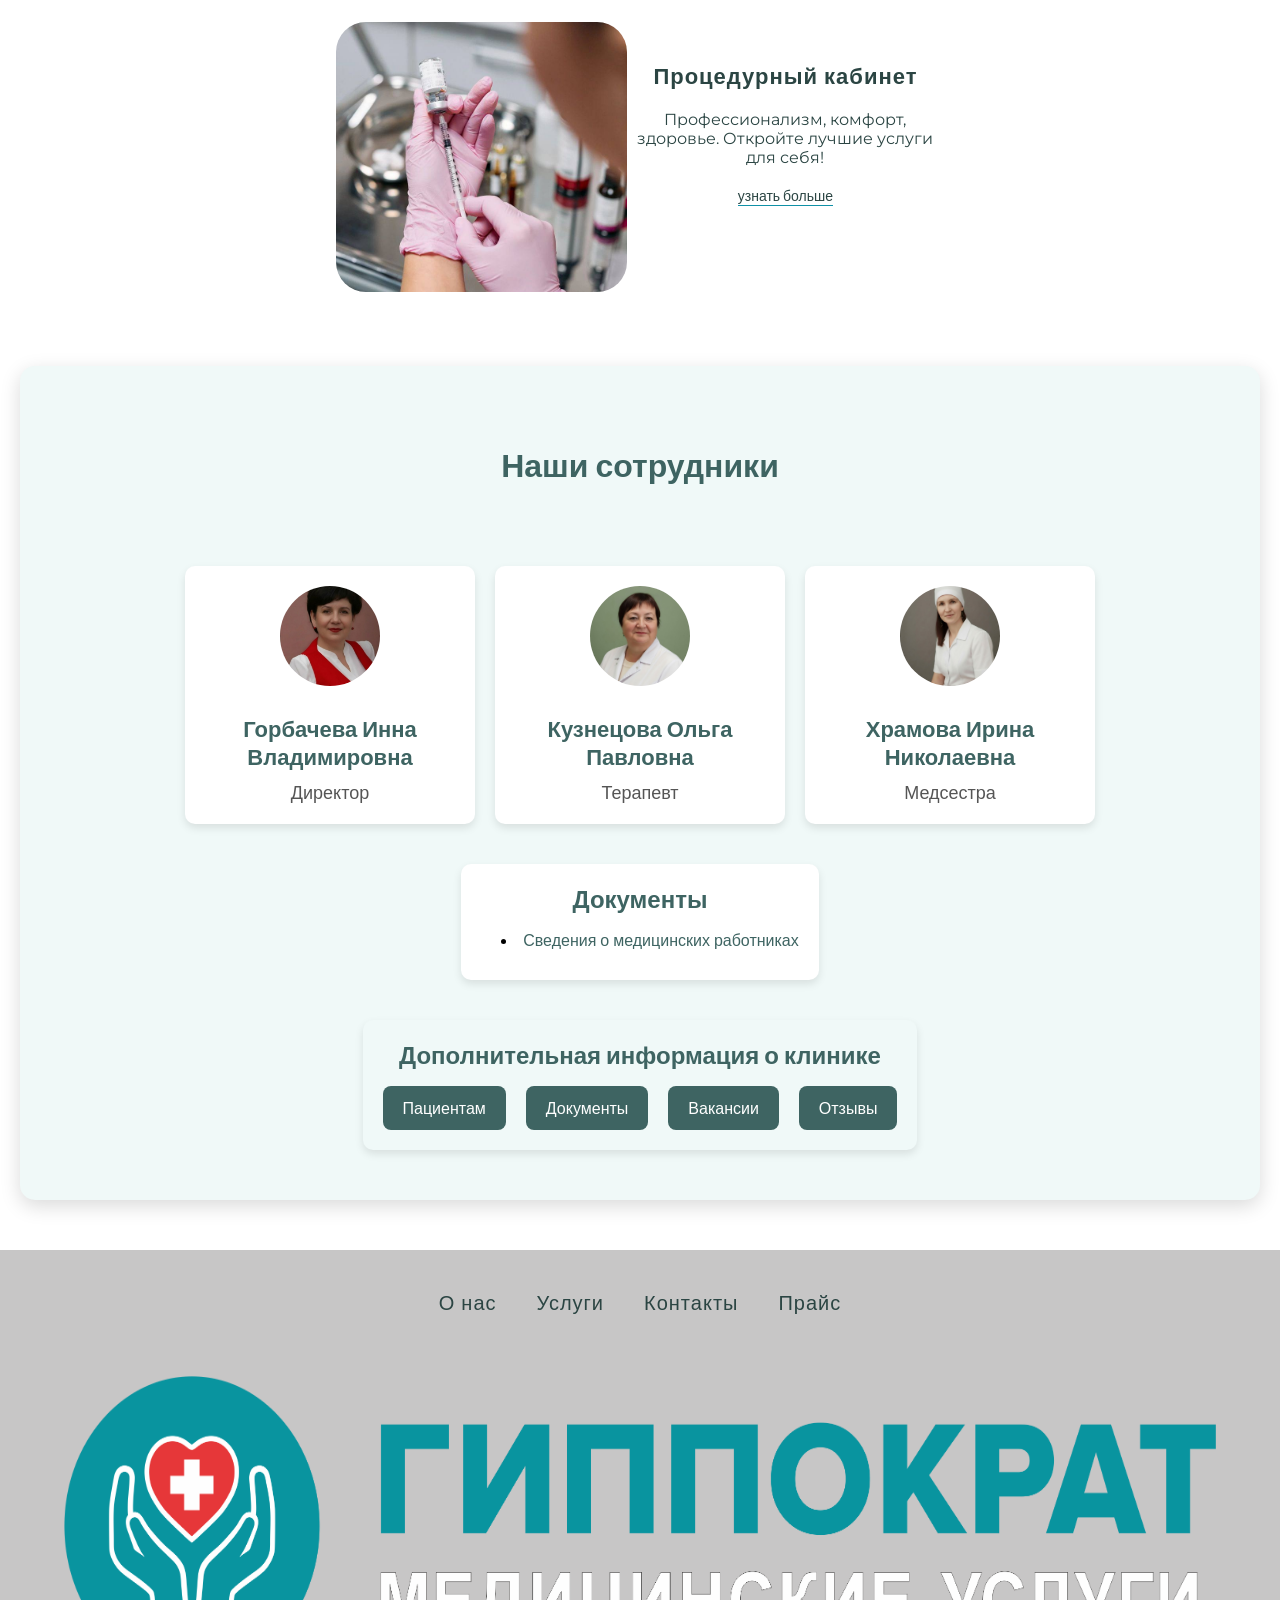
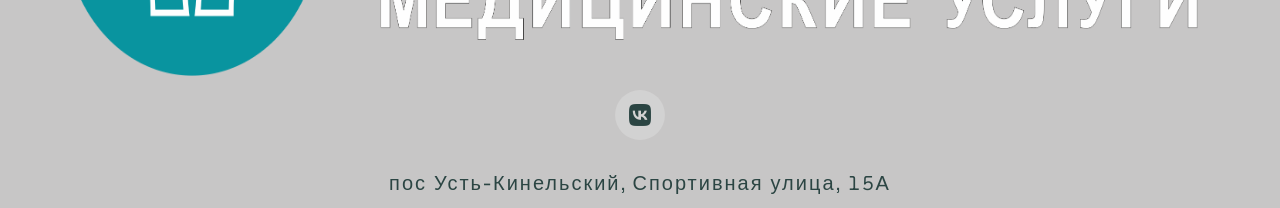
==== commit 285146d0: "bugfix" ====
--- a/about.html
+++ b/about.html
@@ -45,21 +45,21 @@
             <!-- Кнопка для доступа к версии для слабовидящих -->
             <button class="version-button" id="a11y-toggle">Версия для слабовидящих</button>
 
-            <div class="about-container">
-              <div class="about-container-layout">
+            <section class="about-container">
+              <div class="about-container-layout" role="region" aria-label="О нас">
                 <div class="about-container-image">
-                  <img src="images/онас1-Photoroom.png" alt="Описание изображения" />
+                  <img src="images/онас1-Photoroom.png" alt="Медицинский специалист на приеме" />
                 </div>
                 <div class="about-container-text">
                   <div class="about-container-text__slide">
                     <h2>Высшее</h2>
                     <h2>качество</h2>
-                    <p>Наша клиника предлагает высококачественные медицинские услуги и индивидуальный подход к каждому пациенту.</p>
+                    <p>Наша клиника предлагает качественные медицинские услуги и индивидуальный подход к каждому пациенту.</p>
                     <a href="contact.html"><button type="button">Связаться с нами</button></a>
                   </div>
                 </div>
               </div>
-            </div>
+            </section>
           
             <div class="about-wrapper">
               <div class="about-down-layout">
--- a/style.css
+++ b/style.css
@@ -152,7 +152,6 @@
 
 .footer-container__social-links {
     margin-top: 10px;
-    width: 180px;
     display: flex;
     gap: 15px;
 }
@@ -181,6 +180,10 @@
     font-size: 20px;
 }
 
+.footer-container__adress p {
+    margin-bottom: 12px;
+}
+
 .main-container {
     width: 100%;
     margin-top: 60px;
@@ -242,7 +245,6 @@
 
 .main-container__text-block button {
     margin-top: 30px;
-    height: 50px;
     width: 175px;
     border-radius: 12px;
     border: solid 1px #2b4543;
@@ -394,11 +396,11 @@
 @media (max-width: 768px) {
     .main-container-layout {
         flex-direction: column;
-        align-items: center;
+        padding: 15px;
     }
 
     .main-container__text-block, .main-container__photo-block {
-        width: 90%;
+        width: 100%;
     }
 
     .main-container-slides {
@@ -605,16 +607,20 @@
 
  .about-container {
     height: 100%;
-    width: 100%;
     display: flex;
     align-items: center;
     justify-content: center;
+    padding: 40px 20px;
+    background-color: #f9f9f9;
  }
 
  .about-container-layout {
     display: flex;
-    /* align-items: center;
-    justify-content: center; */
+    flex-wrap: wrap;
+    align-items: center;
+    max-width: 1200px;
+    margin: 0 auto;
+    gap: 20px;
  }
 
  .about-container-image {
@@ -623,12 +629,18 @@
     width: 50%;
     align-items: center;
     justify-content: center;
+    flex: 1 1 40%;
+    display: flex;
+    justify-content: center;
+    align-items: center;
  }
 
  .about-container-image img {
-    height: 100%;
-    width: 80%;
     padding-left: 100px;
+    max-width: 100%;
+    height: auto;
+    border-radius: 15px;
+    object-fit: cover;
  }
 
  .about-container-text {
@@ -637,6 +649,12 @@
     height: 100%;
     display: flex;
     flex-direction: column;
+    flex: 1 1 55%;
+    display: flex;
+    flex-direction: column;
+    justify-content: center;
+    align-items: flex-start;
+    text-align: left;
  }
 
  .about-container-text__slide {
@@ -650,39 +668,35 @@
 
  .about-container-text p {
     font-family: "Montserrat", sans-serif;
-    margin-top: 30px;
-    font-size: 20px;
-    letter-spacing: 1px;
+  font-size: 1.2rem;
+  color: #333;
+  line-height: 1.5;
+  margin-bottom: 20px;
     
  }
 
  .about-container-text h2 {
     font-family: "Oswald", sans-serif;
-    font-optical-sizing: auto;
-    font-style: normal;
-    font-size: 50px;
+    font-size: 2.5rem;
     color: #2b4543;
-    letter-spacing: 1px;
-    margin-left: 3vh;
+    margin-bottom: 10px;
+    
  }
 
  .about-container-text button {
-    width: 95%;
-    height: 10vh;
-    border-radius: 10px;
-    border: solid #2b4543 1px;
-    background-color: #ffffff;
-    color: #2b4543;
-    font-size: 15px;
-    letter-spacing: 3px;
-    text-transform: uppercase;
-    margin-top: 30px;
+    padding: 12px 30px;
+  font-size: 1rem;
+  border-radius: 10px;
+  border: none;
+  background-color: #0f91a7;
+  color: #fff;
+  cursor: pointer;
+  transition: background-color 0.3s;
  }
 
  .about-container-text button:hover {
-    
-    opacity: 0.8;
- }
+    background-color: #005f73;
+  }
 
  .about-wrapper {
     width: 50%;
@@ -703,7 +717,6 @@
 .about-down-layout__slide {
     display: flex;
     flex-direction: column;
-    width: 50%;
     background: linear-gradient(90deg, rgba(255, 195, 113, 1) 46%, rgba(255, 165, 0, 1) 100%);
     height: auto; /* чтобы блок мог расширяться по содержимому */
 
@@ -815,6 +828,40 @@
     border-bottom: 1px solid #0F91A7;
 }
 
+/* Медиа-запросы для адаптивности */
+@media(max-width: 768px){
+  .about-container-layout {
+    flex-direction: column;
+  }
+  .about-container-image {
+    flex: 1 1 100%;
+    width: 100%;
+  }
+  .about-container-text {
+    align-items: center;
+  }
+  .about-container-text h2 {
+    font-size: 2rem;
+    text-align: center;
+  }
+  .about-container-text p {
+    font-size: 1rem;
+    text-align: center;
+  }
+  .about-container-text__slide {
+    width: 100%;
+  }
+  .about-container-image img {
+    padding-left: 0px;
+  }
+  .about-container {
+    min-height: 100%;
+  }
+  .about-container-text {
+    text-align: center;
+  }
+}
+
 .section-title {
     text-align: center;
     font-size: 28px;
@@ -984,7 +1031,7 @@
 
 .a11y-mode a {
     color: #000 !important;
-    font-size: 26px !important;
+    font-size: 25px !important;
 }
 
 .a11y-mode p {
@@ -992,7 +1039,7 @@
 }
 
 .a11y-mode li {
-    font-size: 30px !important;
+    font-size: 28px !important;
 }
 
 .a11y-mode h2 {
@@ -1003,6 +1050,7 @@
     font-size: 20px !important;
     padding: 12px 20px !important;
 }
+
 
   /* Общие стили для контейнеров */
 .documents-page-docs {
@@ -1313,72 +1361,137 @@
   }
 
 .therapy-container {
-    display: flex;
-    height: 1000px;
-    background-color: #f2f2f2;
+    position: relative;
+  display: flex;
+  flex-wrap: wrap;
+  align-items: center;
+  justify-content: center;
+  padding: 50px 20px;
+  background-color: #f2f2f2; /* светлый фон */
+  overflow: hidden; /* чтобы скрывать выступающие элементы */
 }
 
  .therapy-container-color-block {
     position: absolute;
-    background-color: #7cd1e4;
+    top: 0;
+    right: 0;
     width: 938px;
     height: 400px;
-    right: 0;
-    border-radius: 15px;   
+    background-color: #7cd1e4;
+    border-radius: 15px;
+    z-index: 1;
+    opacity: 0.8; /* немного прозрачности для мягкости */   
  }
 
  .therapy-container-image {
-    position: absolute;
-    margin-top: 165px;
-    /* box-shadow: 5px 5px 35px 0 rgba(0, 0, 0, 0.15); */
+    flex: 1 1 40%;
+  min-width: 300px;
+  display: flex;
+  justify-content: center;
+  align-items: center;
+  z-index: 2;
+  margin-bottom: 20px;
  }
 
  .therapy-container-image img {
-    height: 600px;
-    width: 800px;
-    border-radius: 15px;
+    max-width: 100%;
+  height: auto;
+  border-radius: 15px;
+  box-shadow: 0 4px 15px rgba(0,0,0,0.2);
+  object-fit: cover;
  }
 
  .therapy-container-text {
-    background-color: #ffffff;
-    position: absolute;
-    right: 0;
-    display: flex;
-    flex-direction: column;
-    width: 650px;
-    height: 420px;
-    margin-top: 375px;
-    margin-right: 125px;
-    justify-content: space-between;
-    align-items: center;
+    flex: 1 1 50%;
+  max-width: 600px;
+  padding: 20px;
+  box-shadow: 0 4px 15px rgba(0,0,0,0.1);
+  background-color: #ffffff;
+  border-radius: 15px;
+  z-index: 3;
+  margin: 20px;
+  display: flex;
+  flex-direction: column;
+  align-items: flex-start;
+  justify-content: space-between;
+ }
+
+ .therapy-container-text h2{
+    font-family: "Oswald", sans-serif;
+  font-size: 2.5rem;
+  color: #2b4543;
+  margin-bottom: 20px;
+ }
+
+ .therapy-container-text p {
     font-family: "Montserrat", sans-serif;
-    border-radius: 15px;
- }
-
- .therapy-container-text h2{
-    margin-top: 50px;
-    color: #2b4543;
-    letter-spacing: 1px;
-    font-size: 28px;
- }
-
- .therapy-container-text p {
-    padding: 0 20px;
-    letter-spacing: 1px;
-    color: #2b4543;
- }
-
- .therapy-container-text button {
-    background-color: #0F91A7;
-    height: 50px;
-    width: 140px;
+  font-size: 1.2rem;
+  line-height: 1.5;
+  color: #333;
+  margin-bottom: 30px;
+  word-wrap: break-word;
+ }
+
+ #scrollButton {
+    padding: 12px 30px;
+    font-size: 1rem;
+    border-radius: 10px;
     border: none;
-    border-radius: 30px;
-    margin-bottom: 50px;
-    color: #ffffff;
-    letter-spacing: 1px;
-    /* font-family: "Montserrat", sans-serif; */
- }
+    background-color: #0f91a7;
+    color: #fff;
+    cursor: pointer;
+    transition: background-color 0.3s, transform 0.3s;
+  }
+  
+  #scrollButton:hover {
+    background-color: #005f73;
+    transform: translateY(-2px);
+  }
+
+  /* Медиазапрос для адаптивности */
+@media(max-width: 768px){
+    .therapy-container {
+      flex-direction: column;
+      padding: 30px 20px;
+    }
+  
+    .therapy-container-color-block {
+      width: 100%;
+      height: auto;
+      position: static;
+      opacity: 1;
+      margin-bottom: 20px;
+    }
+  
+    .therapy-container-image {
+      flex: 1 1 80%;
+    }
+  
+    .therapy-container-text {
+      flex: 1 1 80%;
+      max-width: 100%;
+      margin: 0 auto;
+      border-radius: 10px;
+      box-shadow: 0 4px 10px rgba(0,0,0,0.1);
+      padding: 20px;
+      align-items: normal;
+    }
+  
+    .therapy-container-text h2 {
+      font-size: 2rem;
+    }
+  
+    .therapy-container-text p {
+      font-size: 1rem;
+    }
+  
+    #scrollButton {
+      width: 100%;
+      padding: 15px;
+      font-size: 1.2rem;
+    }
+  }
+
 
  .therapy-container-text a {
     display: block;
@@ -1616,58 +1729,16 @@
     .more-cost-section {
         margin-left: 18px;
     }
-
-    .therapy-container-text {
-        height: 400px;
-    }
-
-    .therapy-container-text {
-        margin-right: 0;
-        width: 600px;
-    }
 }
 
 @media screen and (max-width: 760px) {
-
+    
     .about-wrapper {
-        width: 90%;
-    }
-
-    .about-container-image img {
+        width: 80%;
+    }
+
+    .about-down-layout__slides {
         width: 100%;
-        padding-left: 0px;
-    }
-
-    .about-container {
-        margin-top: 40px;
-    }
-    
-    .about-container-text__slide {
-        width: 100%;
-        margin-bottom: 30px;
-    }
-
-    .about-container-layout {
-        flex-direction: column;
-        justify-content: center;
-        align-items: center;
-    }
-
-    .about-container-text {
-        justify-content: center;
-        align-items: center;
-    }
-
-    .about-container-text p {
-        margin-top: 10px;
-        display: inline-block;
-        width: 200px;
-        text-align: justify;
-    }
-
-    .about-container-text button {
-        width: 170px;
-        height: 100%;
     }
 
     .about-info-slides__slide-image img {
@@ -1680,6 +1751,11 @@
 
     .about-info-slides__slide {
         flex-direction: column;
+        width: 55%;
+    }
+    
+    .about-info-slides {
+        padding: 0px;
     }
 }
 
@@ -1687,12 +1763,6 @@
 
     .main-padding {
         padding-top: 170px;
-    }
-
-    .about-container-text button {
-        width: 170px;
-        display: block;
-        margin-left: 15px;
     }
 
     .about-info-slides__slide-image img{
@@ -1715,58 +1785,23 @@
 
 }
 
-@media screen and (max-width: 615px) {
-    .therapy-container {
-        height: 850px;
-        justify-content: center;
-    }
-    
-     .therapy-container-color-block {
-        
-     }
-    
-     .therapy-container-image {
-        
-     }
-    
-     .therapy-container-image img {
-        width: 100%;
-        box-sizing: border-box;
-     }
-    
-     .therapy-container-text {
-        position: relative;
-        width: 400px;
-     }
-    
-     .therapy-container-text h2{
-        font-size: 23px;
-        margin-top: 30px;
-     }
-    
-     .therapy-container-text p {
-        text-align: justify;
-        font-size: 15px;
-
-     }
-    
-     .therapy-container-text button {
-        margin-bottom: 20px;
-     }
-}
-
 @media screen and (max-width: 500px) {
 
     .footer-container__adress {
         letter-spacing: 0px;
         font-size: 18px;
     }
+    .footer-container__image img{
+        height: 125px;
+        width: 325px;
+    }
     .main-padding {
         padding-top: 150px;
     }
 
     .footer-container__links a {
         padding: 10px 10px;
+        letter-spacing: 0px;
     }
 
     .more-container-img img {
@@ -1789,21 +1824,40 @@
     .price-container:first-child {
         margin-top: 30px;
     }
+
+    .reasons {
+        max-width: 80%;
+    }
+
+    .reasons li {
+        font-size: 20px;
+    }
+
+    reasons li::before {
+        margin-right: 0px;
+    }
+
+    .building-image {
+        max-width: 80%;
+        margin-left: 10%;
+    }
+
+    .version-button {
+        margin-right: 30px;
+    }
+
+    .main-padding {
+        padding-top: 250px; 
+     }
 }
 
 @media screen and (max-width: 430px) {
-
-.therapy-container {
-    height: 1000px;
-}
-
-.therapy-container-text {
-    height: 500px;
-    width: 370px;
- }
-
- .therapy-container-text button {
-    margin-bottom: 50px;
+ .dop-info-wrapper {
+   padding: 0px;  
+ }
+
+ .about-info-slides__slide {
+    width: 60%;
  }
 }
 
@@ -1820,17 +1874,8 @@
         font-size: 16px;
     }
 
-    .about-container {
-        height: 1150px;
-    }
-
-    .therapy-container-text {
-        height: 500px;
-        width: 350px;
-     }
-
-     .therapy-container-text h2 {
-        font-size: 22px;
+     .about-container-text {
+        width: 80%;
      }
 } 
 
@@ -1842,18 +1887,6 @@
     .about-container {
         height: 1300px;
     }
-
-    .therapy-container {
-        height: 700px;
-    }
-
-    .therapy-container-image img {
-        display: none;
-    }
-
-    .therapy-container-text {
-        margin-top: 150px;
-    }
 }
 
  
